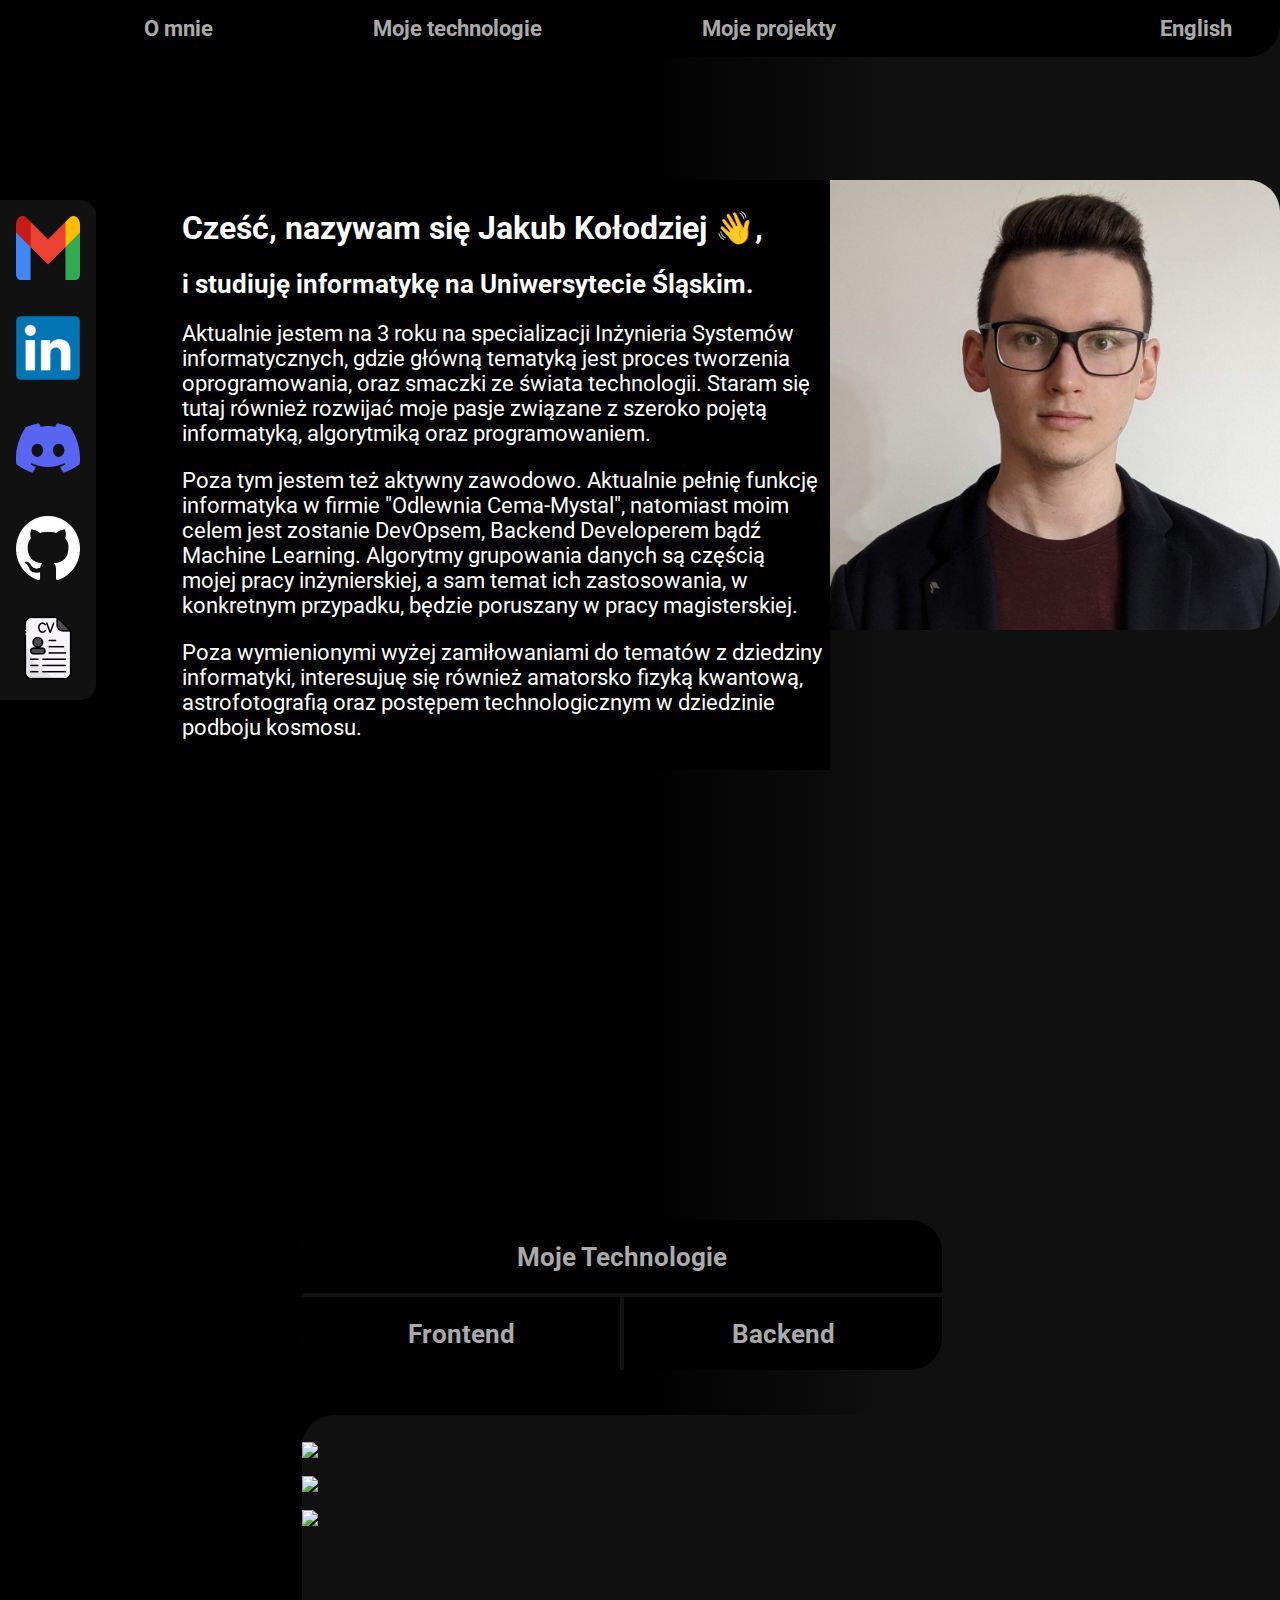
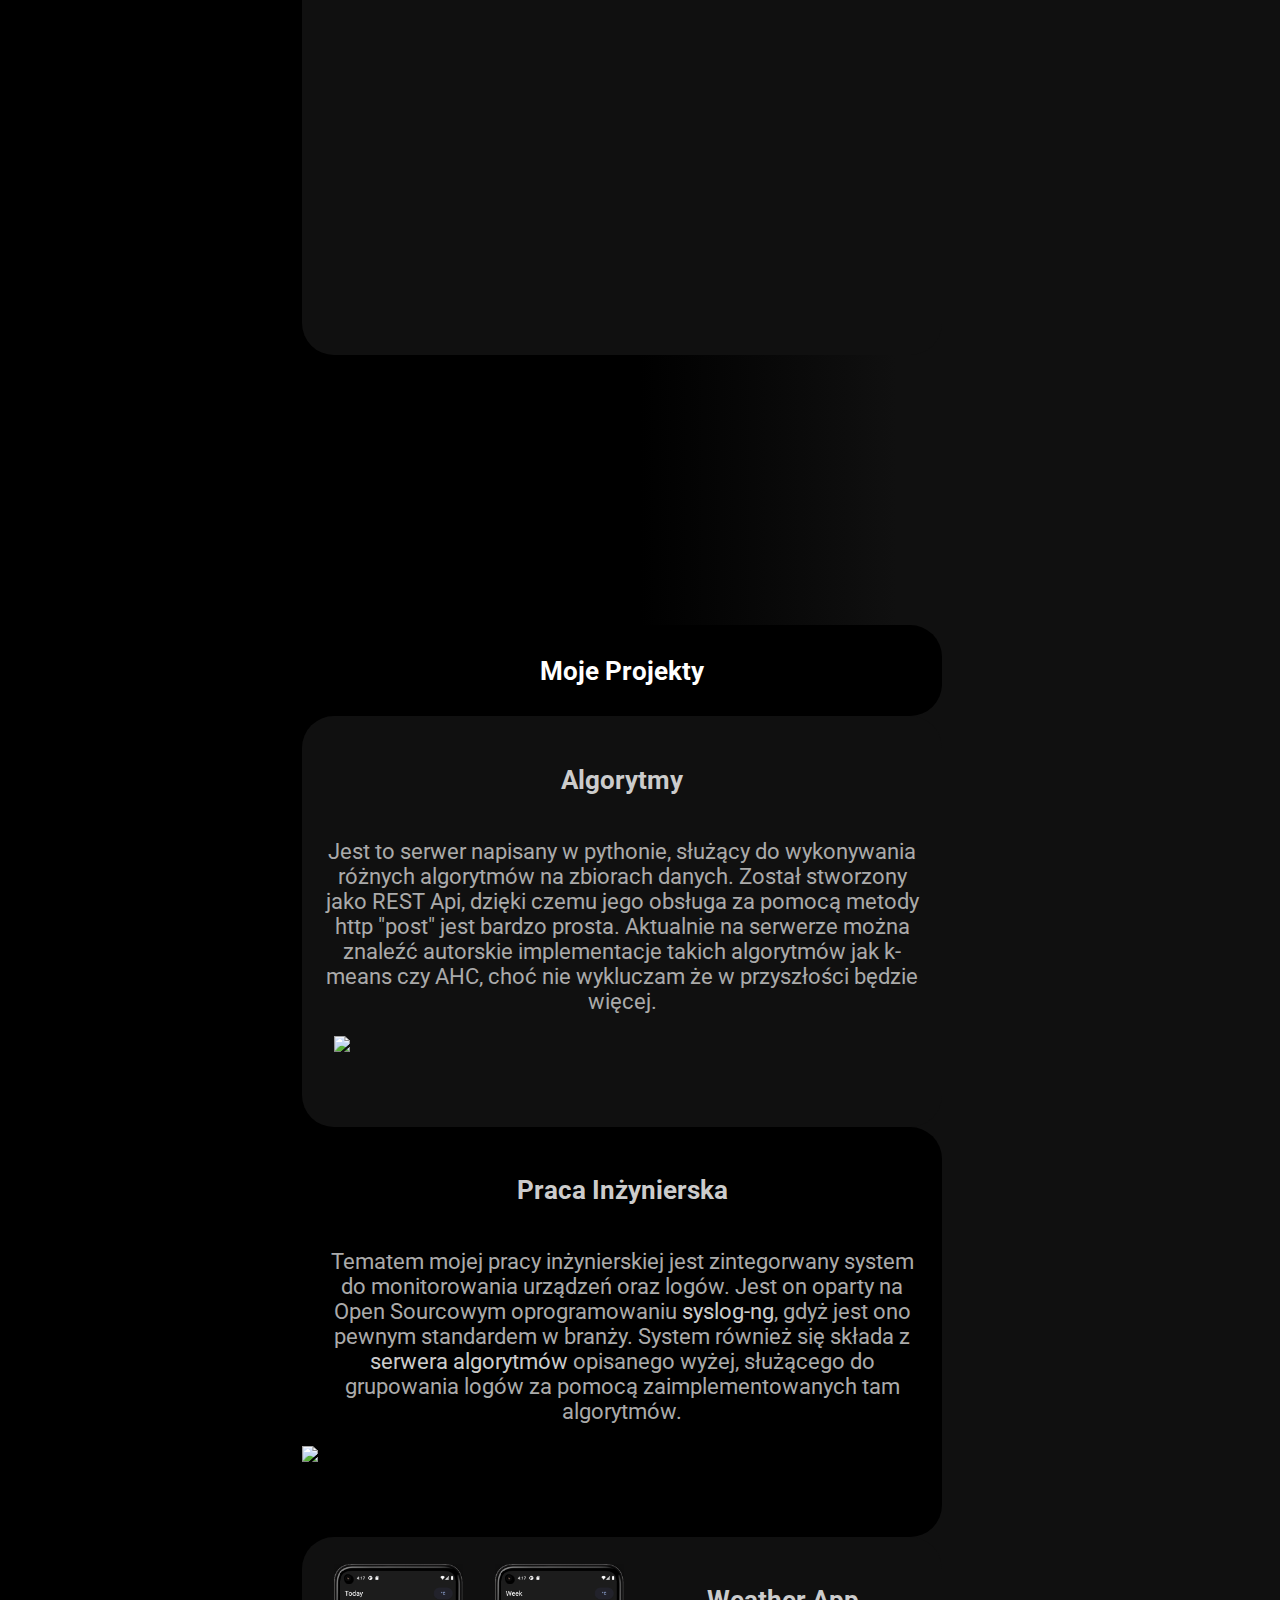
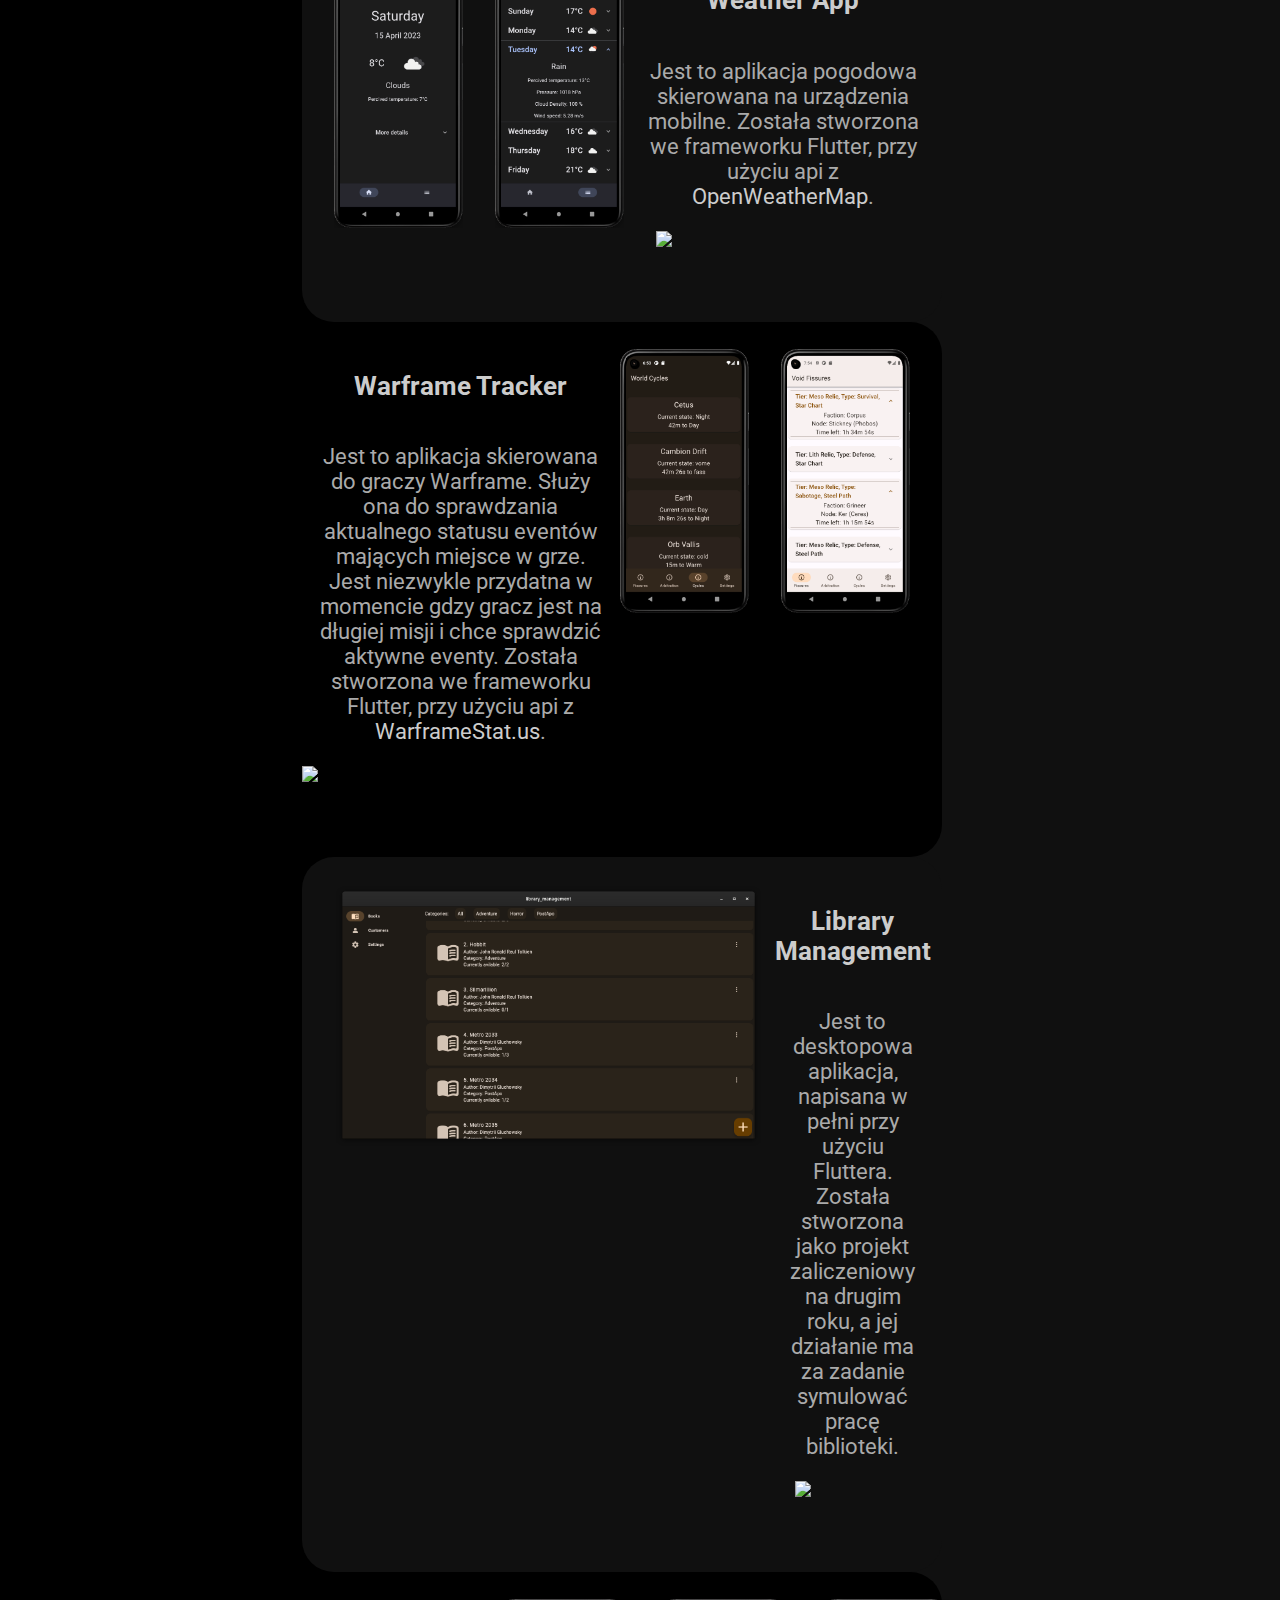
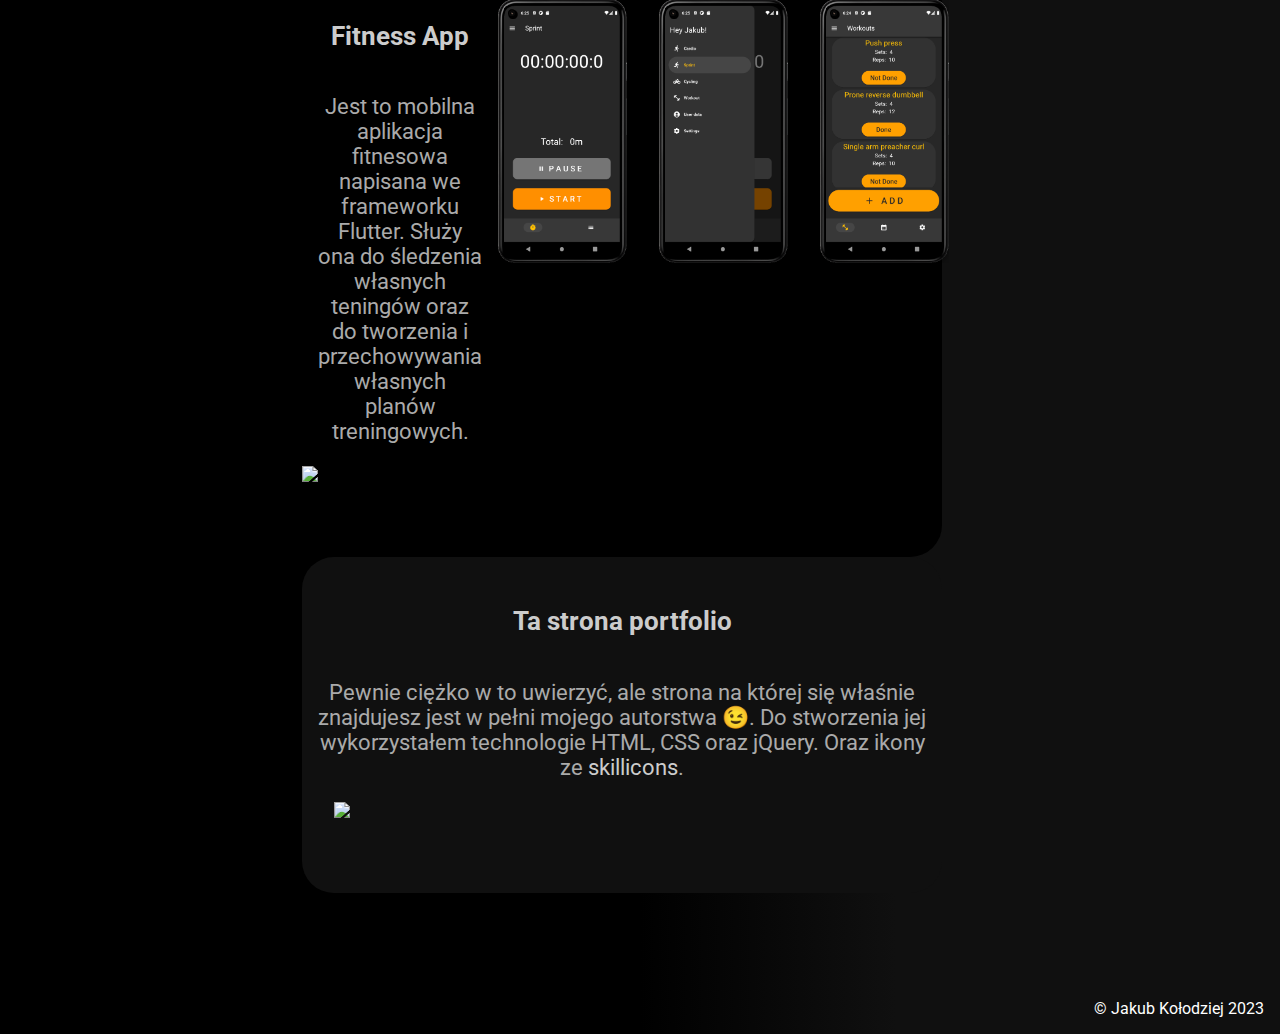
==== index.html @ 5fabee96 "Update index.html" ====
<!DOCTYPE html>
<html lang="pl">

<head>
    <meta charset="UTF-8">
    <meta name="viewport" content="width=device-width, initial-scale=1.0">
    <base href="https://koloiyolo.github.io/portfolio/">
    <link rel="preconnect" href="https://fonts.googleapis.com">
    <link rel="preconnect" href="https://fonts.gstatic.com" crossorigin>
    <link href="https://fonts.googleapis.com/css2?family=Roboto:wght@400&display=swap" rel="stylesheet">

    <link rel="stylesheet" href="index.css">
    <link rel="stylesheet" href="styles/me.css">
    <link rel="stylesheet" href="styles/technologies.css">
    <link rel="stylesheet" href="styles/projects.css">

    <meta name="viewport" content="width=device-width, initial-scale=1.0">
    <meta name="title" content="Jakub Kołodziej">
    <meta name="description" content="Moja strona portfolio">
    <meta name="keywords"
        content="portfolio, developer, programmer, looking for work, student, programista, backend, devops, ml, uś, szuka pracy, Rust, Python, PHP, Docker, Linux, Studia, Projekt">
    <meta name="robots" content="index, follow">
    <meta http-equiv="Content-Type" content="text/html; charset=utf-8">
    <meta name="language" content="polish">
    <meta name="revisit-after" content="30 days">
    <meta name="author" content="Jakub Kołodziej - Uniwersytet Śląskim">
    <script src="controllers/jquery.js"></script>

    <title>Jakub Kołodziej</title>
</head>

<body>
    <div class="column">
        <div class="navbar">
            <a href="#about">O mnie</a>
            <a href="#tech">Moje technologie</a>
            <a href="#projects">Moje projekty</a>
            <a href="en/" class="language-button">English</a>
        </div>
        <div class="row">
            <div class="sidebar">
                <div class="social-dock">
                    <a href="mailto:jakvb.kolodziej@gmail.com">
                        <img class="email" src="assets/social/gmail.png">
                    </a>
                    <a href="https://www.linkedin.com/in/jakub-ko%C5%82odziej/">
                        <img src="assets/social/linkedin.webp">
                    </a>
                    <a id="discord">
                        <img src="assets/social/discord-icon-svgrepo-com.svg">
                        <script>
                            $(document).ready(function () {
                                $("#discord").click(function () {
                                    alert("Discord: koloiyolo");
                                });
                            });
                        </script>
                    </a>
                    <a href="https://github.com/koloiyolo">
                        <img src="assets/social/gh.png">
                    </a>
                    <a href="assets/me/JKCV.pdf">
                        <img src="assets/social/cv.png">
                    </a>
                </div>
            </div>
            <main>
                <div id="about" style="height:20vh;"><!-- placeholder-box --></div>
                <div class="row">
                    <div class="about-card">
                        <h1>Cześć, nazywam się Jakub Kołodziej &#x1F44B,</h1>
                        <h2>i studiuję informatykę na Uniwersytecie Śląskim.</h2>
                        <p>Aktualnie jestem na 3 roku na specializacji Inżynieria Systemów informatycznych,
                            gdzie główną tematyką jest proces tworzenia oprogramowania, oraz smaczki ze świata
                            technologii.
                            Staram się tutaj również rozwijać moje pasje związane z szeroko pojętą informatyką,
                            algorytmiką
                            oraz programowaniem.
                        </p>
                        <p>
                            Poza tym jestem też aktywny zawodowo. Aktualnie pełnię funkcję informatyka w firmie
                            "Odlewnia
                            Cema-Mystal",
                            natomiast moim celem jest zostanie DevOpsem, Backend Developerem bądź Machine Learning.
                            Algorytmy grupowania danych są częścią mojej pracy inżynierskiej,
                            a sam temat ich zastosowania, w konkretnym przypadku, będzie poruszany w pracy
                            magisterskiej.
                        </p>
                        <p>
                            Poza wymienionymi wyżej zamiłowaniami do tematów z dziedziny informatyki,
                            interesujuę się również amatorsko fizyką kwantową, astrofotografią oraz postępem
                            technologicznym
                            w dziedzinie podboju kosmosu.
                        </p>
                    </div>
                    <img class="mejpg" src="assets/me/me.jpg">
                </div>
                <div style="height:40vh;"><!-- placeholder-box --></div>
                <div id="tech" style="height:10vh;"><!-- placeholder-box --></div>
                <div class="technologies-card">
                    <div class="column">
                        <div class="text-card technologies" id="tech-btn">
                            <h2>Moje Technologie</h2>
                        </div>
                        <div class="row">
                            <div class="text-card frontend" id="frontend-tech-btn">
                                <h2>Frontend</h2>
                            </div>
                            <div class="text-card backend" id="backend-tech-btn">
                                <h2>Backend</h2>
                            </div>
                        </div>
                    </div>
                </div>
                <div style="height:5vh;"><!-- placeholder-box --></div>
                <div class="technologies-card technologies-list" id="technologies">
                    <div class="column">
                        <div style="height:3vh;"><!-- placeholder-box --></div>
                        <img id="tech-row-1" src="https://skillicons.dev/icons?i=python,css,docker,js,rust&perline=6">
                        <div style="height:2vh;"><!-- placeholder-box --></div>
                        <img id="tech-row-2"
                            src="https://skillicons.dev/icons?i=html,mysql,mongodb,postgres,jquery&perline=5">
                        <div style="height:2vh;"><!-- placeholder-box --></div>
                        <img id="tech-row-3" src="https://skillicons.dev/icons?i=linux,flutter,php,qt,cpp&perline=5">
                        <div style="height:3vh;"><!-- placeholder-box --></div>
                    </div>
                    <script>
                        $(document).ready(function () {
                            $("#tech-btn").click(function () {
                                $("#tech-row-1").attr("src", "https://skillicons.dev/icons?i=python,css,docker,js,rust&perline=5");
                                $("#tech-row-2").attr("src", "https://skillicons.dev/icons?i=html,mysql,mongodb,postgres,jquery&perline=5");
                                $("#tech-row-3").attr("src", "https://skillicons.dev/icons?i=linux,flutter,php,qt,cpp&perline=5");
                            });
                            $("#frontend-tech-btn").click(function () {
                                $("#tech-row-1").attr("src", "https://skillicons.dev/icons?i=none,css,none,js,none&perline=5");
                                $("#tech-row-2").attr("src", "https://skillicons.dev/icons?i=html,mysql,mongodb,postgres,jquery&perline=5");
                                $("#tech-row-3").attr("src", "https://skillicons.dev/icons?i=none,flutter,none,qt,none&perline=5");
                            });
                            $("#backend-tech-btn").click(function () {
                                $("#tech-row-1").attr("src", "https://skillicons.dev/icons?i=python,none,docker,none,rust&perline=5");
                                $("#tech-row-2").attr("src", "https://skillicons.dev/icons?i=none,mysql,mongodb,postgres,none&perline=5");
                                $("#tech-row-3").attr("src", "https://skillicons.dev/icons?i=linux,none,php,none,cpp&perline=5");
                            });
                        });
                    </script>
                </div>
                <div style="height:20vh;"><!-- placeholder-box --></div>
                <div id="projects" style="height:10vh;"><!-- placeholder-box --></div>
                <div class="projects-text-card">
                    <h2>Moje Projekty</h2>
                </div>
                <!-- 

                    Project Tile with image/images on the left side
                <div class="project-tile left">
                    <div class="row">
                        <img height="264px" src="your.png">
                        <img height="264px" src="your.png">
                        <div class="column">
                            <a href="gh link">
                                <h2>App name</h2>
                            </a>
                            <p>
                                desc
                            </p>
                            <img height="64px" src="tech icons">
                        </div>
                    </div>
                </div>

                 -->

                <!-- 

                    Project Tile with image/images on the right side
                <div class="project-tile right">
                    <div class="row">
                        <div class="column">
                            <a href="gh link">
                                <h2>App name</h2>
                            </a>
                            <p>
                                desc
                            </p>
                            <img height="64px" src="tech icons">
                        </div>
                        <img height="264px" src="your.png">
                        <img height="264px" src="your.png">
                    </div>
                </div>

                 -->
                <div class="project-tile left">
                    <div class="row">
                        <div class="column">
                            <a href="https://github.com/koloiyolo/algorithms">
                                <h2>Algorytmy</h2>
                            </a>
                            <p>
                                Jest to serwer napisany w pythonie, służący do wykonywania różnych algorytmów na
                                zbiorach danych.
                                Został stworzony jako REST Api, dzięki czemu jego obsługa za pomocą metody http "post"
                                jest bardzo prosta.
                                Aktualnie na serwerze można znaleźć autorskie implementacje takich algorytmów jak
                                k-means czy AHC,
                                choć nie wykluczam że w przyszłości będzie więcej.
                            </p>
                            <img height="64px" src="https://skillicons.dev/icons?i=python,flask,docker,linux&perline=5">
                        </div>
                    </div>
                </div>
                <div class="project-tile right">
                    <div class="row">
                        <div class="column">
                            <a href="https://github.com/koloiyolo/engineering_thesis">
                                <h2>Praca Inżynierska</h2>
                            </a>
                            <p>
                                Tematem mojej pracy inżynierskiej jest zintegorwany system do monitorowania urządzeń
                                oraz logów.
                                Jest on oparty na Open Sourcowym oprogramowaniu <a
                                    href="https://www.syslog-ng.com/products/open-source-log-management/#">syslog-ng</a>,
                                gdyż jest ono pewnym standardem w branży. System również się składa z <a>serwera
                                    algorytmów</a> opisanego wyżej,
                                służącego do grupowania logów za pomocą zaimplementowanych tam algorytmów.
                            </p>
                            <img height="64px"
                                src="https://skillicons.dev/icons?i=html,css,js,jquery,mysql,php,python,flask,docker,linux&perline=10">
                        </div>
                    </div>
                </div>
                <div class="project-tile left">
                    <div class="row">
                        <img height="264px" src="assets/projects/weatherday.png">
                        <img height="264px" src="assets/projects/weatherweek.png">
                        <div class="column">
                            <a href="https://github.com/koloiyolo/weather_app">
                                <h2>Weather App</h2>
                            </a>
                            <p>
                                Jest to aplikacja pogodowa skierowana na urządzenia mobilne.
                                Została stworzona we frameworku Flutter, przy użyciu api z <a
                                    href="https://openweathermap.org/">OpenWeatherMap</a>.
                            </p>
                            <img height="64px" src="https://skillicons.dev/icons?i=flutter&perline=5">
                        </div>
                    </div>
                </div>
                <div class="project-tile right">
                    <div class="row">
                        <div class="column">
                            <a href="https://github.com/koloiyolo/weather_app">
                                <h2>Warframe Tracker</h2>
                            </a>
                            <p>
                                Jest to aplikacja skierowana do graczy Warframe.
                                Służy ona do sprawdzania aktualnego statusu eventów mających miejsce w grze.
                                Jest niezwykle przydatna w momencie gdzy gracz jest na długiej misji i chce sprawdzić
                                aktywne eventy.
                                Została stworzona we frameworku Flutter, przy użyciu api z <a
                                    href="https://docs.warframestat.us/">WarframeStat.us</a>.
                            </p>
                            <img height="64px" src="https://skillicons.dev/icons?i=flutter&perline=5">
                        </div>
                        <img height="264px" src="assets/projects/wftrackerdark.png">
                        <img height="264px" src="assets/projects/wftrackerlight.png">
                    </div>
                </div>
                <div class="project-tile left">
                    <div class="row">
                        <img height="264px" src="assets/projects/library.png">
                        <div class="column">
                            <a href="https://github.com/koloiyolo/library_management">
                                <h2>Library Management</h2>
                            </a>
                            <p>
                                Jest to desktopowa aplikacja, napisana w pełni przy użyciu Fluttera.
                                Została stworzona jako projekt zaliczeniowy na drugim roku,
                                a jej działanie ma za zadanie symulować pracę biblioteki.
                            </p>
                            <img height="64px" src="https://skillicons.dev/icons?i=flutter&perline=5">
                        </div>
                    </div>
                </div>
                <div class="project-tile right">
                    <div class="row">
                        <div class="column">
                            <a href="https://github.com/koloiyolo/fitness_app">
                                <h2>Fitness App</h2>
                            </a>
                            <p>
                                Jest to mobilna aplikacja fitnesowa napisana we frameworku Flutter.
                                Służy ona do śledzenia własnych teningów oraz do tworzenia i przechowywania własnych
                                planów treningowych.
                            </p>
                            <img height="64px" src="https://skillicons.dev/icons?i=flutter&perline=5">
                        </div>
                        <img height="264px" src="assets/projects/fitness1.png">
                        <img height="264px" src="assets/projects/fitness2.png">
                        <img height="264px" src="assets/projects/fitness3.png">
                    </div>
                </div>
                <div class="project-tile left">
                    <div class="row">
                        <div class="column">
                            <a href="https://github.com/koloiyolo/portfolio">
                                <h2>Ta strona portfolio</h2>
                            </a>
                            <p>
                                Pewnie ciężko w to uwierzyć, ale strona na której się właśnie znajdujesz jest w pełni mojego autorstwa &#x1F609.
                                Do stworzenia jej wykorzystałem technologie HTML, CSS oraz jQuery. Oraz ikony ze <a href="https://skillicons.dev">skillicons</a>.
                            </p>
                            <img height="64px" src="https://skillicons.dev/icons?i=html,css,js,jquery&perline=5">
                        </div>
                    </div>
                </div>
                <div style="height:10vh;"><!-- placeholder-box --></div>
            </main>
        </div>
        <footer>
            <span>&copy Jakub Kołodziej 2023</span>
        </footer>
    </div>

</body>

</html>
---- index.css ----
body {
    padding: 0;
    margin: 0;
    background: #000;
    background: linear-gradient(90deg, #000 50%, #101010 70%);
    font-family: Roboto;
    color: white;
}

main {
    margin: 0;
    height: 100%;
}

p {
    font-size: 22px;
}

footer{
    padding: 16px;
    text-align: right;
}

h1 {
    font-size: 32px;
}

h2 {
    font-size: 26px;
}

.row {
    display: flex;
    flex-direction: row;
}

.column {
    display: flex;
    flex-direction: column;
}

.navbar {
    flex-direction: row;
    display: flex;
    position: fixed;
    top: 0;
    width: 100%;
    z-index: 1000; 
    background: #000;
    border-bottom-right-radius: 32px;
}

.navbar a{
    padding: 16px;
    margin-left: 128px;
    text-decoration:none;
    font-size: 22px;
    font-weight: bold;
    color: #aaa;

}

.navbar .language-button {
    margin-left: auto;
    margin-right: 32px; /* Adjust the margin as needed */
    text-align: center; /* Center-align the text within the button */
}


.navbar a:hover {
    color: white;
}

.language-button {
    margin-left: auto;
    margin-right: 16px; /* Adjust the margin as needed */
    text-align: center; /* Center-align the text within the button */
}


.sidebar {
    height: 100%;
    width: 192px;
}

.social-dock {
    position: fixed;
    top: 50%;
    transform: translateY(-50%);
    background: #111;
    border-top-right-radius: 16px;
    border-bottom-right-radius: 16px;

    display: flex;
    flex-direction: column;
}

.social-dock img {
    height: 64px;
    width: 64px;
    padding: 16px;
}

.email {
    width: 96px;
}
---- styles/me.css ----
.about-card {
    padding: 8px;
    width: 50vw;
    margin-left: 5vw;
    background: #000;
    border-top-left-radius: 32px;
    border-bottom-left-radius: 32px;
}

.mejpg {
    border-top-right-radius: 32px;
    border-bottom-right-radius: 32px;
    height: 50vh;
    width: 50vh;
}
---- styles/technologies.css ----
.technologies-card {
    margin-left: 15vw;
    width: 50vw;
    background: #111;
    padding: 0px;
    justify-content: center;
    text-align: center;
    border-radius: 32px;
}

.text-card {
    background: #000;
    color:#aaa;
}

.text-card:hover {
    background: #101010;
    color: #fff;
}


.technologies {
    width: 50vw;
    border-top-right-radius: 32px;
    border-top-left-radius: 32px;
}

.frontend {
    width: 25vw;
    margin-right: 2px;
    margin-top: 4px;
    border-bottom-left-radius: 32px;
}

.backend {
    width: 25vw;
    margin-left: 2px;
    margin-top: 4px;
    border-bottom-right-radius: 32px;
}

.technologies-list {
    border-radius: 32px;
    height: 60vh;
    background: #101010;
}
---- styles/projects.css ----
.projects-text-card {
    margin-left: 15vw;
    width: 50vw;
    background: #000;
    padding-top: 1vh;
    padding-bottom: 1vh;
    justify-content: center;
    text-align: center;
    border-radius: 32px;
}

.project-tile {
    margin-left: 15vw;
    width: 50vw;
    padding-top: 3vh;
    padding-bottom: 3vh;
    justify-content: center;
    text-align: center;
    border-radius: 32px;
}

.left {
    background: #101010;
}

.right {
    background: #000;
}

.right img {
    margin-left: 0;
    margin-right: 32px;
}

.left img {
    margin-right: 0;
    margin-left: 32px;
}

.project-tile p {
    color: #aaa;
    margin-left: 16px;
    margin-right: 16px;
}
.project-tile a {
    text-decoration: none;
    color: #ccc;
}

.project-tile a:hover {
    text-decoration: none;
    color: #fff;
}
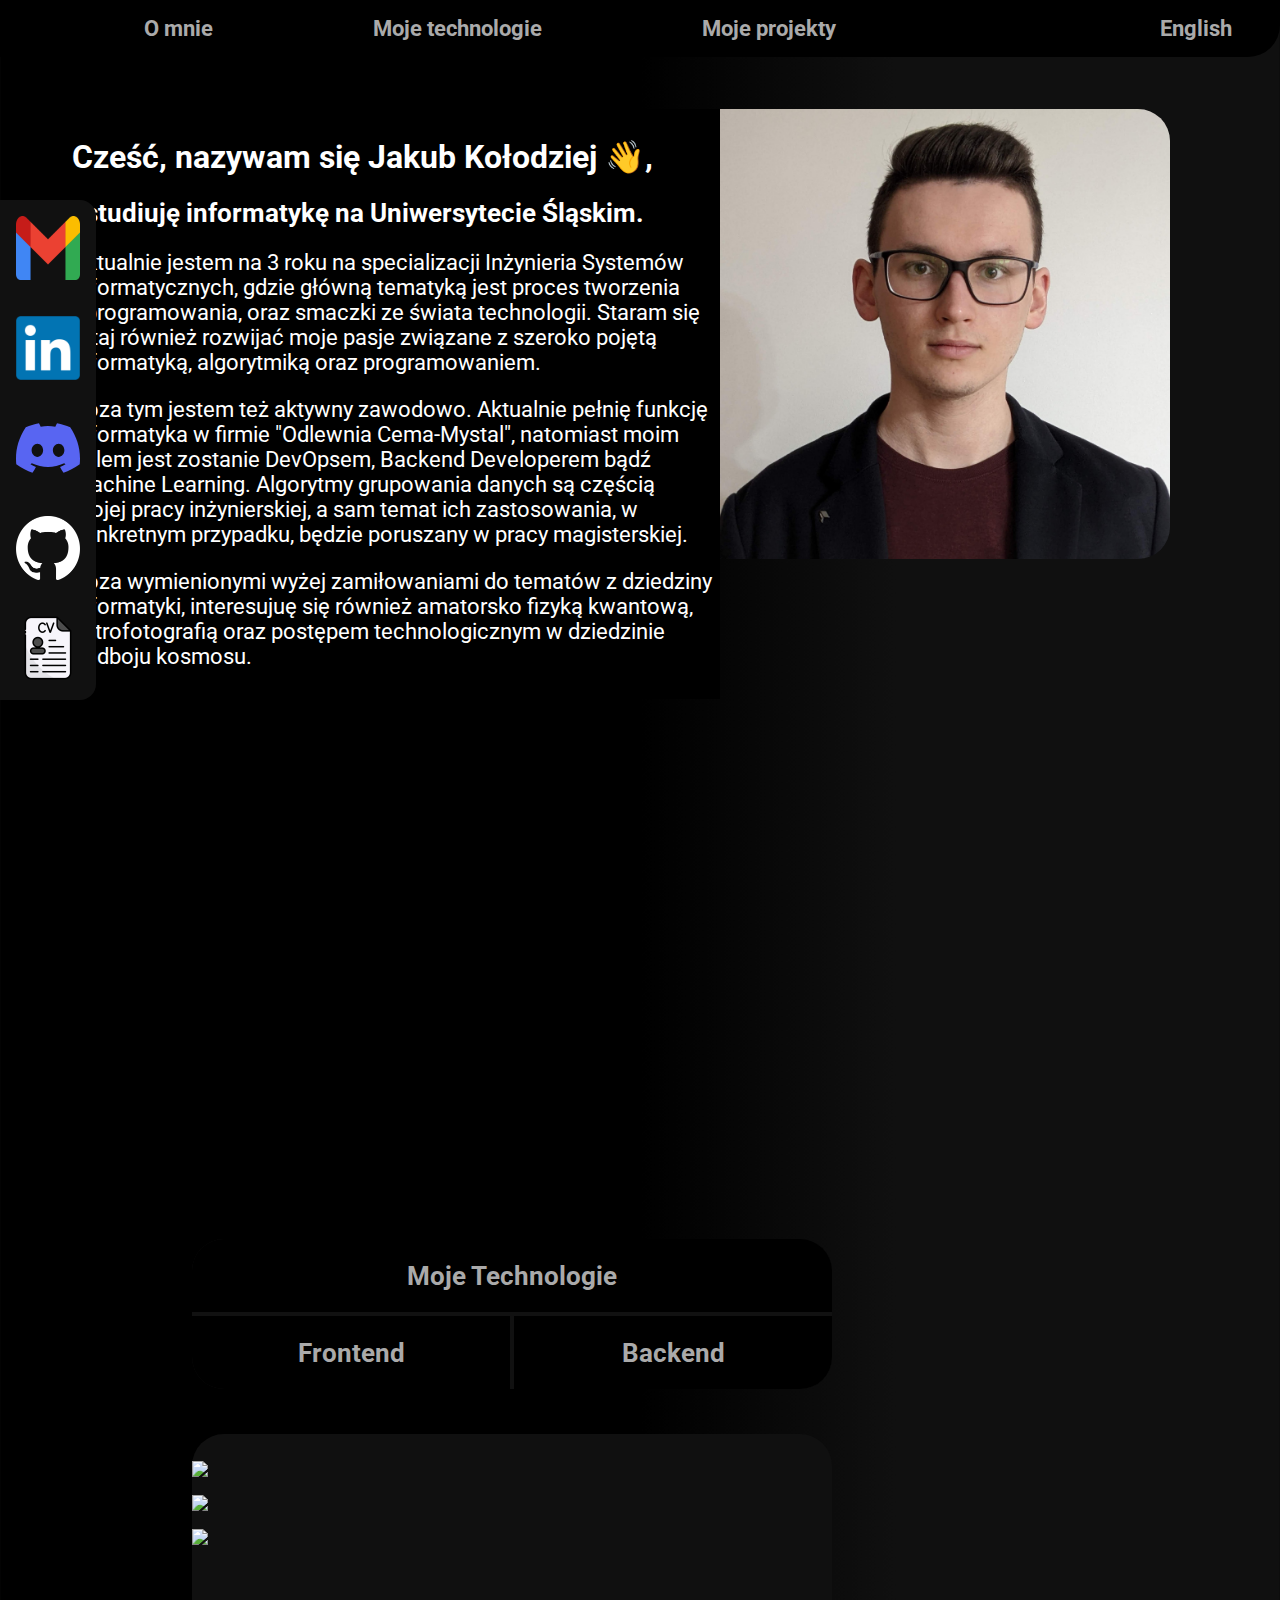
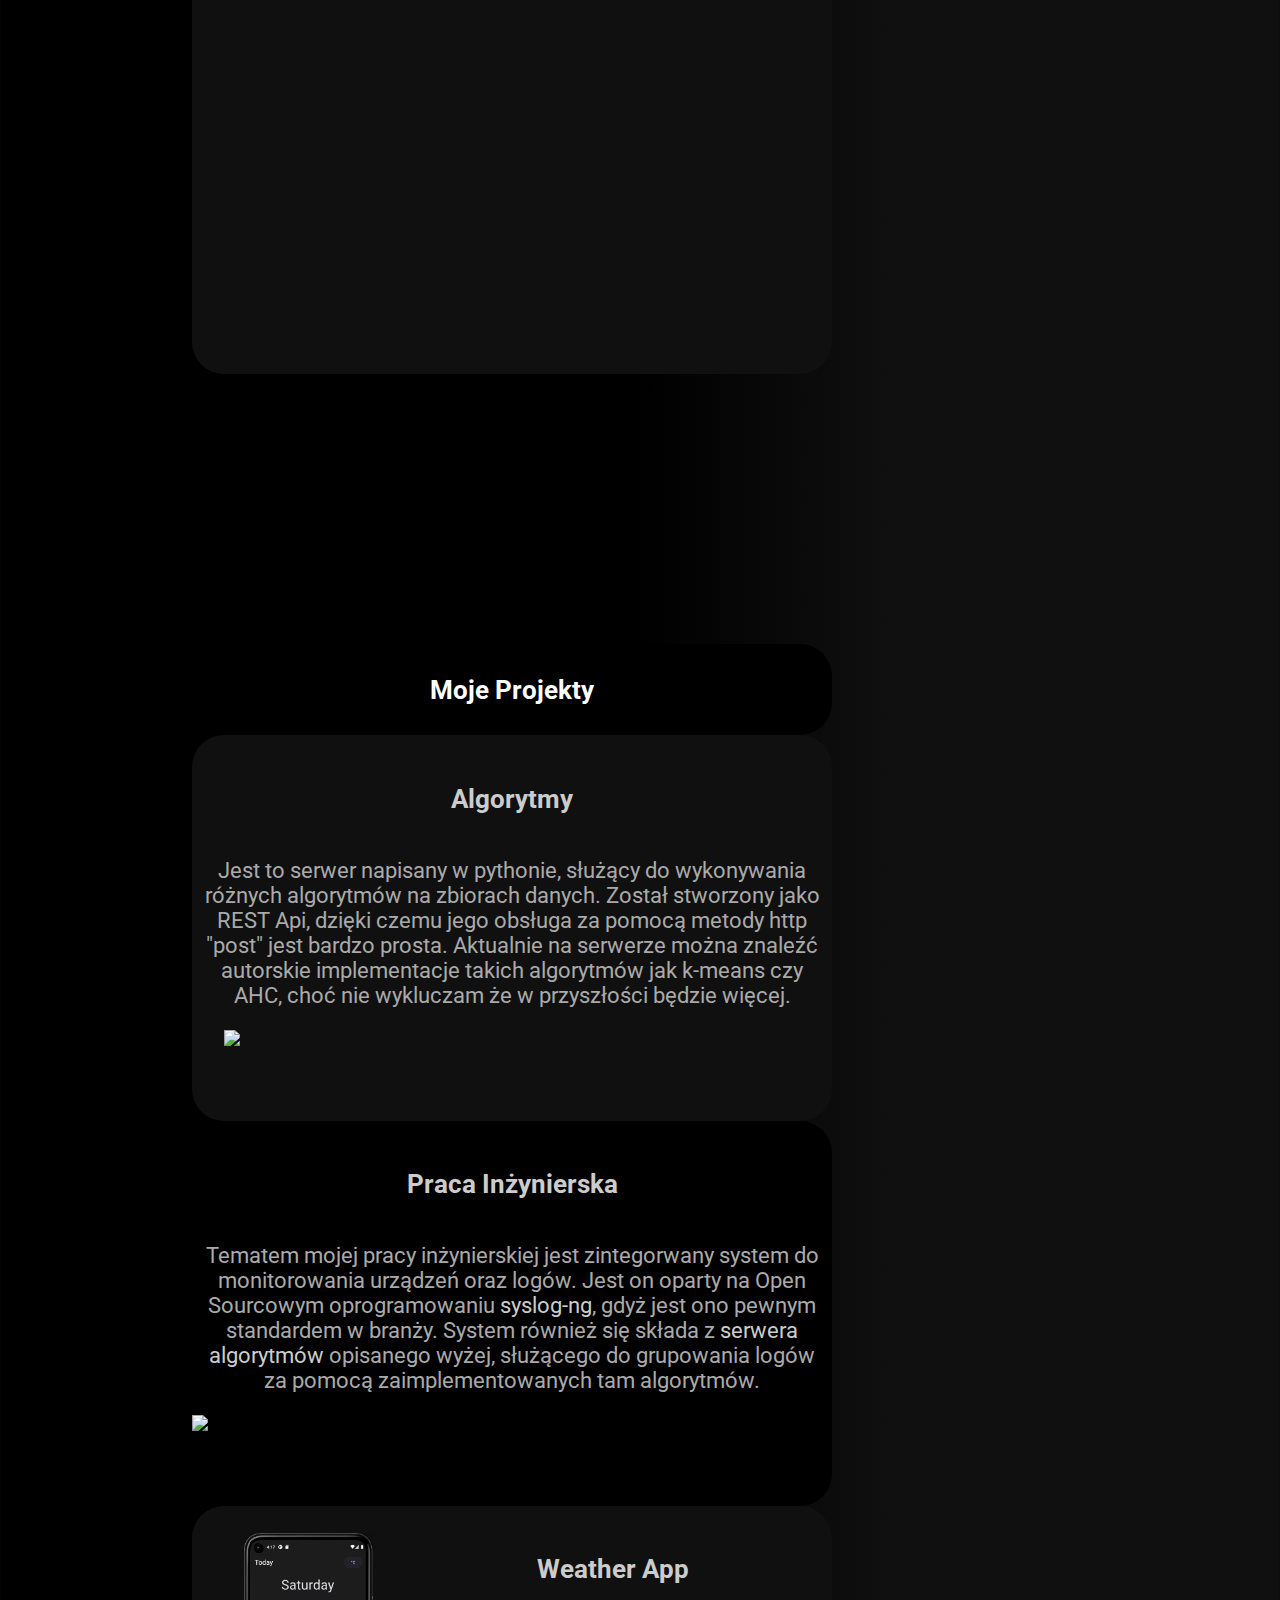
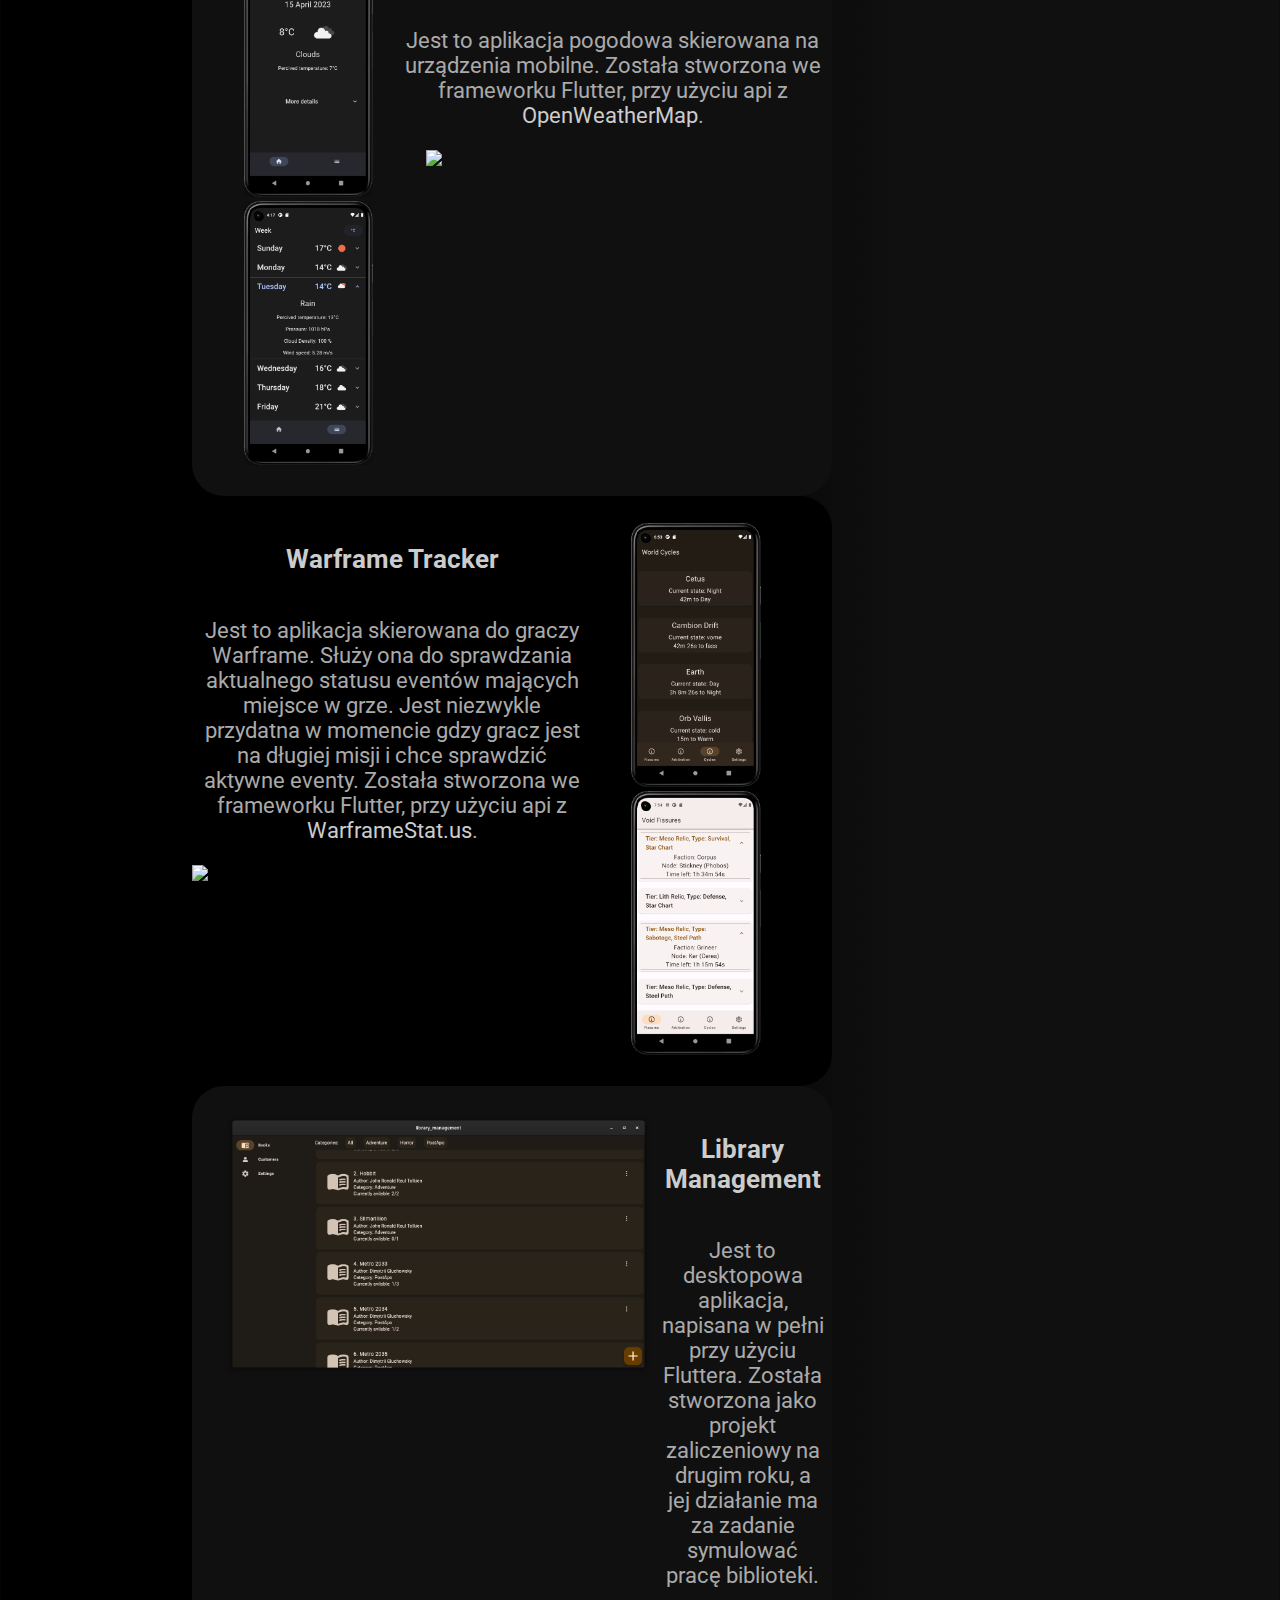
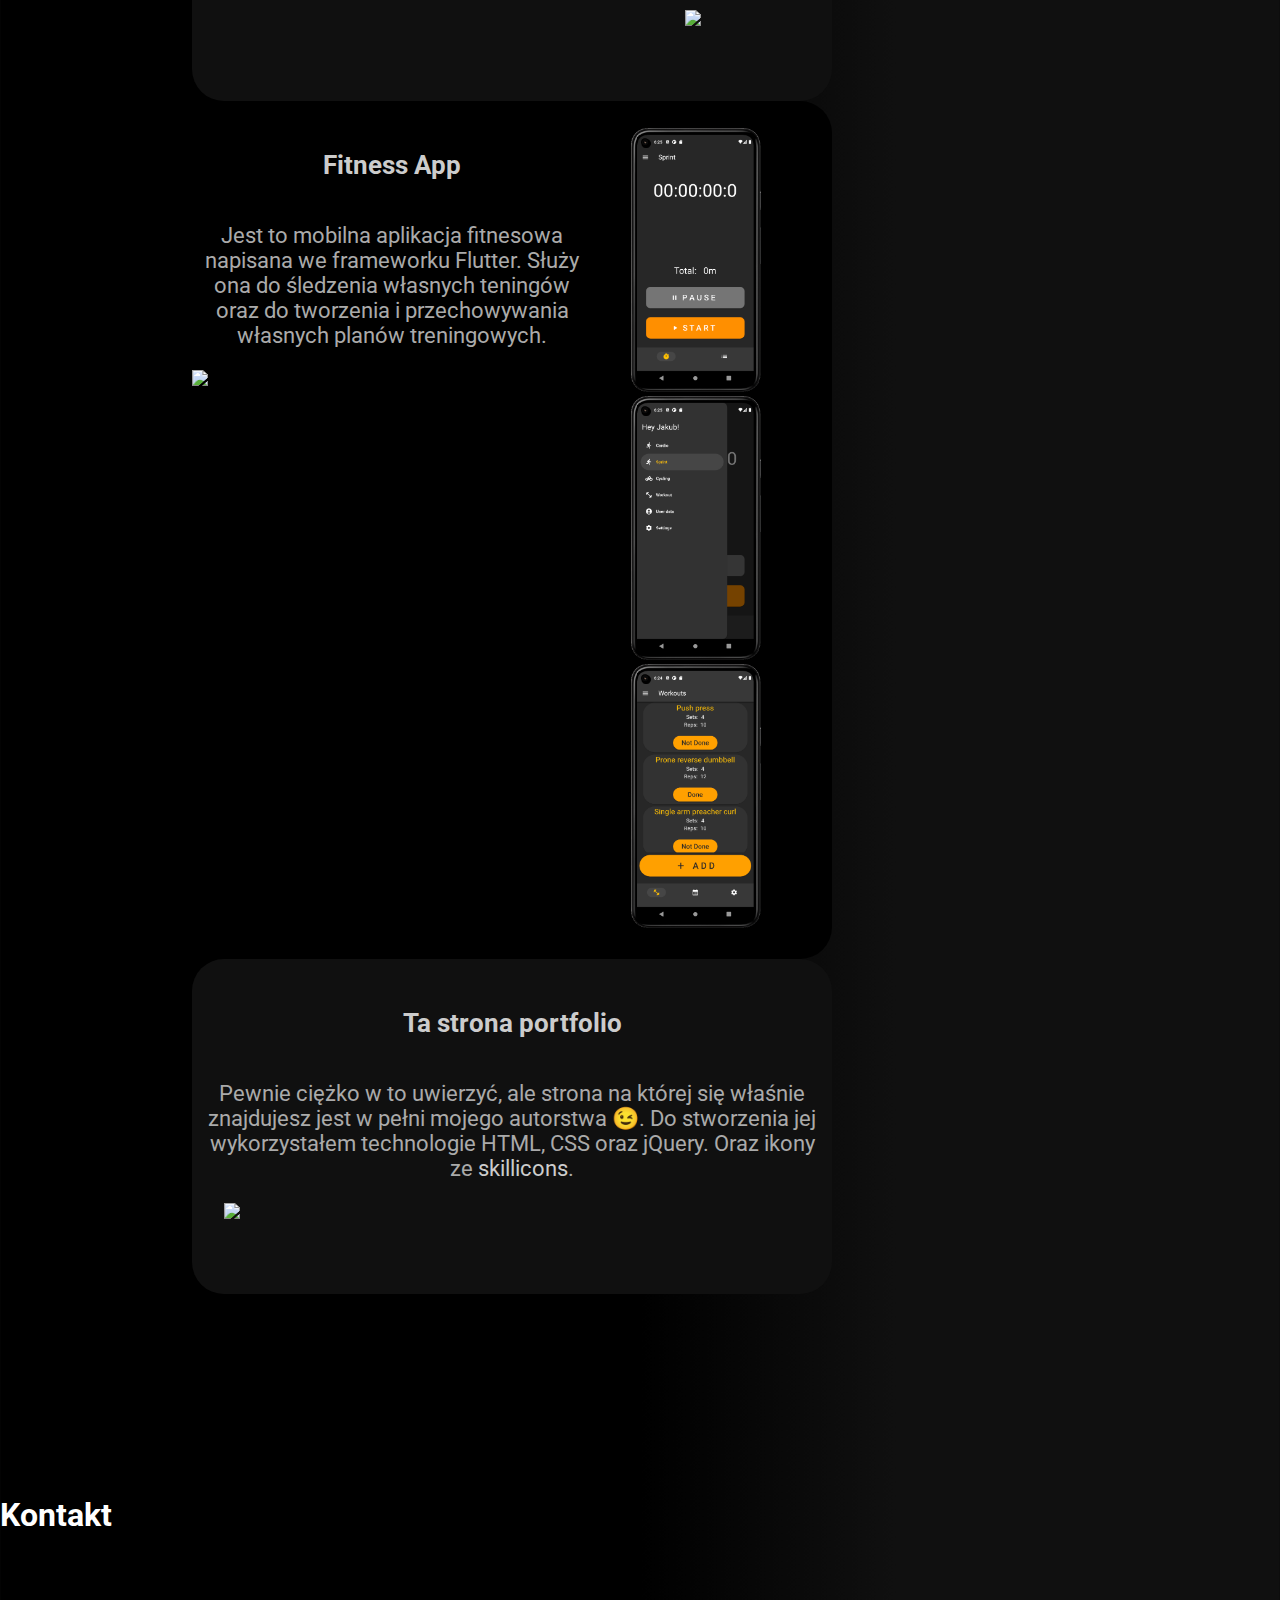
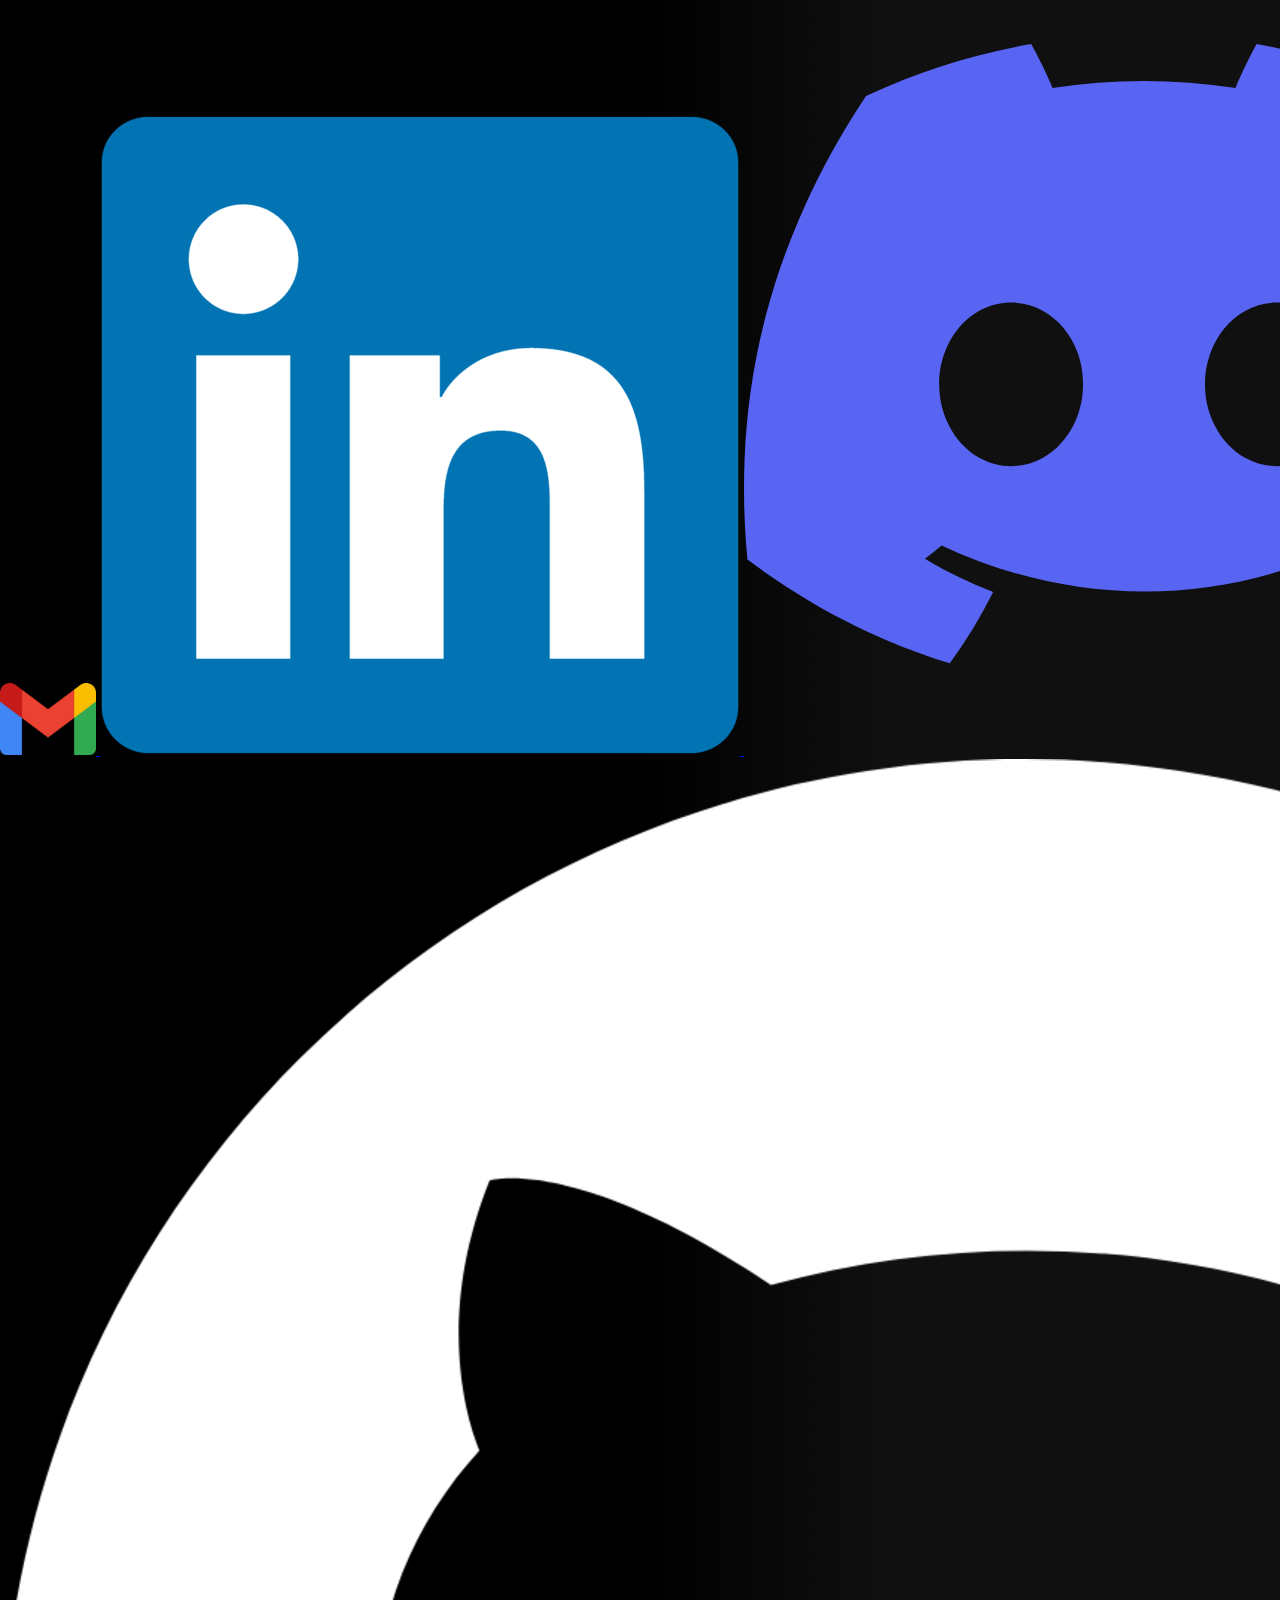
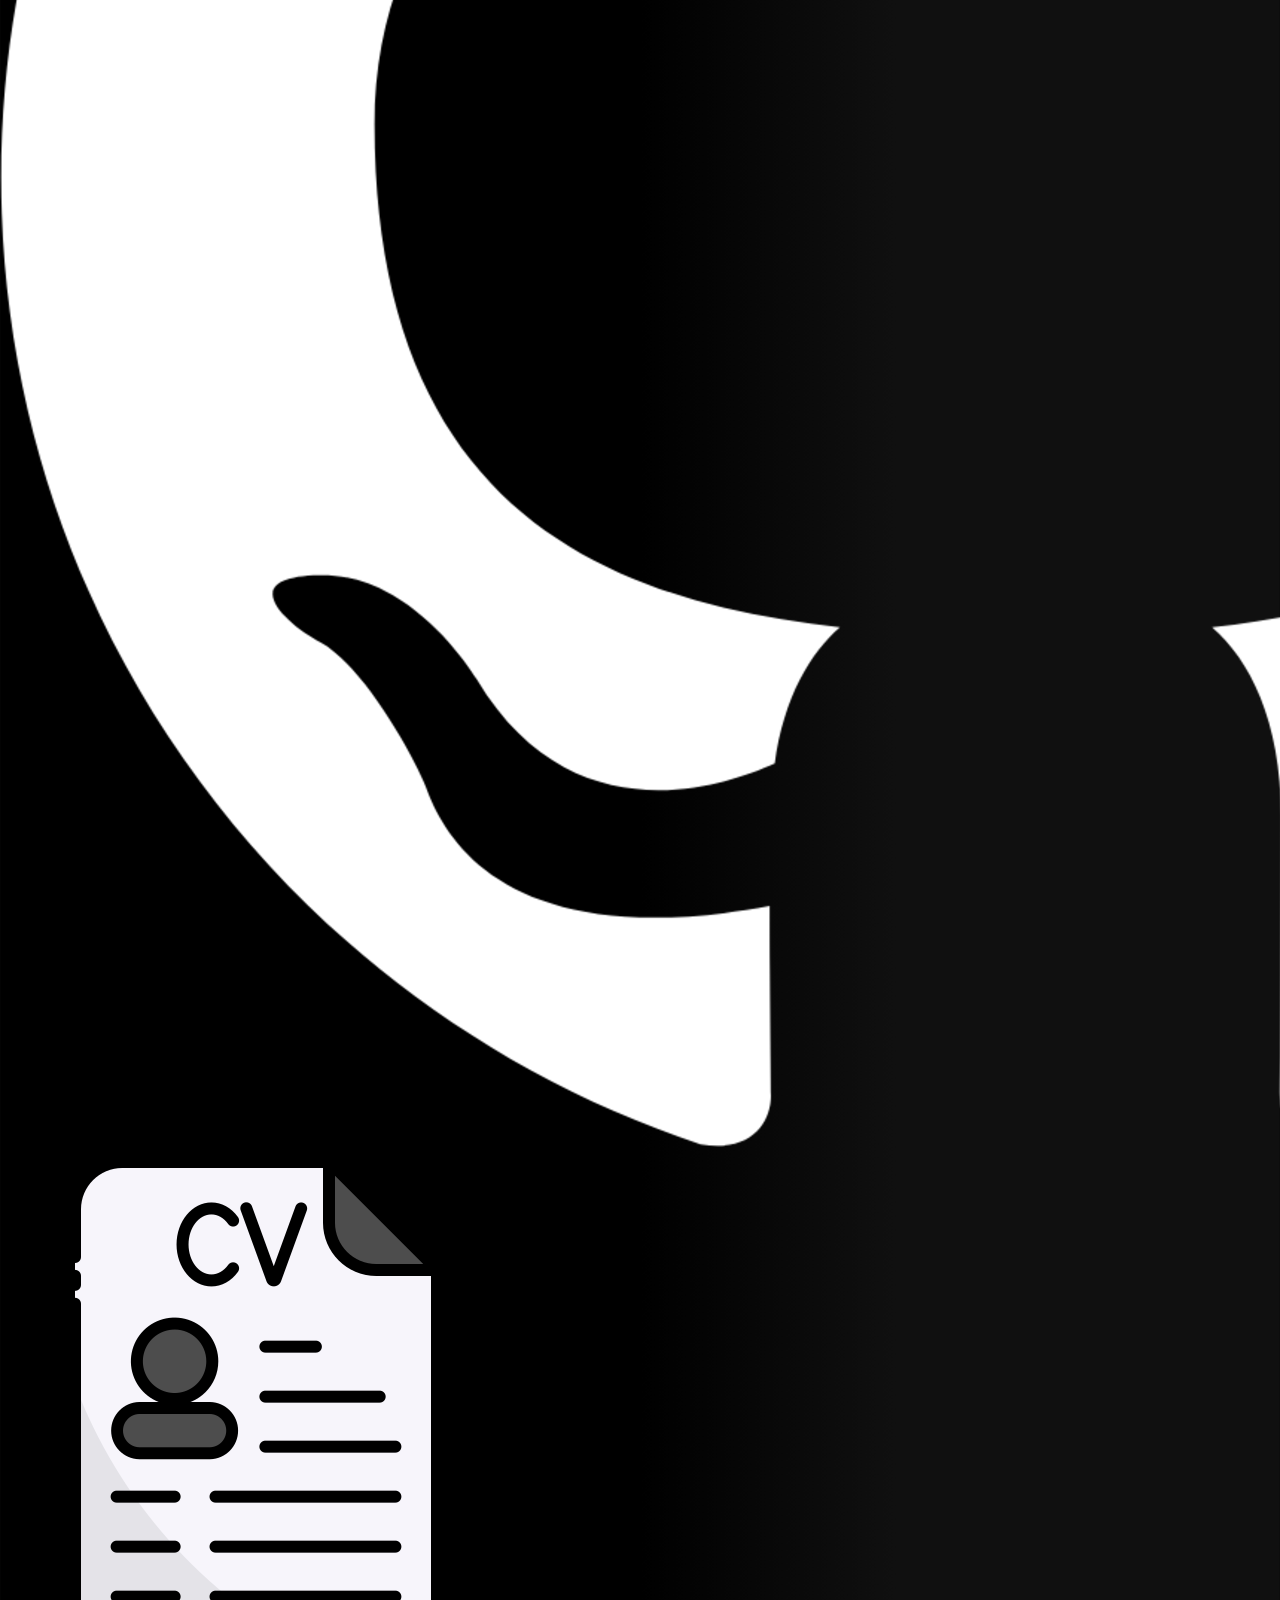
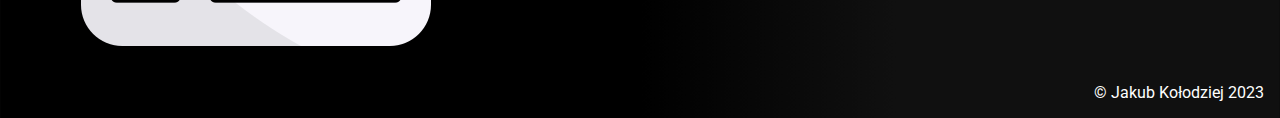
==== commit da44aae0: "responsive design fixes" ====
--- a/index.html
+++ b/index.html
@@ -65,8 +65,15 @@
                 </div>
             </div>
             <main>
-                <div id="about" style="height:20vh;"><!-- placeholder-box --></div>
-                <div class="row">
+                <div class="mobile-navbar">
+                    <a href="#about">O mnie</a>
+                    <a href="#tech">Moje technologie</a>
+                    <a href="#projects">Moje projekty</a>
+                    <a href="#contact">Kontakt</a>
+                    <a href="en/" class="language-button">English</a>
+                </div>
+                <div id="about" style="height:10vh;"><!-- placeholder-box --></div>
+                <div class="row about-row">
                     <div class="about-card">
                         <h1>Cześć, nazywam się Jakub Kołodziej &#x1F44B,</h1>
                         <h2>i studiuję informatykę na Uniwersytecie Śląskim.</h2>
@@ -95,7 +102,7 @@
                     </div>
                     <img class="mejpg" src="assets/me/me.jpg">
                 </div>
-                <div style="height:40vh;"><!-- placeholder-box --></div>
+                <div class="placeholder-box" style="height:50vh;"><!-- placeholder-box --></div>
                 <div id="tech" style="height:10vh;"><!-- placeholder-box --></div>
                 <div class="technologies-card">
                     <div class="column">
@@ -112,7 +119,7 @@
                         </div>
                     </div>
                 </div>
-                <div style="height:5vh;"><!-- placeholder-box --></div>
+                <div class="placeholder-box" style="height:5vh;"><!-- placeholder-box --></div>
                 <div class="technologies-card technologies-list" id="technologies">
                     <div class="column">
                         <div style="height:3vh;"><!-- placeholder-box --></div>
@@ -144,7 +151,7 @@
                         });
                     </script>
                 </div>
-                <div style="height:20vh;"><!-- placeholder-box --></div>
+                <div class="placeholder-box" style="height:20vh;"><!-- placeholder-box --></div>
                 <div id="projects" style="height:10vh;"><!-- placeholder-box --></div>
                 <div class="projects-text-card">
                     <h2>Moje Projekty</h2>
@@ -225,14 +232,16 @@
                                 służącego do grupowania logów za pomocą zaimplementowanych tam algorytmów.
                             </p>
                             <img height="64px"
-                                src="https://skillicons.dev/icons?i=html,css,js,jquery,mysql,php,python,flask,docker,linux&perline=10">
-                        </div>
-                    </div>
-                </div>
-                <div class="project-tile left">
-                    <div class="row">
-                        <img height="264px" src="assets/projects/weatherday.png">
-                        <img height="264px" src="assets/projects/weatherweek.png">
+                                src="https://skillicons.dev/icons?i=html,css,js,jquery,mysql,php,python,flask,docker,linux&perline=5">
+                        </div>
+                    </div>
+                </div>
+                <div class="project-tile left">
+                    <div class="row">
+                        <div class="project-tile-img-row">
+                            <img height="264px" src="assets/projects/weatherday.png">
+                            <img height="264px" src="assets/projects/weatherweek.png">
+                        </div>
                         <div class="column">
                             <a href="https://github.com/koloiyolo/weather_app">
                                 <h2>Weather App</h2>
@@ -252,7 +261,7 @@
                             <a href="https://github.com/koloiyolo/weather_app">
                                 <h2>Warframe Tracker</h2>
                             </a>
-                            <p>
+                            <p class="with-img">
                                 Jest to aplikacja skierowana do graczy Warframe.
                                 Służy ona do sprawdzania aktualnego statusu eventów mających miejsce w grze.
                                 Jest niezwykle przydatna w momencie gdzy gracz jest na długiej misji i chce sprawdzić
@@ -262,8 +271,11 @@
                             </p>
                             <img height="64px" src="https://skillicons.dev/icons?i=flutter&perline=5">
                         </div>
-                        <img height="264px" src="assets/projects/wftrackerdark.png">
-                        <img height="264px" src="assets/projects/wftrackerlight.png">
+                        <div class="mobile-placeholder"><!-- placeholder-box --></div>
+                        <div class="project-tile-img-row">
+                            <img height="264px" src="assets/projects/wftrackerdark.png">
+                            <img height="264px" src="assets/projects/wftrackerlight.png">
+                        </div>
                     </div>
                 </div>
                 <div class="project-tile left">
@@ -288,16 +300,19 @@
                             <a href="https://github.com/koloiyolo/fitness_app">
                                 <h2>Fitness App</h2>
                             </a>
-                            <p>
+                            <p class="with-img">
                                 Jest to mobilna aplikacja fitnesowa napisana we frameworku Flutter.
                                 Służy ona do śledzenia własnych teningów oraz do tworzenia i przechowywania własnych
                                 planów treningowych.
                             </p>
                             <img height="64px" src="https://skillicons.dev/icons?i=flutter&perline=5">
                         </div>
-                        <img height="264px" src="assets/projects/fitness1.png">
-                        <img height="264px" src="assets/projects/fitness2.png">
-                        <img height="264px" src="assets/projects/fitness3.png">
+                        <div class="mobile-placeholder"><!-- placeholder-box --></div>
+                        <div class="project-tile-img-row">
+                            <img height="264px" src="assets/projects/fitness1.png">
+                            <img height="264px" src="assets/projects/fitness2.png">
+                            <img height="264px" src="assets/projects/fitness3.png">
+                        </div>
                     </div>
                 </div>
                 <div class="project-tile left">
@@ -307,14 +322,42 @@
                                 <h2>Ta strona portfolio</h2>
                             </a>
                             <p>
-                                Pewnie ciężko w to uwierzyć, ale strona na której się właśnie znajdujesz jest w pełni mojego autorstwa &#x1F609.
-                                Do stworzenia jej wykorzystałem technologie HTML, CSS oraz jQuery. Oraz ikony ze <a href="https://skillicons.dev">skillicons</a>.
+                                Pewnie ciężko w to uwierzyć, ale strona na której się właśnie znajdujesz jest w pełni
+                                mojego autorstwa &#x1F609.
+                                Do stworzenia jej wykorzystałem technologie HTML, CSS oraz jQuery. Oraz ikony ze <a
+                                    href="https://skillicons.dev">skillicons</a>.
                             </p>
                             <img height="64px" src="https://skillicons.dev/icons?i=html,css,js,jquery&perline=5">
                         </div>
                     </div>
                 </div>
                 <div style="height:10vh;"><!-- placeholder-box --></div>
+                <div id="contact" style="height:10vh;"><!-- placeholder-box --></div>
+                <div class="social-mobile">
+                        <h1>Kontakt</h1>
+                        <a href="mailto:jakvb.kolodziej@gmail.com">
+                            <img class="email" src="assets/social/gmail.png">
+                        </a>
+                        <a href="https://www.linkedin.com/in/jakub-ko%C5%82odziej/">
+                            <img src="assets/social/linkedin.webp">
+                        </a>
+                        <a id="discord">
+                            <img src="assets/social/discord-icon-svgrepo-com.svg">
+                            <script>
+                                $(document).ready(function () {
+                                    $("#discord").click(function () {
+                                        alert("Discord: koloiyolo");
+                                    });
+                                });
+                            </script>
+                        </a>
+                        <a href="https://github.com/koloiyolo">
+                            <img src="assets/social/gh.png">
+                        </a>
+                        <a href="assets/me/JKCV.pdf">
+                            <img src="assets/social/cv.png">
+                        </a>
+                    </div>
             </main>
         </div>
         <footer>
@@ -324,4 +367,4 @@
 
 </body>
 
-</html>
+</html>--- a/index.css
+++ b/index.css
@@ -8,7 +8,7 @@
 }
 
 main {
-    margin: 0;
+    margin: 0px;
     height: 100%;
 }
 
@@ -71,12 +71,9 @@
     color: white;
 }
 
-.language-button {
-    margin-left: auto;
-    margin-right: 16px; /* Adjust the margin as needed */
-    text-align: center; /* Center-align the text within the button */
+.mobile-navbar {
+    visibility: hidden;
 }
-
 
 .sidebar {
     height: 100%;
@@ -105,6 +102,93 @@
     width: 96px;
 }
 
+.mobile-contact {
+    visibility: collapse;
+
+}
+
+@media (max-width: 768px) {
+    h1 {
+        font-size: 24px;
+    }
+    
+    h2 {
+        font-size: 22px;
+    }
+    
+    p {
+        font-size: 16px;
+    }
+    .navbar {
+        visibility: hidden;
+
+    }
+
+    .mobile-navbar {
+        flex-direction: column;
+        display: flex;
+        color: white;
+        visibility: visible;
+        background-color: black;
+        border-bottom-left-radius: 32px;
+        border-bottom-right-radius: 32px;
+        text-align: center;
+    }
+
+    .mobile-navbar a {
+        padding: 4px;
+        color: #aaa;
+        text-decoration: none;
+        font-size: 20px;
+
+    }
+
+    .mobile-navbar a:hover {
+        background-color: #101010;
+        color: white;
+        border-top-left-radius: 8px;
+        border-bottom-left-radius: 8px;
+    }
+
+    .sidebar {
+        height: 25vh;
+        width: 100vw;
+    }
+    .contact {
+        flex-direction: column-reverse;
+    }
+    .social-dock {
+        visibility: hidden;
+        position: fixed;
+        top: 50%;
+        transform: translateY(-50%);
+        background: #111;
+        border-top-right-radius: 16px;
+        border-bottom-right-radius: 16px;
+    
+        display: flex;
+        flex-direction: column;
+    }
+    .placeholder-box {
+        display: none;
+    }
+
+    .social-mobile {
+        visibility: visible;
+        display: flex;
+        flex-direction: column;
+        text-align: center;
+    }
+
+    .social-mobile img {
+        height: 64px;
+        width: 64px;
+        padding: 16px;
+    }
+    
+    
+}
 
 
 
+
--- a/styles/me.css
+++ b/styles/me.css
@@ -12,4 +12,28 @@
     border-bottom-right-radius: 32px;
     height: 50vh;
     width: 50vh;
+}
+
+@media (max-width: 768px) {
+    .about-row {
+        flex-direction: column-reverse;
+    }
+
+    .mejpg {
+        border-radius: 32px;
+        height: 100vw;
+        width: 100vw;
+    }
+
+    .about-card {
+        padding: 2vw;
+        width: 96vw;
+        margin-left: 0px;
+        background: #000;
+        border-top-left-radius: 32px;
+        border-bottom-left-radius: 32px;
+    }
+    .about {
+        height: 10vh;
+    }
 }--- a/styles/technologies.css
+++ b/styles/technologies.css
@@ -43,4 +43,33 @@
     border-radius: 32px;
     height: 60vh;
     background: #101010;
+}
+
+@media (max-width: 768px) {
+    .technologies-card {
+        margin-left: 0px;
+        width: 100vw;
+    }
+    .technologies {
+        width: 100vw;
+        border-top-right-radius: 32px;
+        border-top-left-radius: 32px;
+    }
+    
+    .frontend {
+        width: 49vw;
+        margin-right: 2px;
+        margin-top: 4px;
+        border-bottom-left-radius: 32px;
+    }
+    
+    .backend {
+        width: 49vw;
+        margin-left: 2px;
+        margin-top: 4px;
+        border-bottom-right-radius: 32px;
+    }
+    .technologies-list {
+        height: 40vh;
+    }
 }--- a/styles/projects.css
+++ b/styles/projects.css
@@ -1,5 +1,6 @@
 .projects-text-card {
     margin-left: 15vw;
+    margin-right: 15vw;
     width: 50vw;
     background: #000;
     padding-top: 1vh;
@@ -11,12 +12,26 @@
 
 .project-tile {
     margin-left: 15vw;
+    margin-right: 15vw;
     width: 50vw;
     padding-top: 3vh;
     padding-bottom: 3vh;
     justify-content: center;
     text-align: center;
     border-radius: 32px;
+}
+
+@media (max-width: 768px) {
+    .project-tile {
+        margin-left: 0px;
+        margin-right: 0px;
+        width: 100vw;
+        /* padding-top: 3vh;
+        padding-bottom: 3vh;
+        justify-content: center;
+        text-align: center;
+        border-radius: 32px; */
+    }
 }
 
 .left {
@@ -39,8 +54,12 @@
 
 .project-tile p {
     color: #aaa;
-    margin-left: 16px;
-    margin-right: 16px;
+    margin-left: 8px;
+    margin-right: 8px;
+}
+
+.project-tile .with-img {
+    width: 30vw;
 }
 .project-tile a {
     text-decoration: none;
@@ -50,4 +69,49 @@
 .project-tile a:hover {
     text-decoration: none;
     color: #fff;
-}+}
+
+.project-tile-img-row {
+    width: 50vw;
+    flex-direction: row;
+}
+
+
+@media (max-width: 768px) {
+    .project-tile {
+        margin-left: 0px;
+        margin-right: 0px;
+        width: 100vw;
+        /* padding-top: 3vh;
+        padding-bottom: 3vh;
+        justify-content: center;
+        text-align: center;
+        border-radius: 32px; */
+    }
+
+    .projects-text-card {
+        margin-left: 0px;
+        margin-right: 0px;
+        width: 100vw;
+        /* background: #000;
+        padding-top: 1vh;
+        padding-bottom: 1vh;
+        justify-content: center;
+        text-align: center;
+        border-radius: 32px; */
+    }
+    .project-tile .row {
+        flex-direction: column;
+    }
+    .mobile-placeholder {
+        visibility: visible;
+        height: 3vh;
+    }
+    .project-tile-img-row {
+        width: auto;
+        flex-direction: row;
+    }
+    .project-tile .with-img {
+        width: auto;
+    }
+}
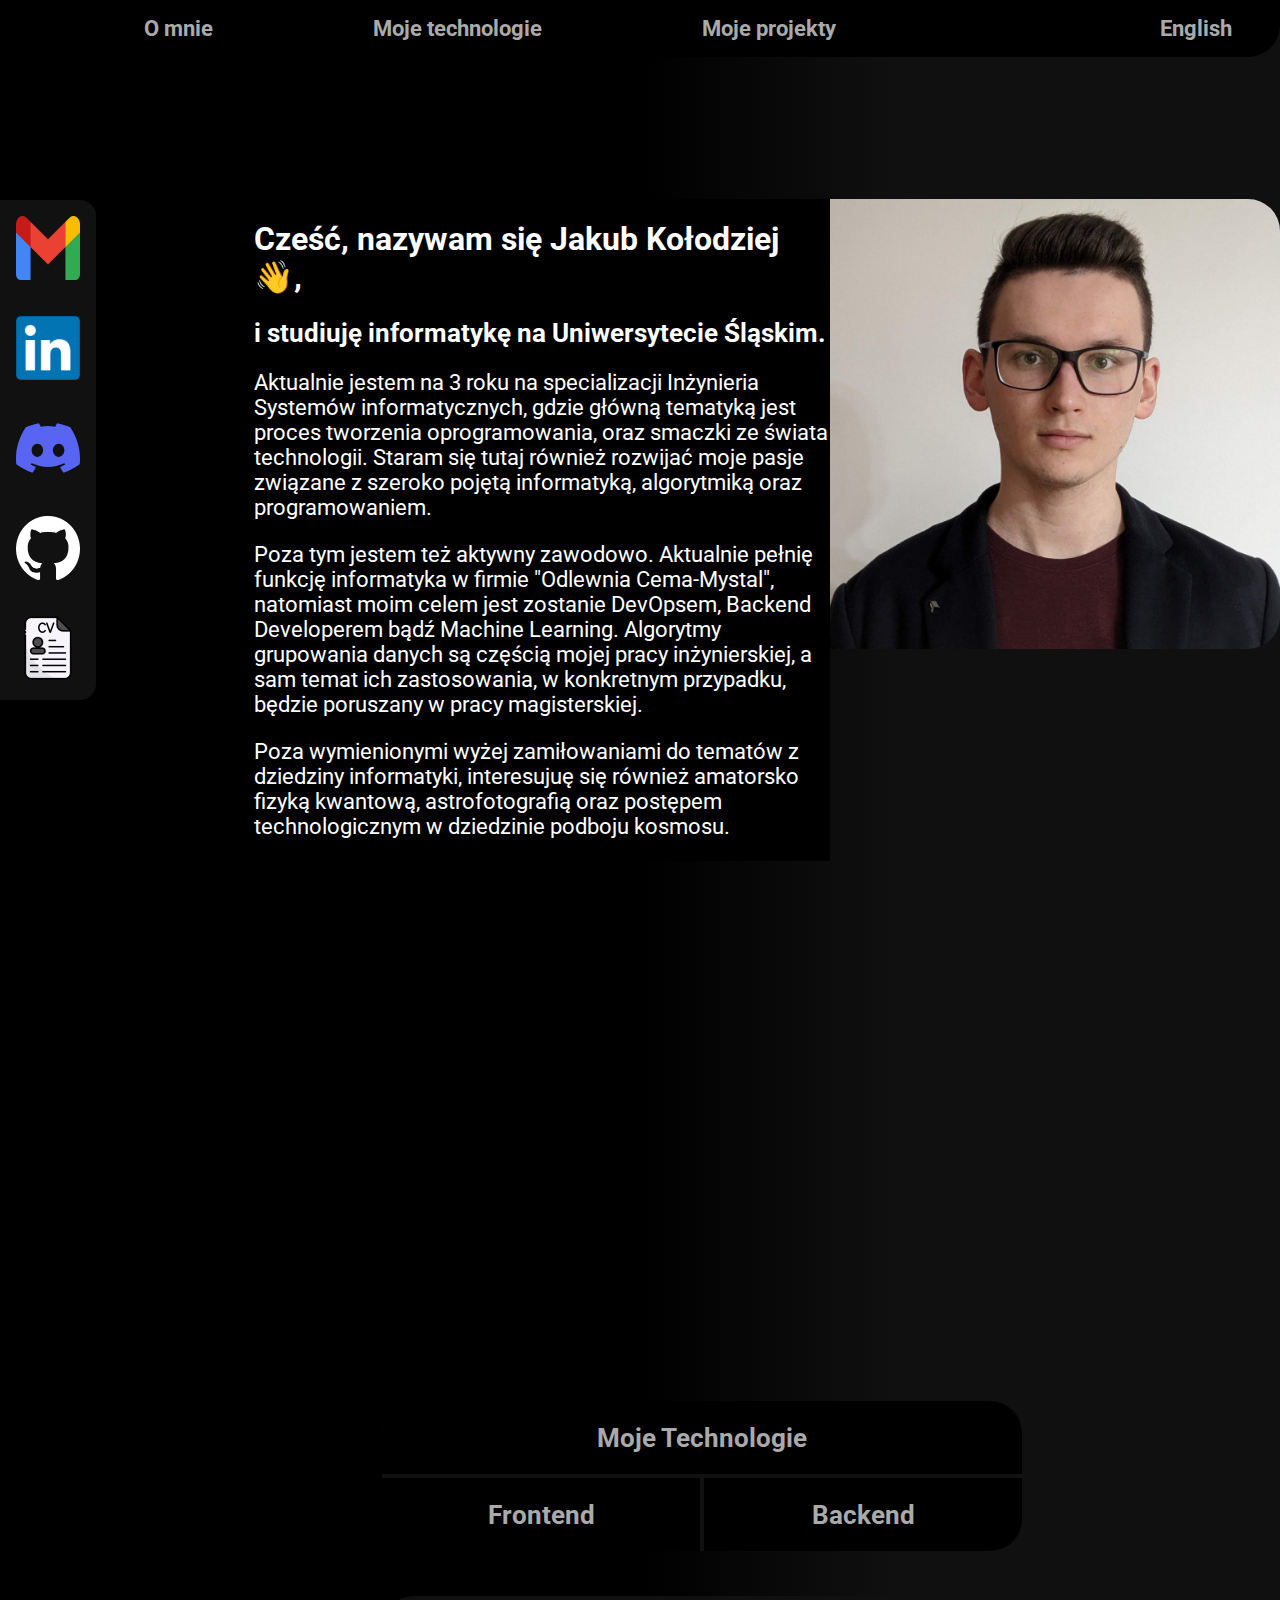
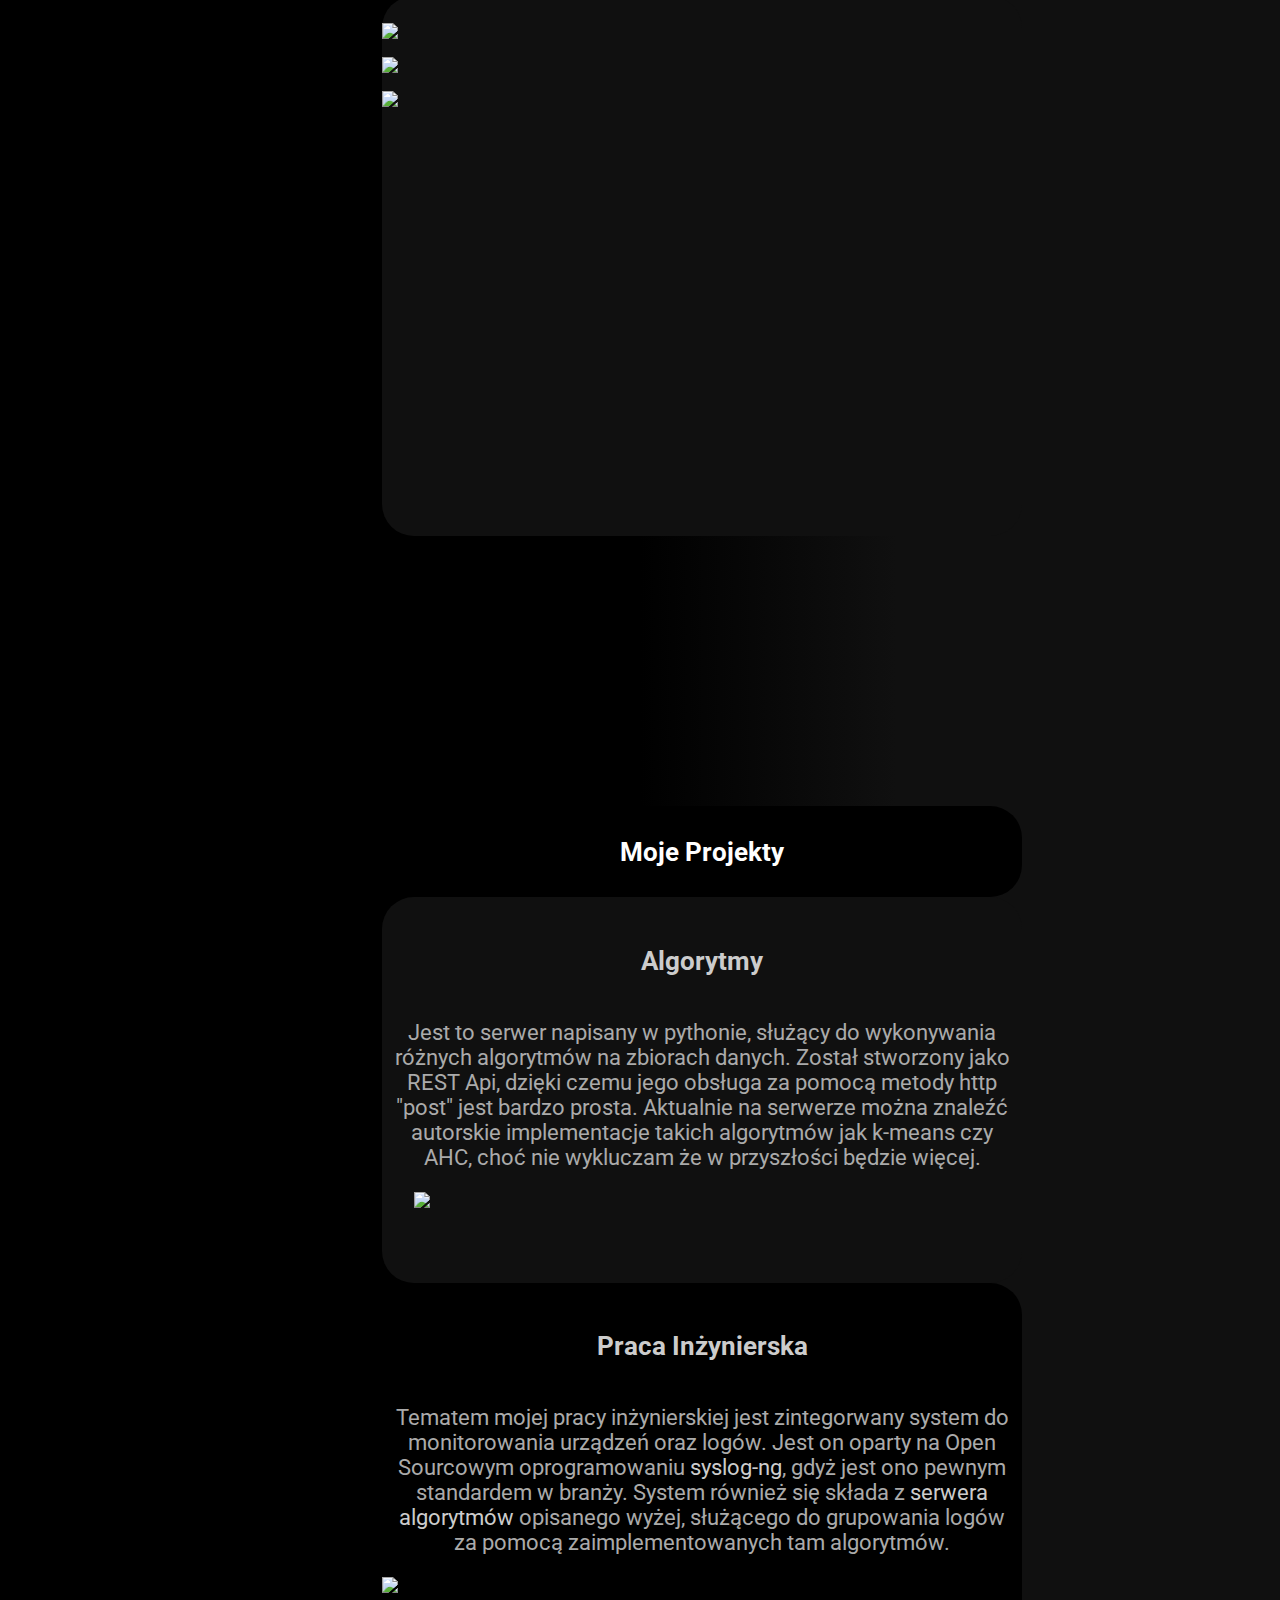
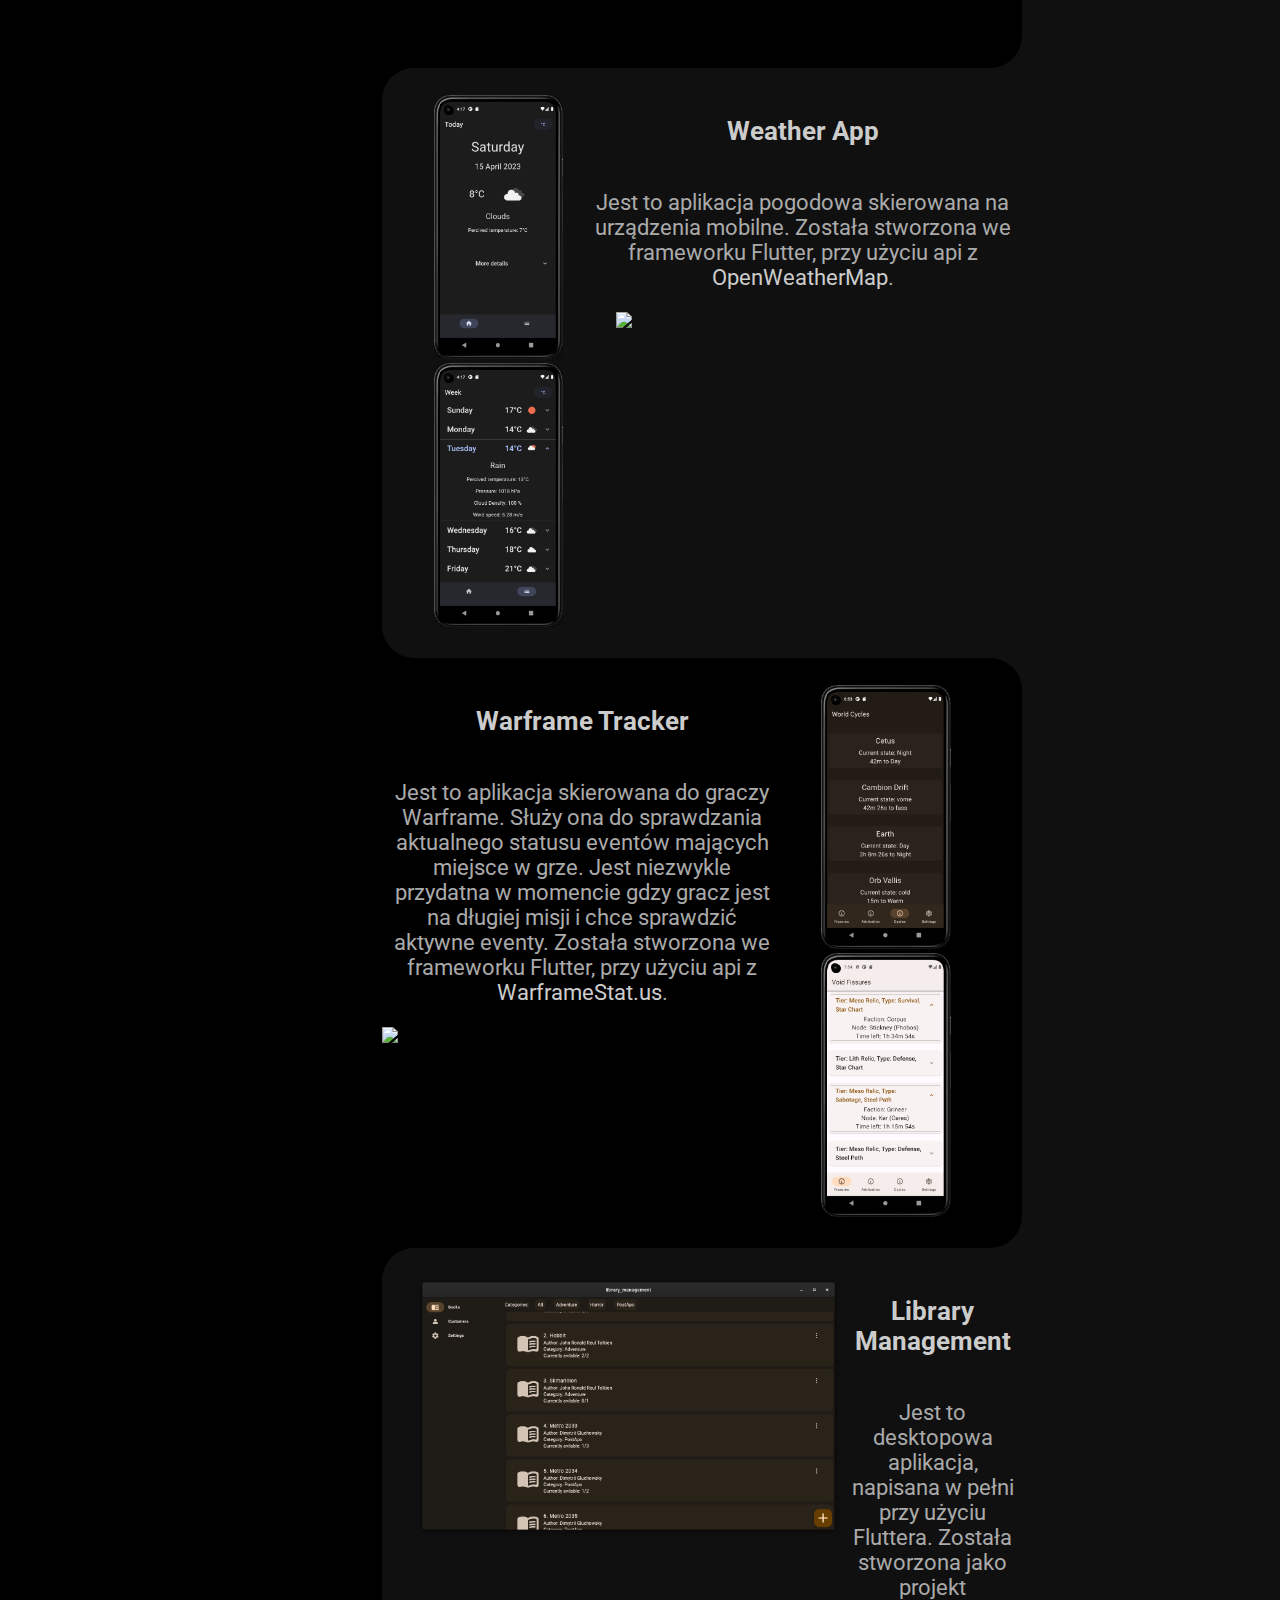
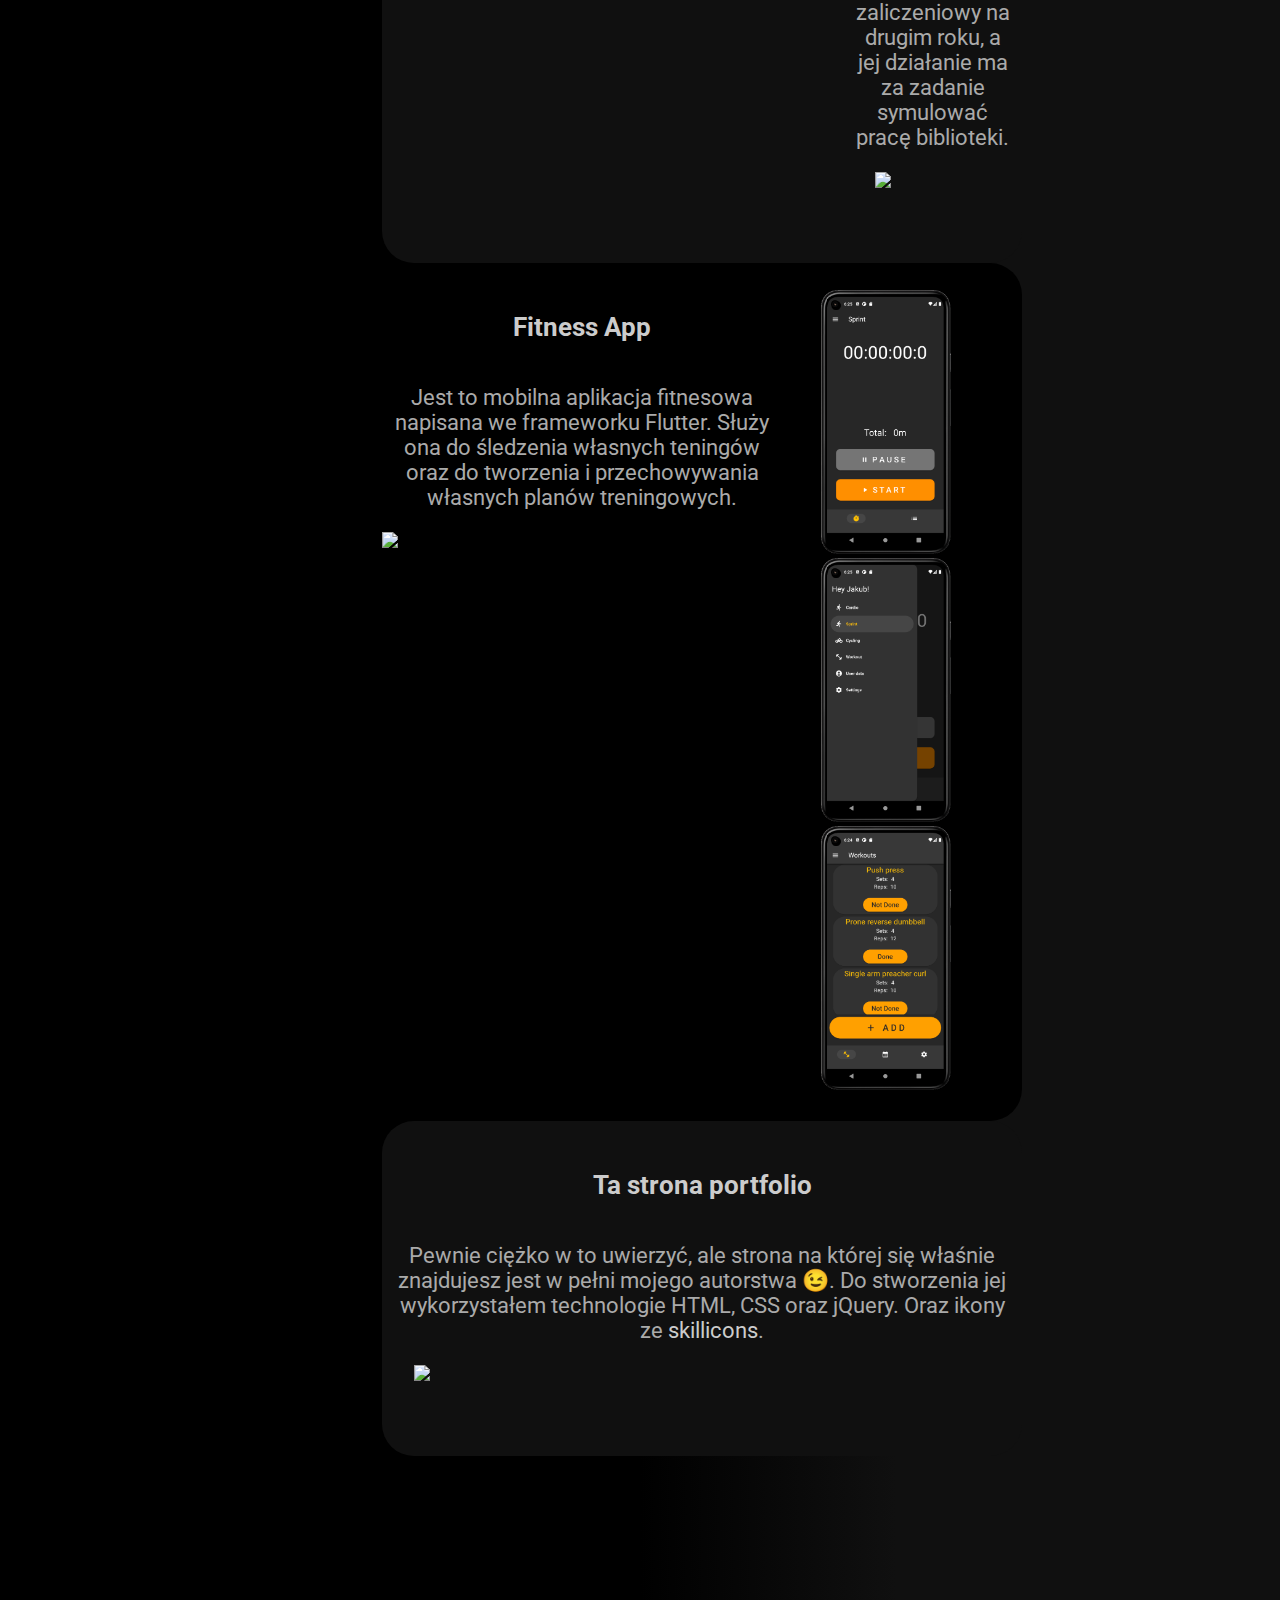
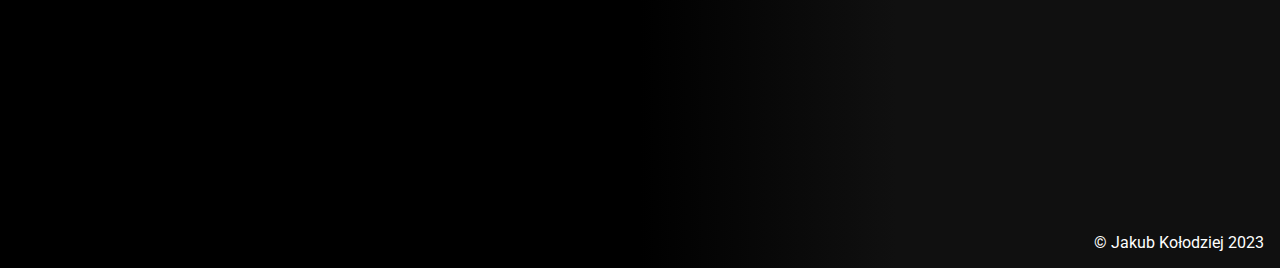
==== commit da9090a2: "fix en not redirecting to pl" ====
--- a/index.html
+++ b/index.html
@@ -65,6 +65,7 @@
                 </div>
             </div>
             <main>
+                <div class="mobile-placeholder-box"><!-- placeholder-box --></div>
                 <div class="mobile-navbar">
                     <a href="#about">O mnie</a>
                     <a href="#tech">Moje technologie</a>
@@ -72,7 +73,8 @@
                     <a href="#contact">Kontakt</a>
                     <a href="en/" class="language-button">English</a>
                 </div>
-                <div id="about" style="height:10vh;"><!-- placeholder-box --></div>
+                <div class="mobile-placeholder-box"><!-- placeholder-box --></div>
+                <div class="placeholder-box" id="about" style="height:20vh;"><!-- placeholder-box --></div>
                 <div class="row about-row">
                     <div class="about-card">
                         <h1>Cześć, nazywam się Jakub Kołodziej &#x1F44B,</h1>
--- a/index.css
+++ b/index.css
@@ -102,9 +102,19 @@
     width: 96px;
 }
 
-.mobile-contact {
-    visibility: collapse;
-
+.social-mobile {
+    visibility: hidden;
+
+}
+
+.social-mobile img {
+    height: 64px;
+    width: 64px;
+    padding: 16px;
+}
+
+.mobile-placeholder-box {
+    visibility: hidden;
 }
 
 @media (max-width: 768px) {
@@ -139,7 +149,7 @@
         padding: 4px;
         color: #aaa;
         text-decoration: none;
-        font-size: 20px;
+        font-size: 24px;
 
     }
 
@@ -169,6 +179,12 @@
         display: flex;
         flex-direction: column;
     }
+
+    .mobile-placeholder-box {
+        visibility: visible;
+        height: 3vh;
+    }
+
     .placeholder-box {
         display: none;
     }
@@ -179,16 +195,8 @@
         flex-direction: column;
         text-align: center;
     }
-
-    .social-mobile img {
-        height: 64px;
-        width: 64px;
-        padding: 16px;
-    }
-    
-    
-}
-
-
-
-
+}
+
+
+
+
--- a/styles/me.css
+++ b/styles/me.css
@@ -1,6 +1,5 @@
 .about-card {
-    padding: 8px;
-    width: 50vw;
+    width: 45vw;
     margin-left: 5vw;
     background: #000;
     border-top-left-radius: 32px;
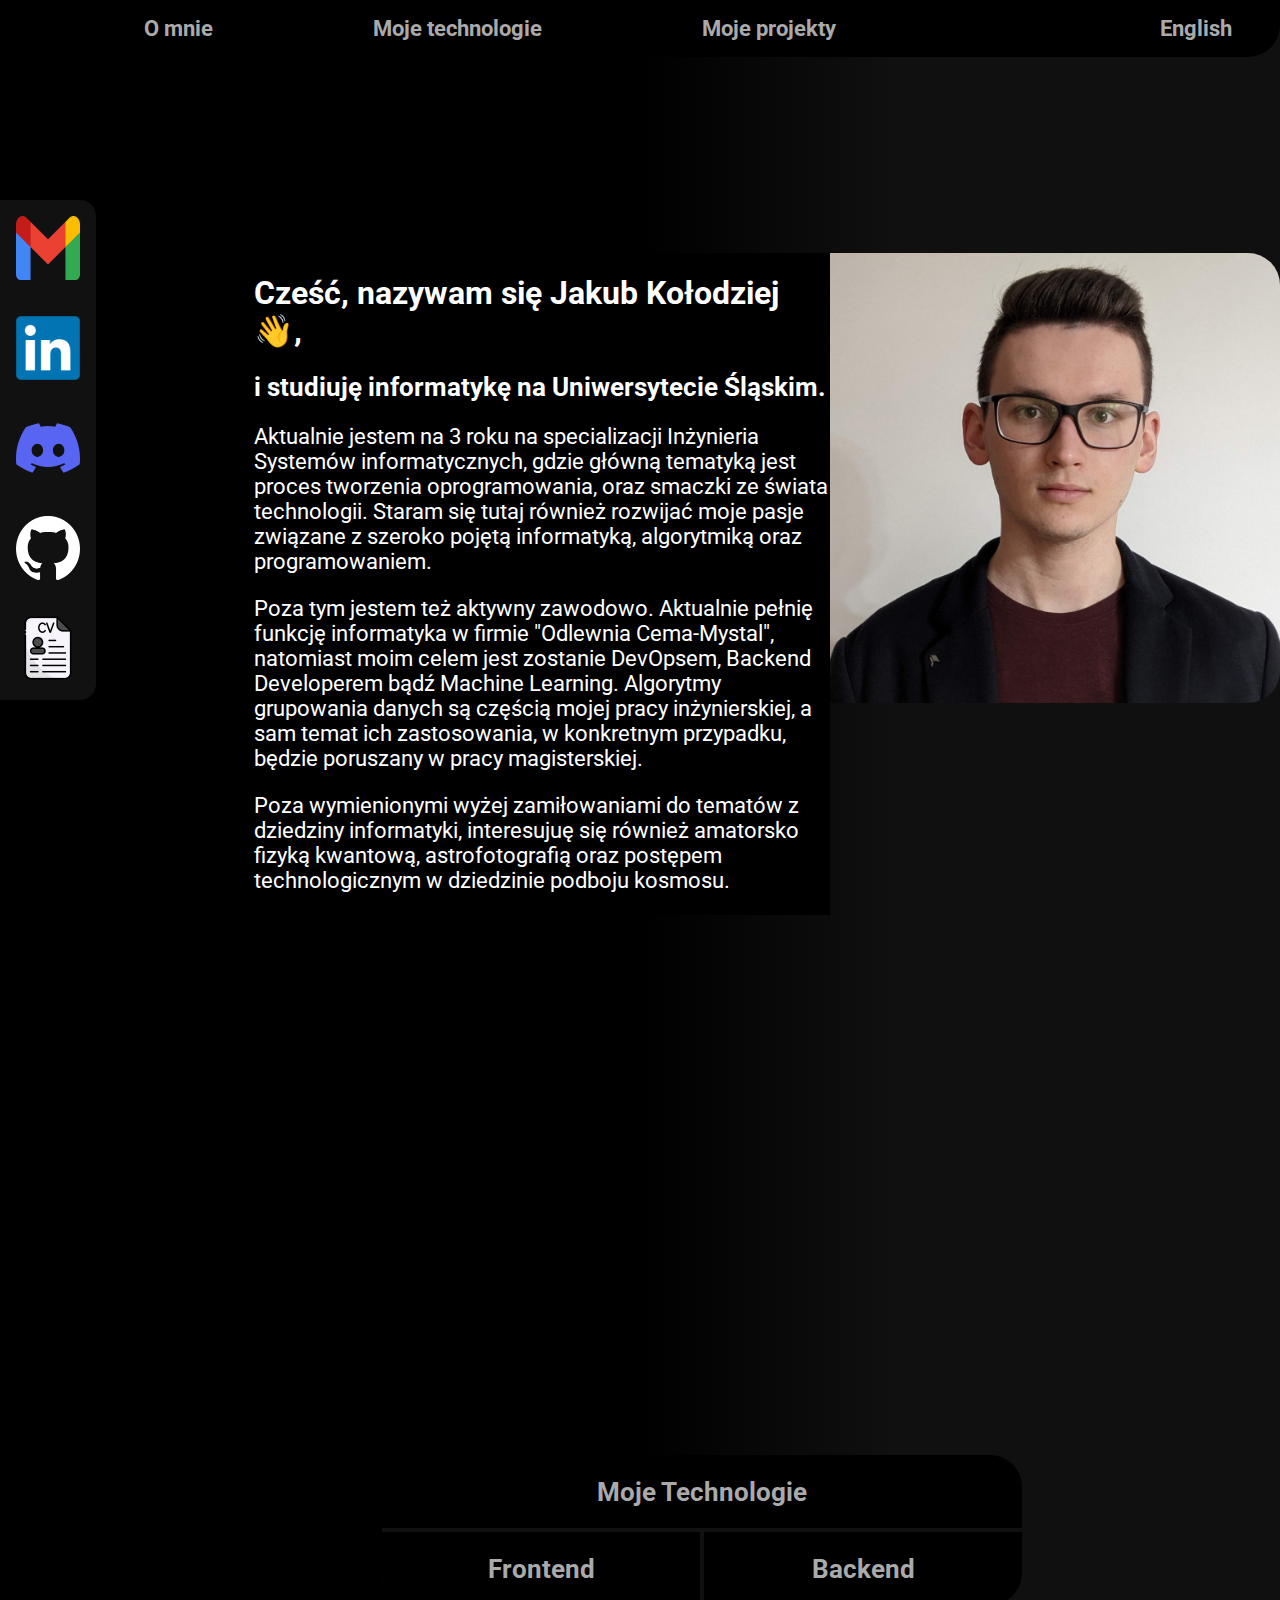
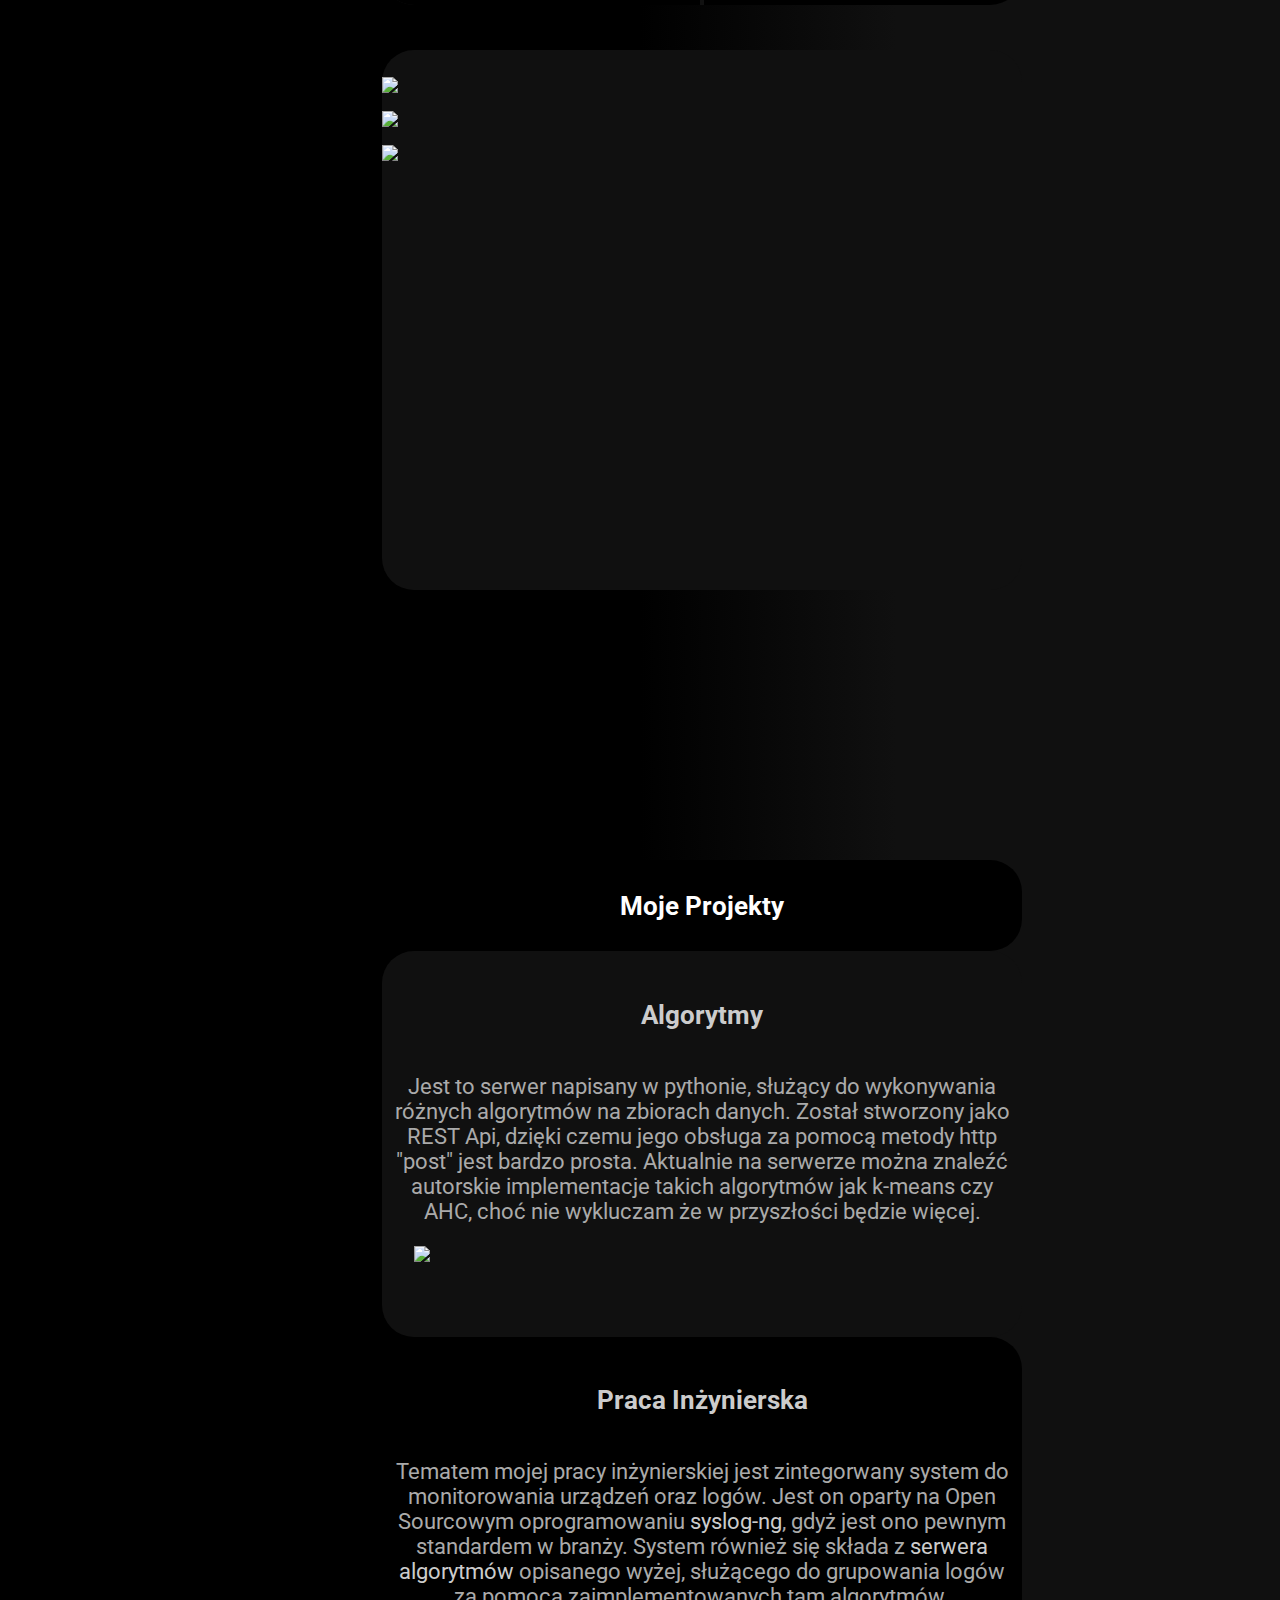
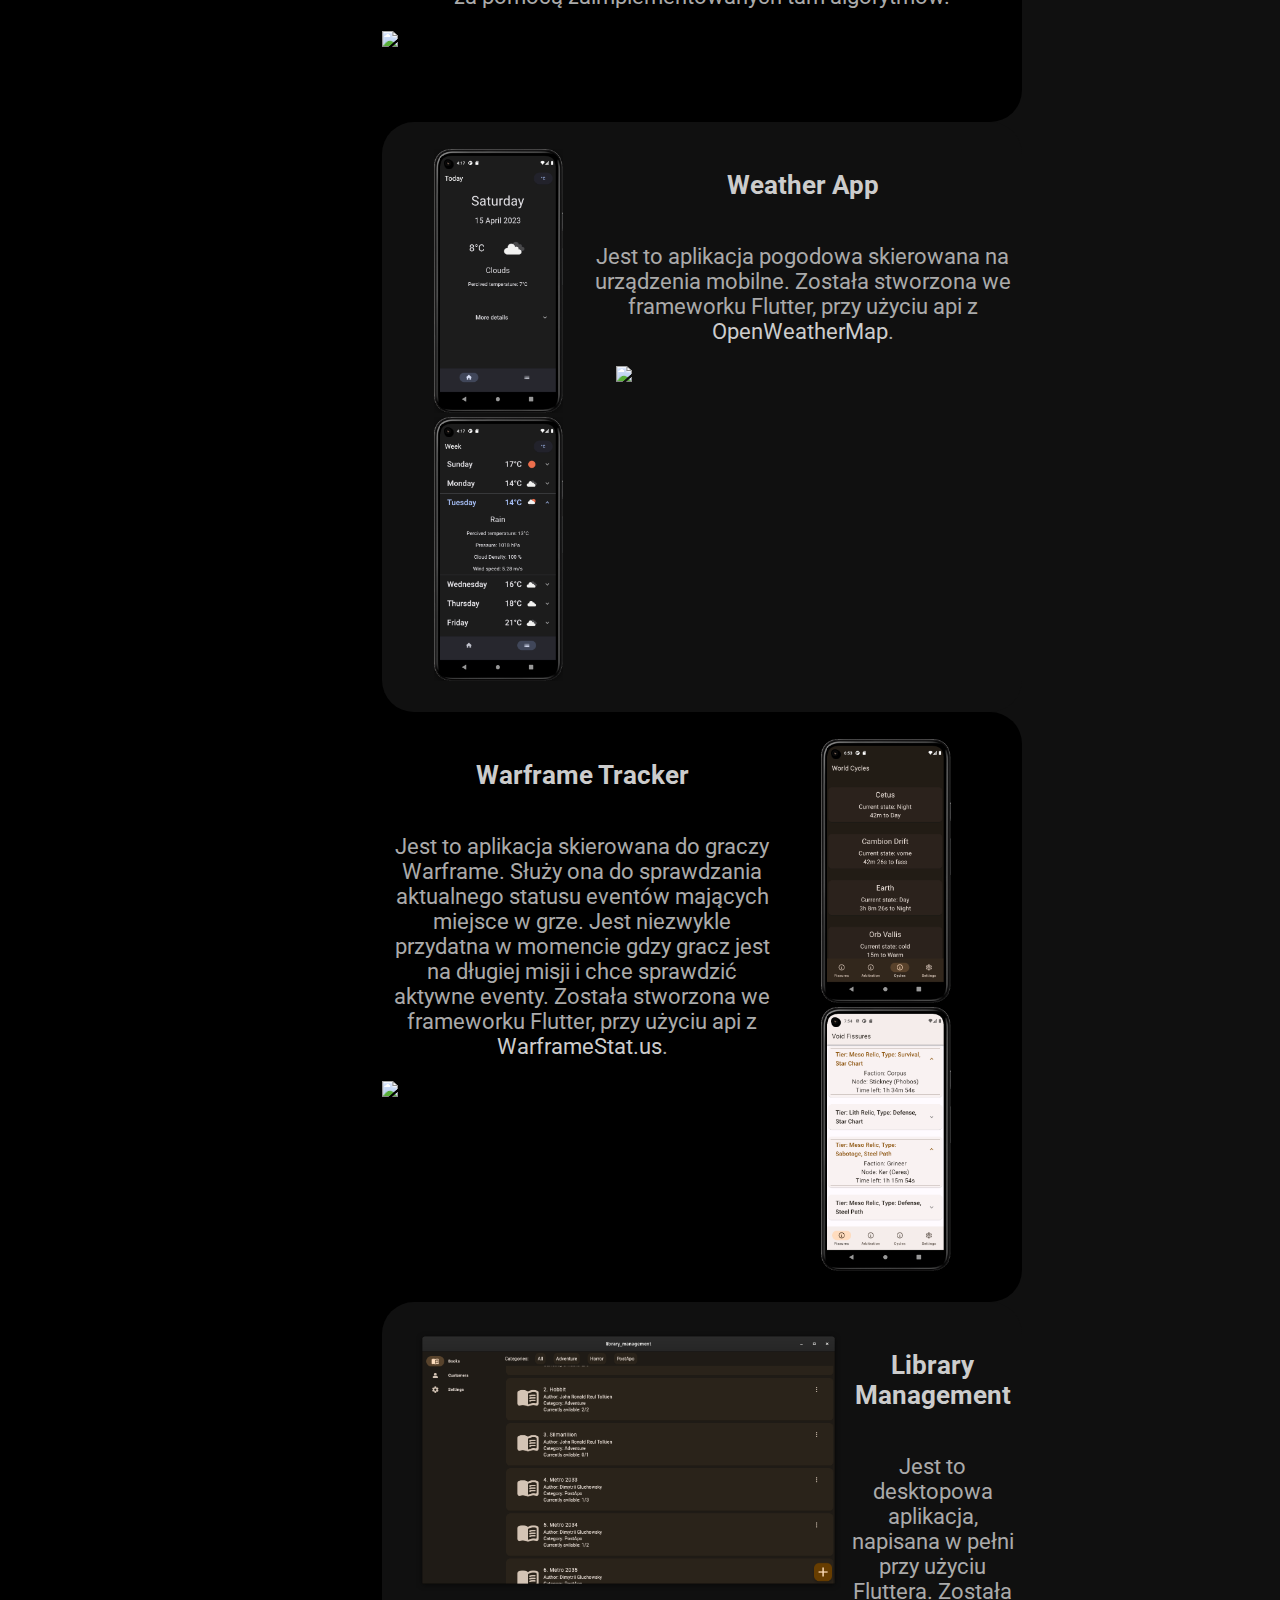
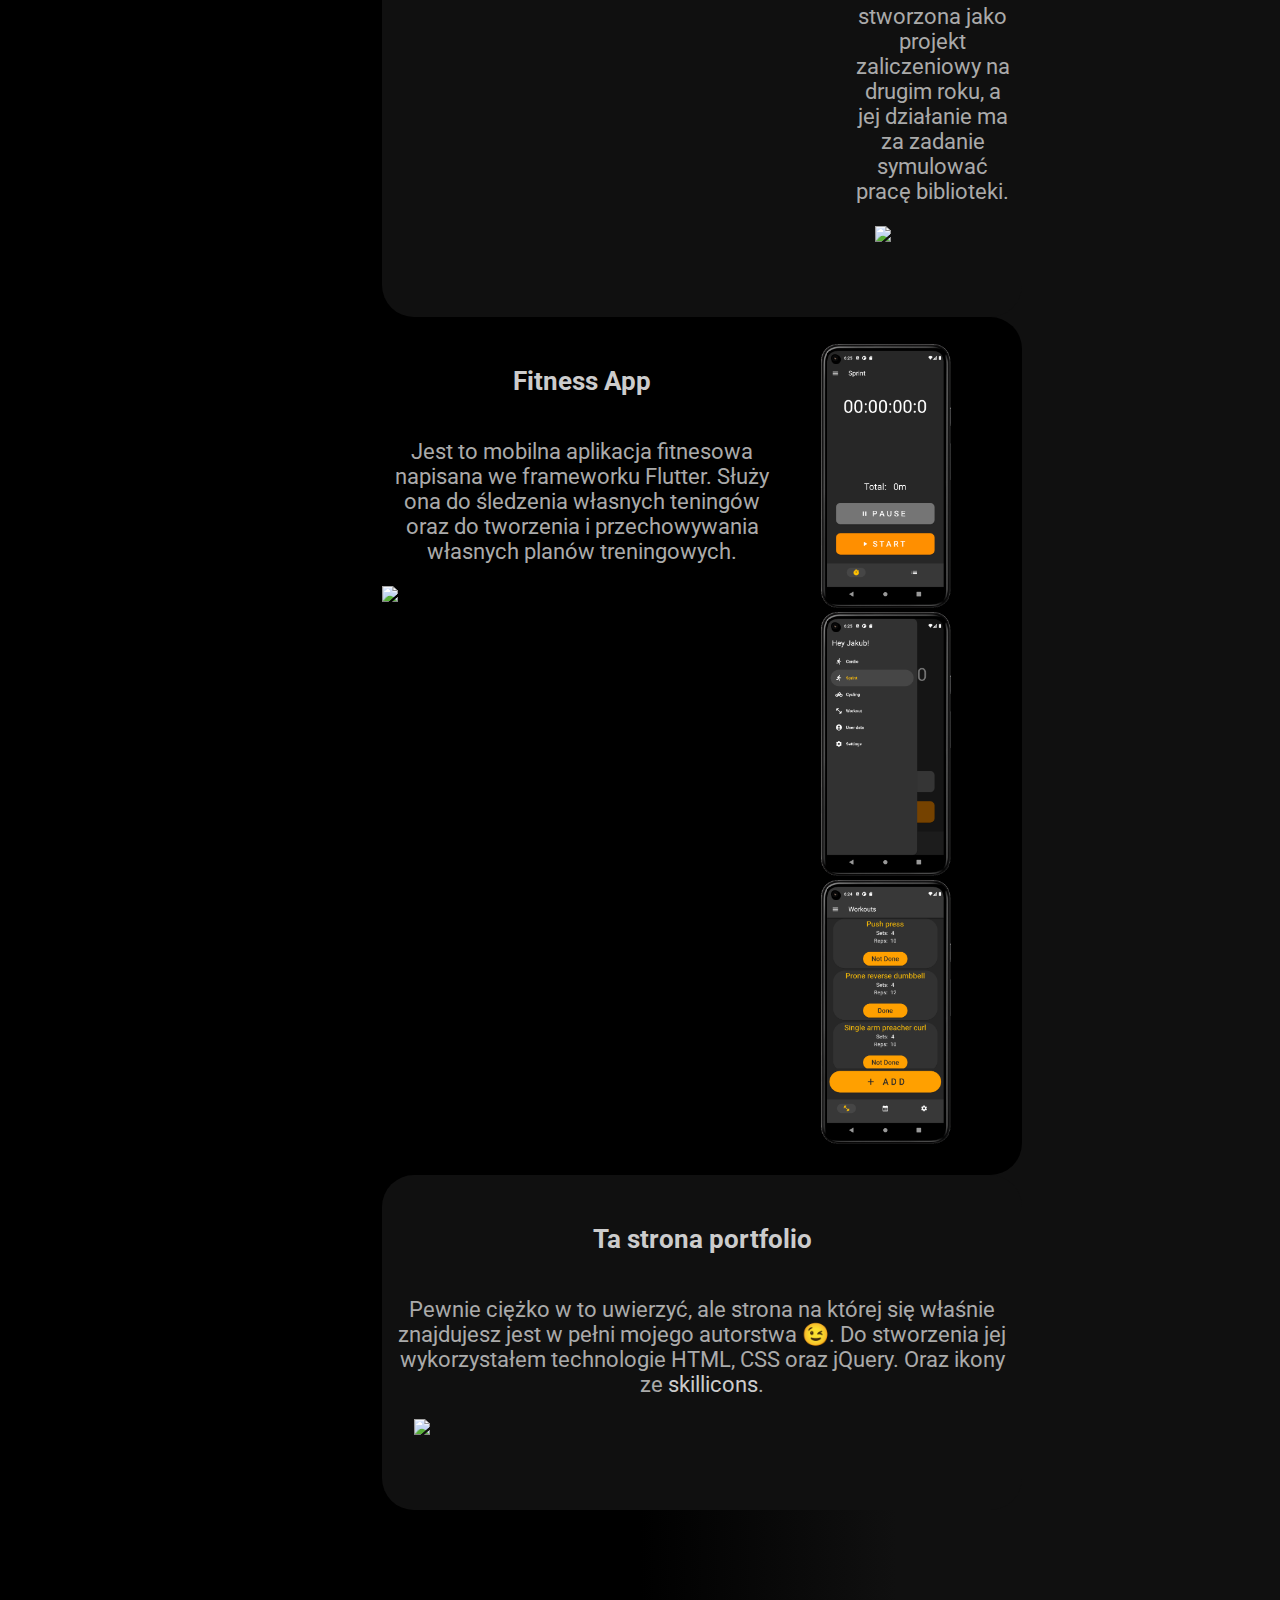
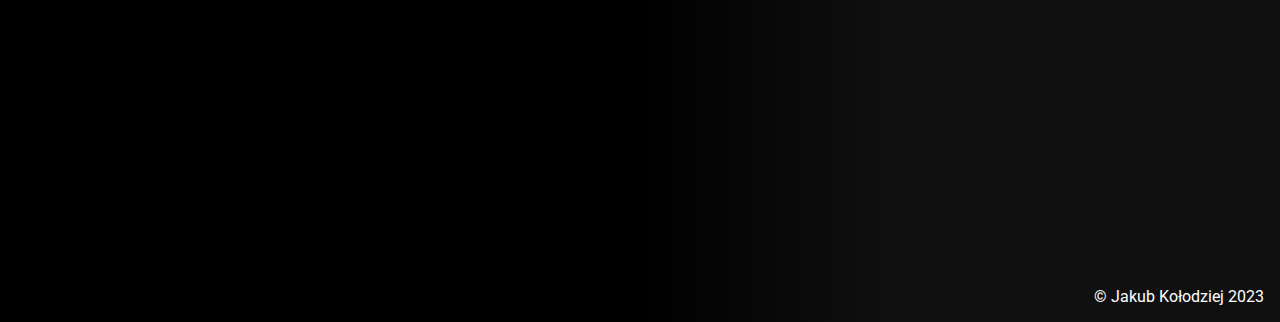
==== commit f9d4cc13: "minor bug fixed" ====
--- a/index.html
+++ b/index.html
@@ -65,15 +65,15 @@
                 </div>
             </div>
             <main>
-                <div class="mobile-placeholder-box"><!-- placeholder-box --></div>
                 <div class="mobile-navbar">
+                    <div style="height: 3vh;"><!-- placeholder-box --></div>
                     <a href="#about">O mnie</a>
                     <a href="#tech">Moje technologie</a>
                     <a href="#projects">Moje projekty</a>
                     <a href="#contact">Kontakt</a>
                     <a href="en/" class="language-button">English</a>
-                </div>
-                <div class="mobile-placeholder-box"><!-- placeholder-box --></div>
+                    <div style="height: 3vh;"><!-- placeholder-box --></div>
+                </div>
                 <div class="placeholder-box" id="about" style="height:20vh;"><!-- placeholder-box --></div>
                 <div class="row about-row">
                     <div class="about-card">
--- a/index.css
+++ b/index.css
@@ -113,10 +113,6 @@
     padding: 16px;
 }
 
-.mobile-placeholder-box {
-    visibility: hidden;
-}
-
 @media (max-width: 768px) {
     h1 {
         font-size: 24px;
@@ -180,10 +176,6 @@
         flex-direction: column;
     }
 
-    .mobile-placeholder-box {
-        visibility: visible;
-        height: 3vh;
-    }
 
     .placeholder-box {
         display: none;
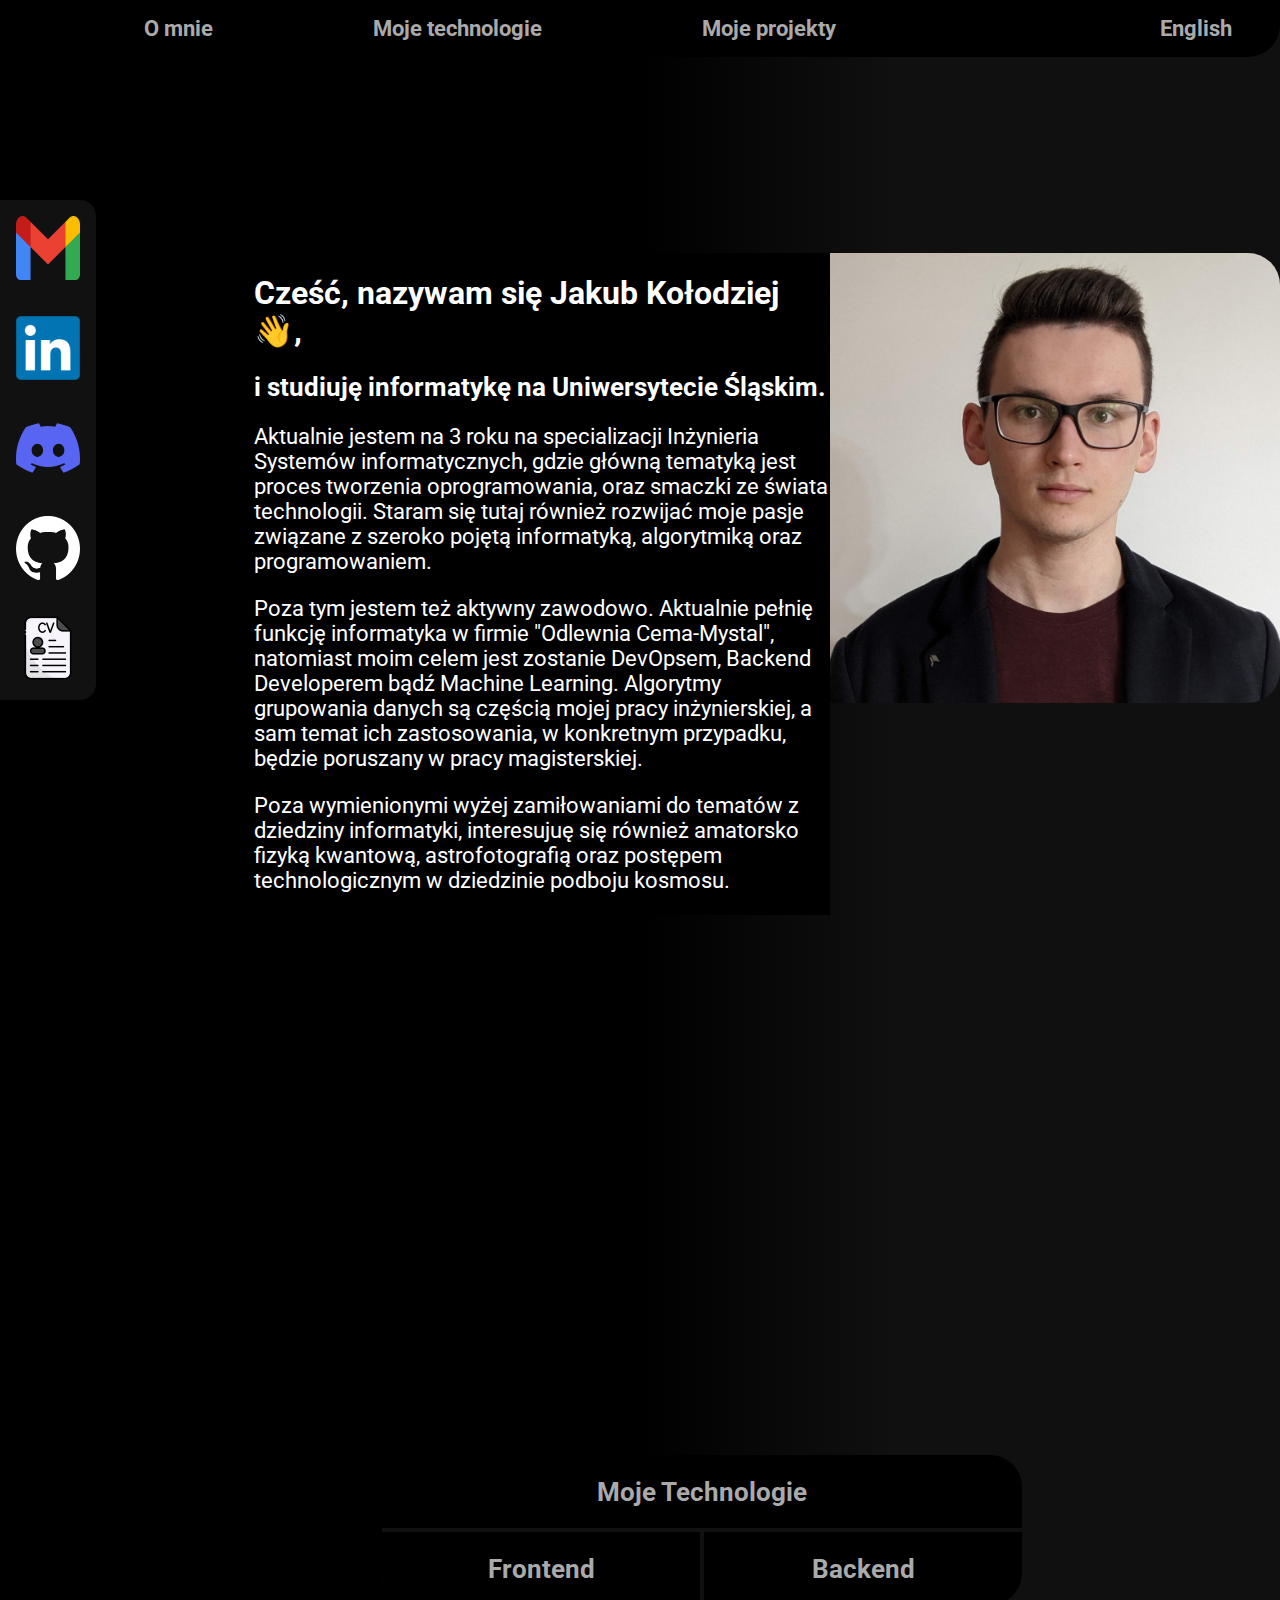
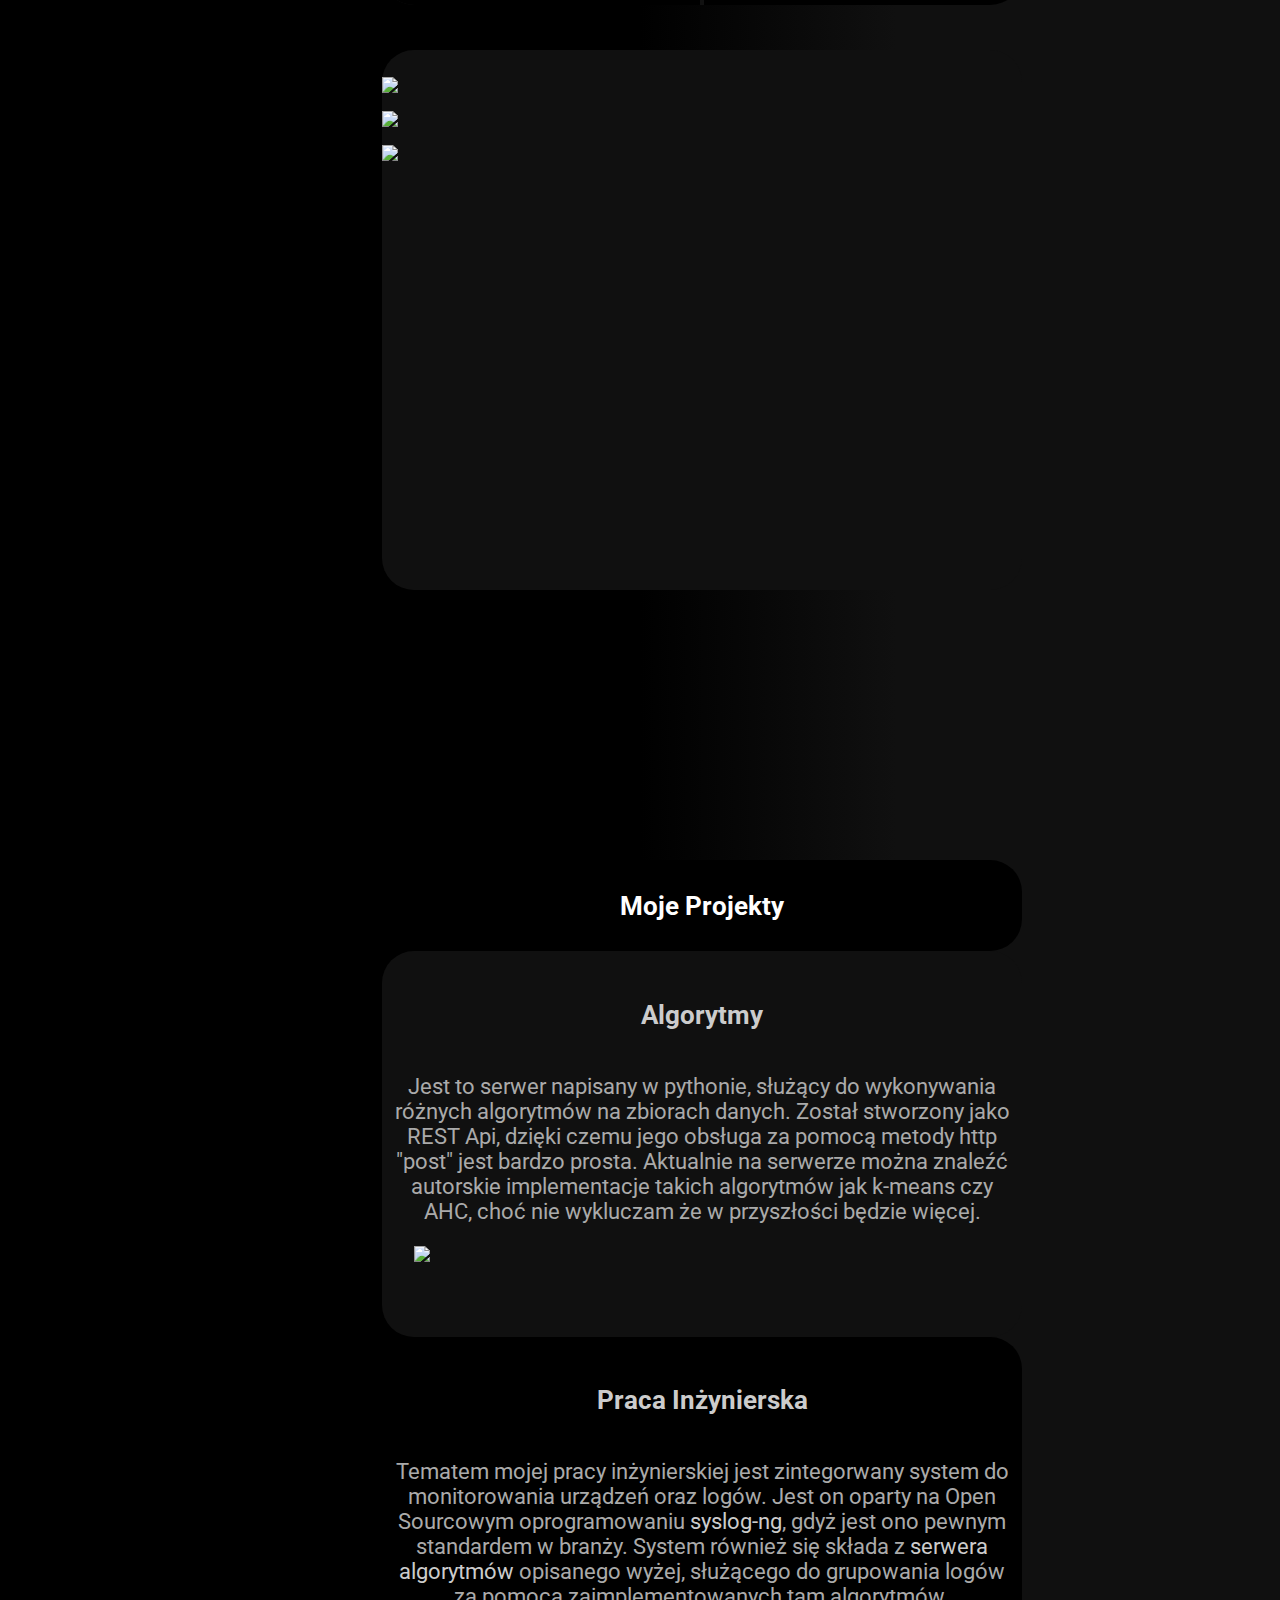
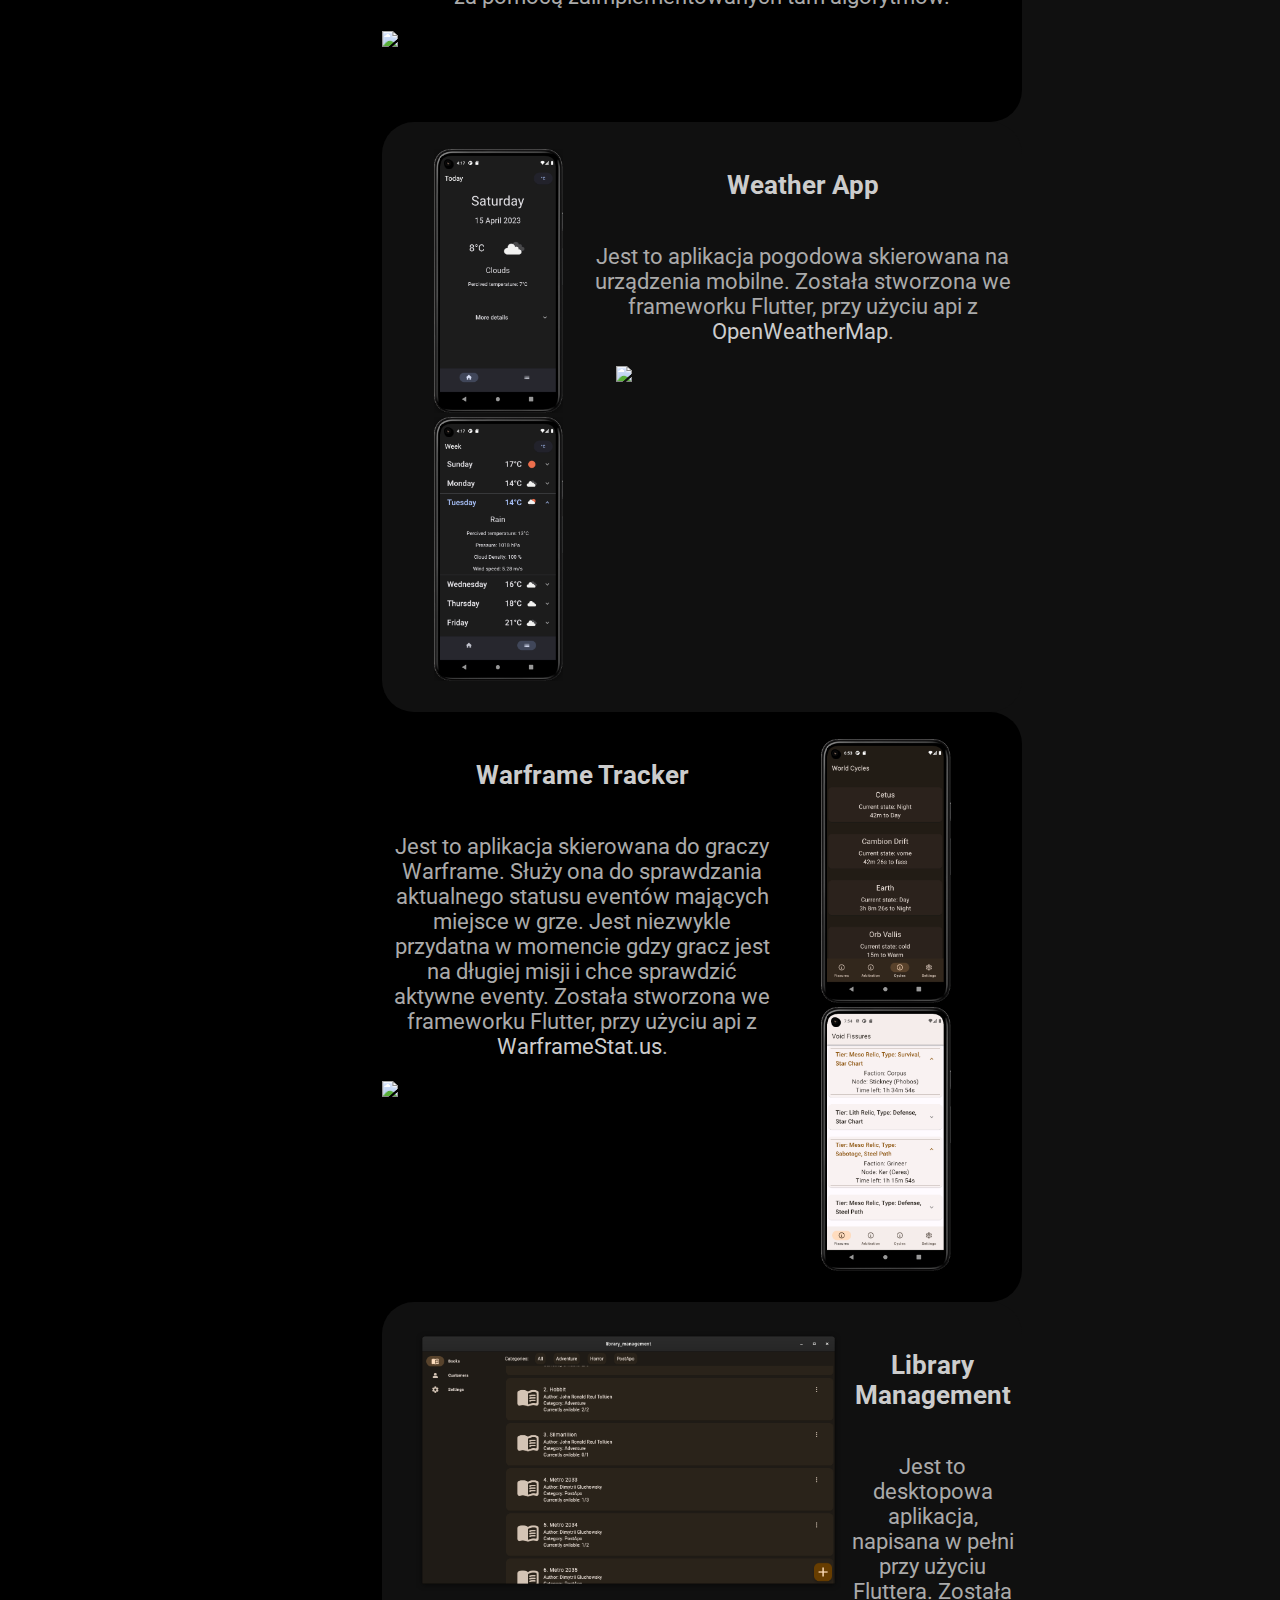
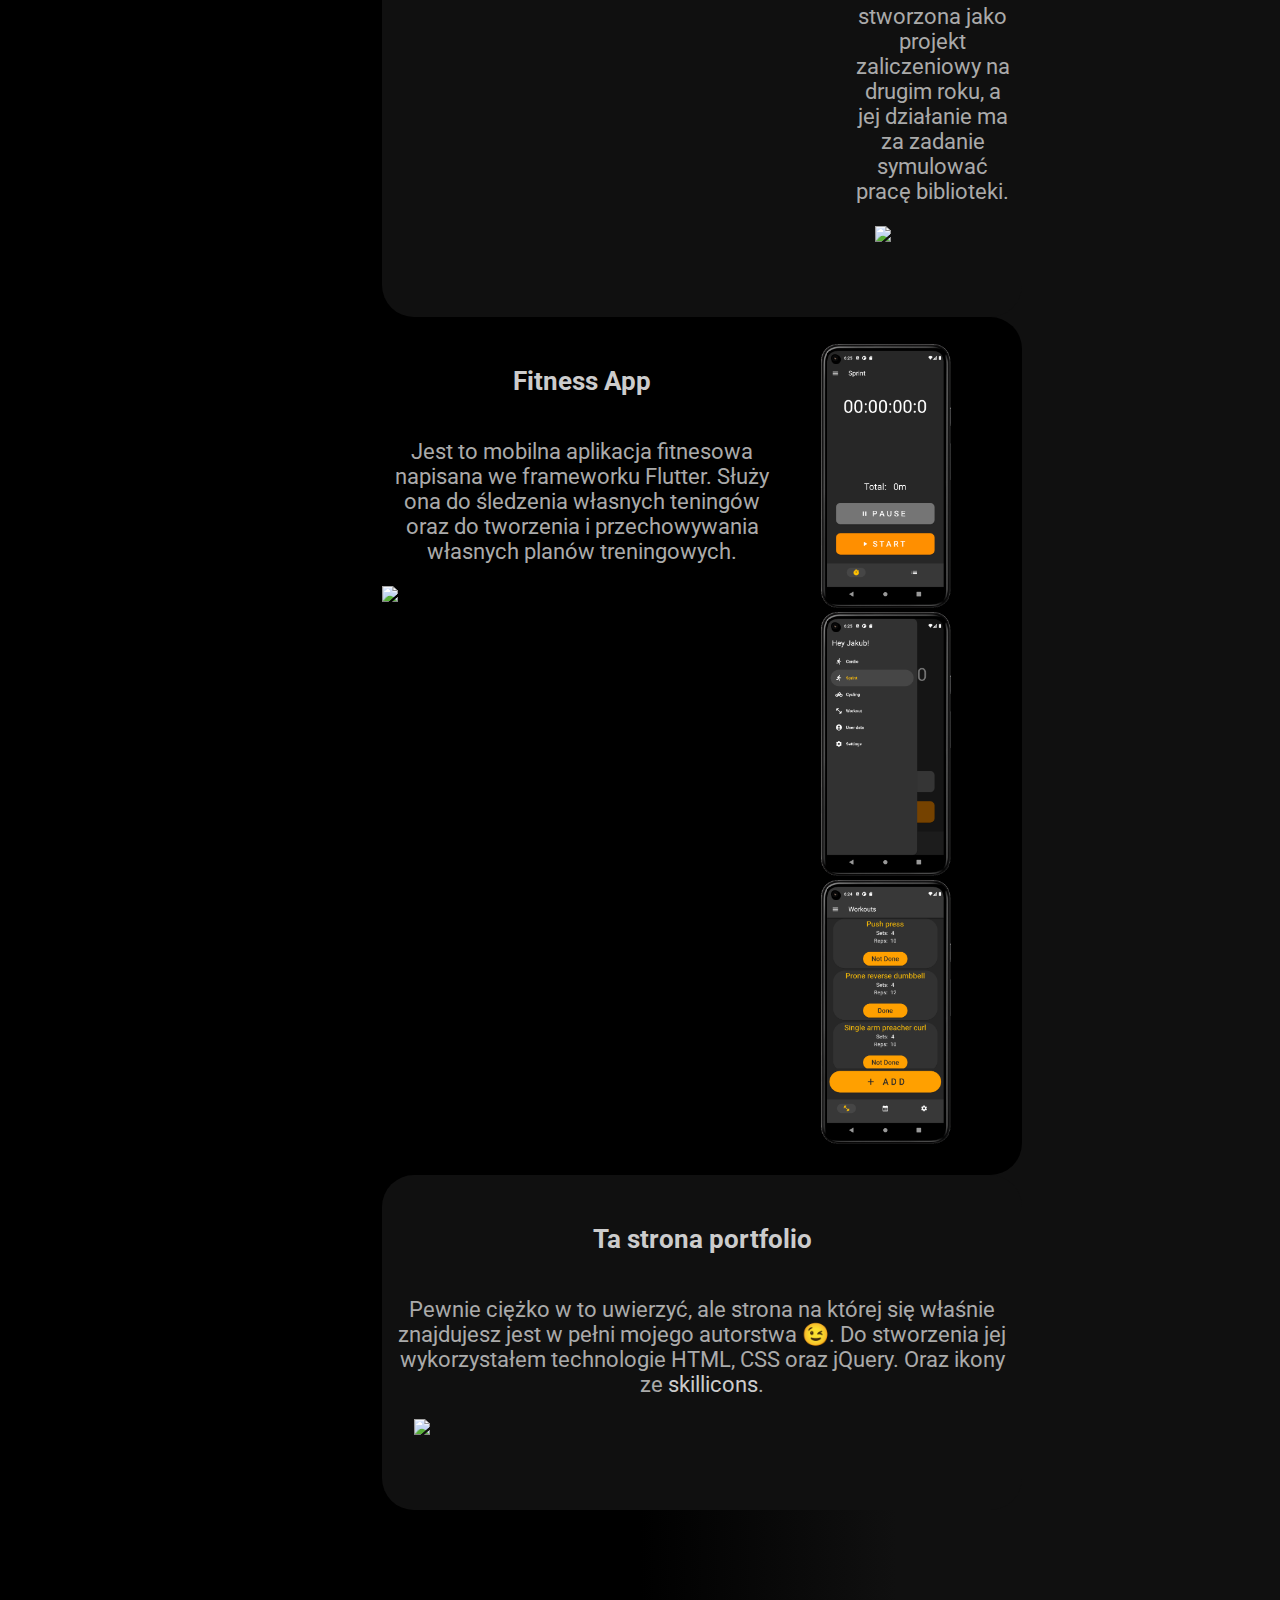
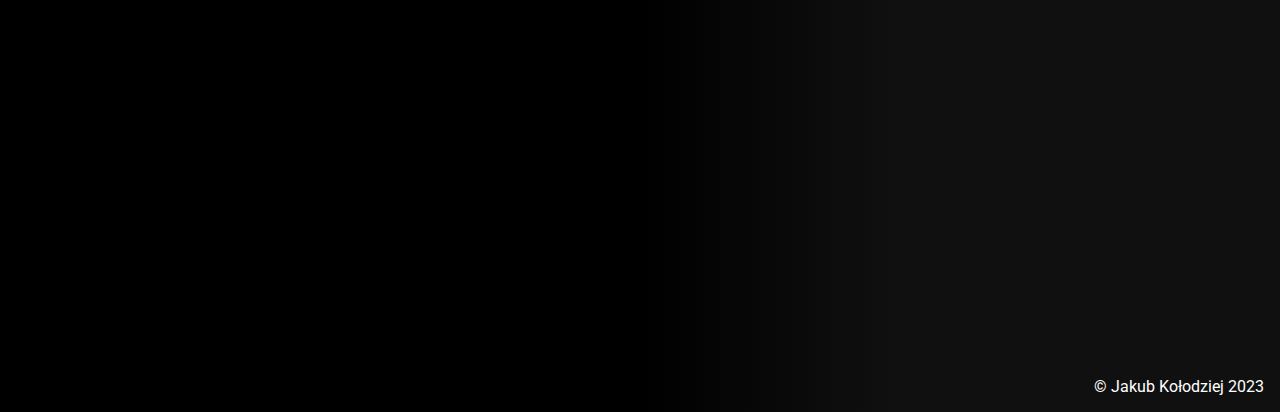
==== commit babd4016: "add break at the bottom" ====
--- a/index.html
+++ b/index.html
@@ -359,6 +359,7 @@
                         <a href="assets/me/JKCV.pdf">
                             <img src="assets/social/cv.png">
                         </a>
+                        <div style="height: 10vh;"><!-- placeholder-box --></div>
                     </div>
             </main>
         </div>
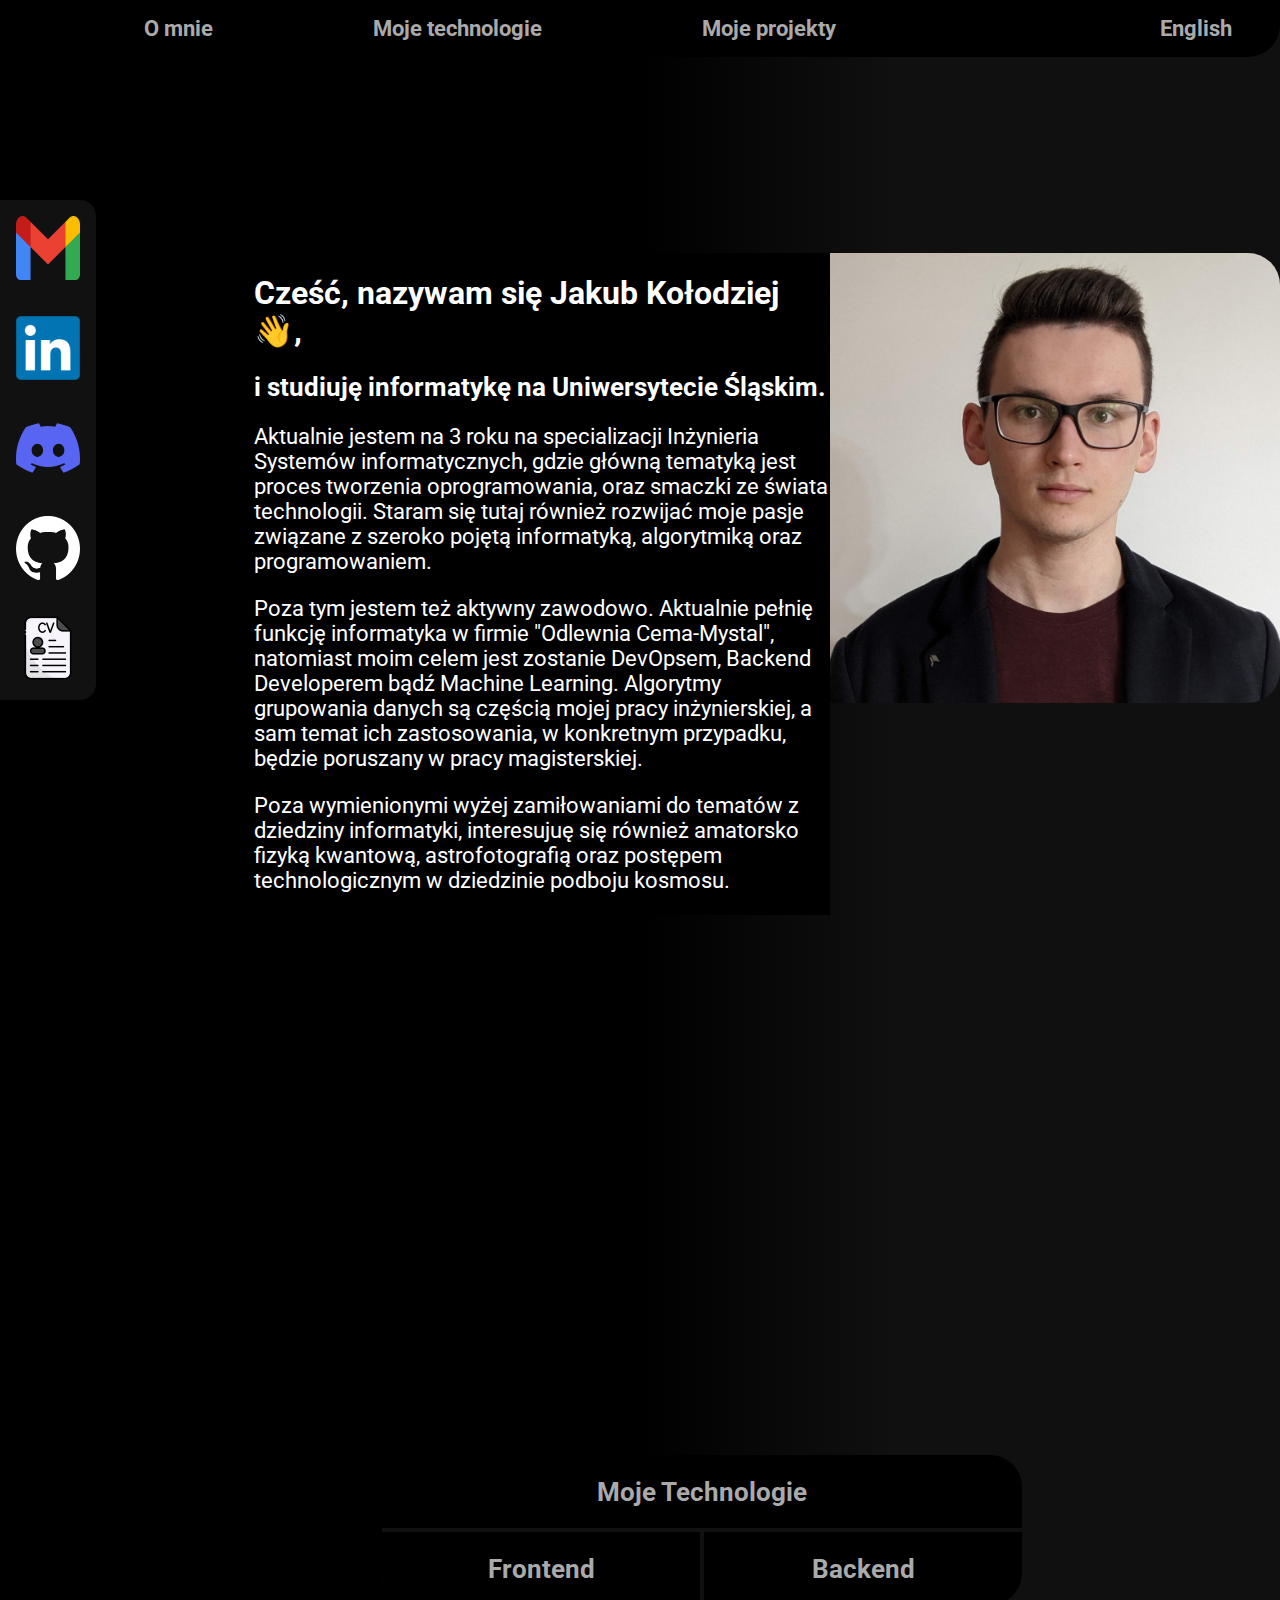
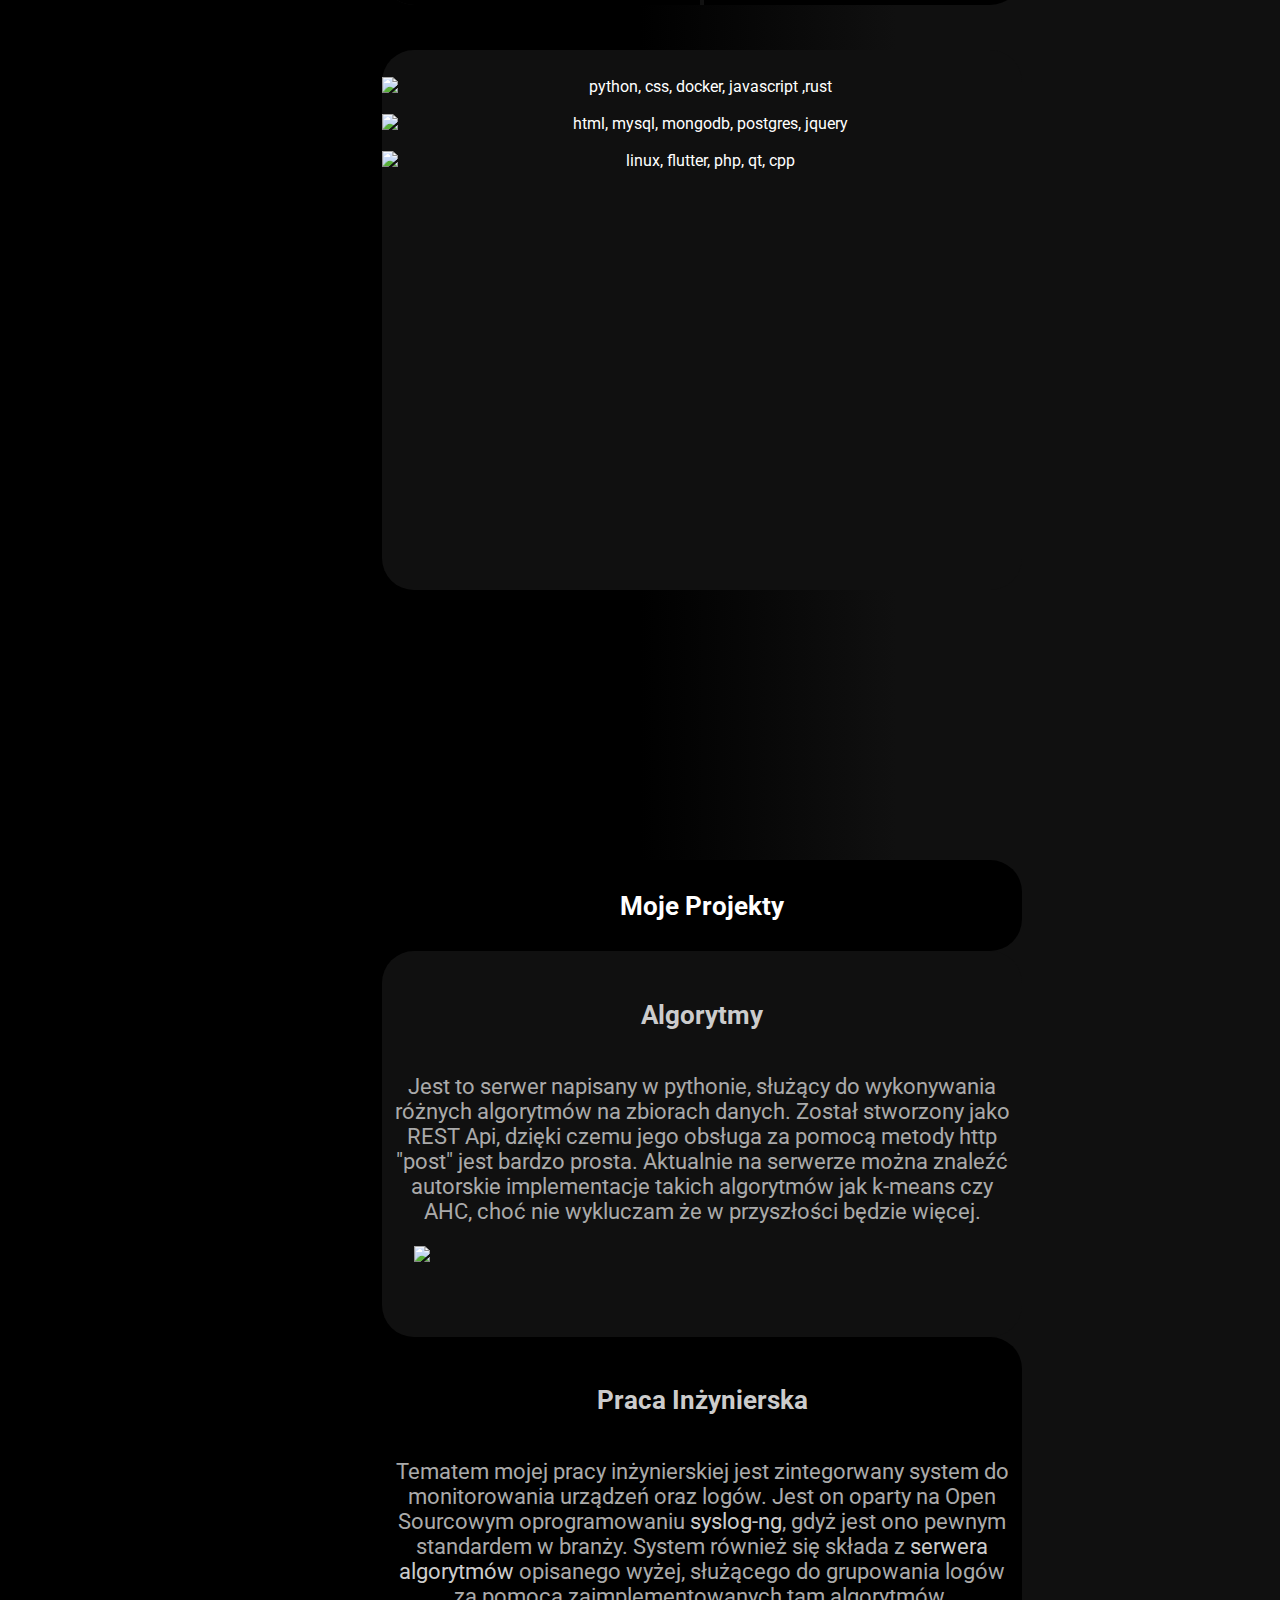
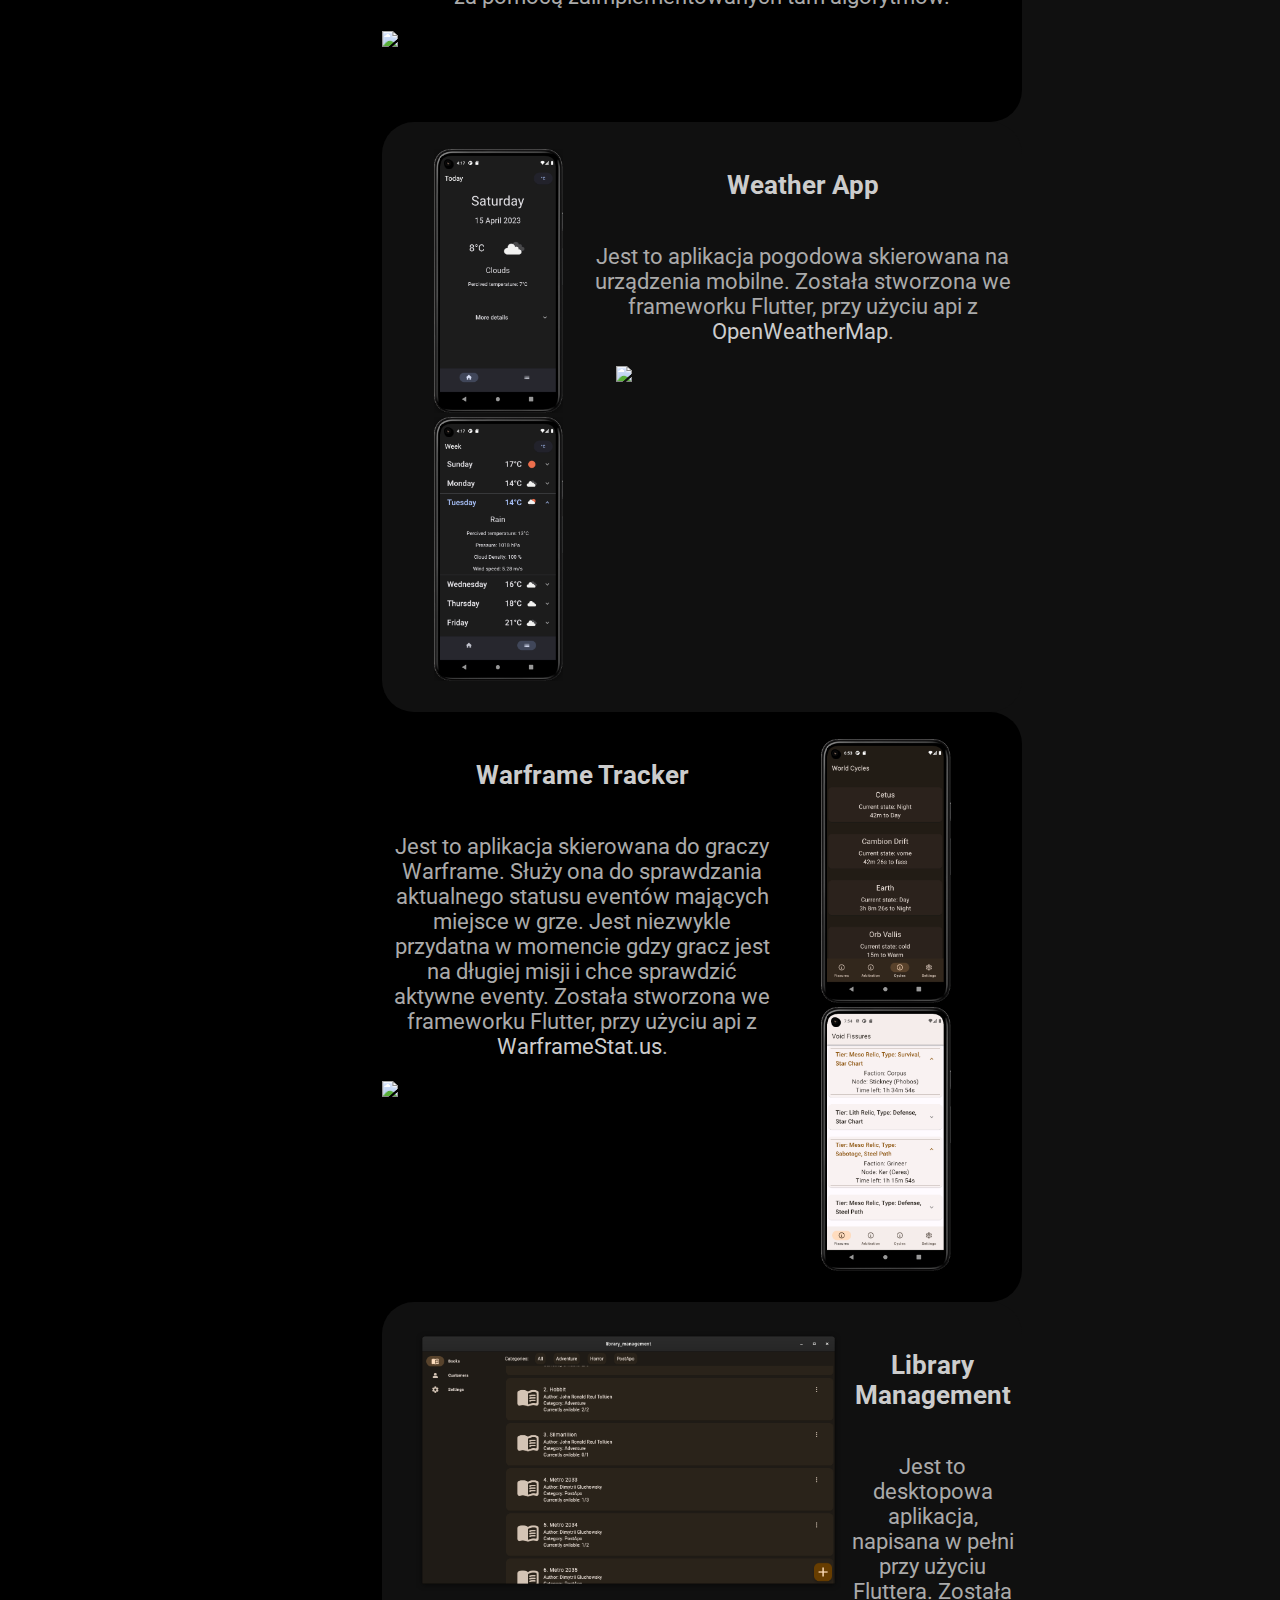
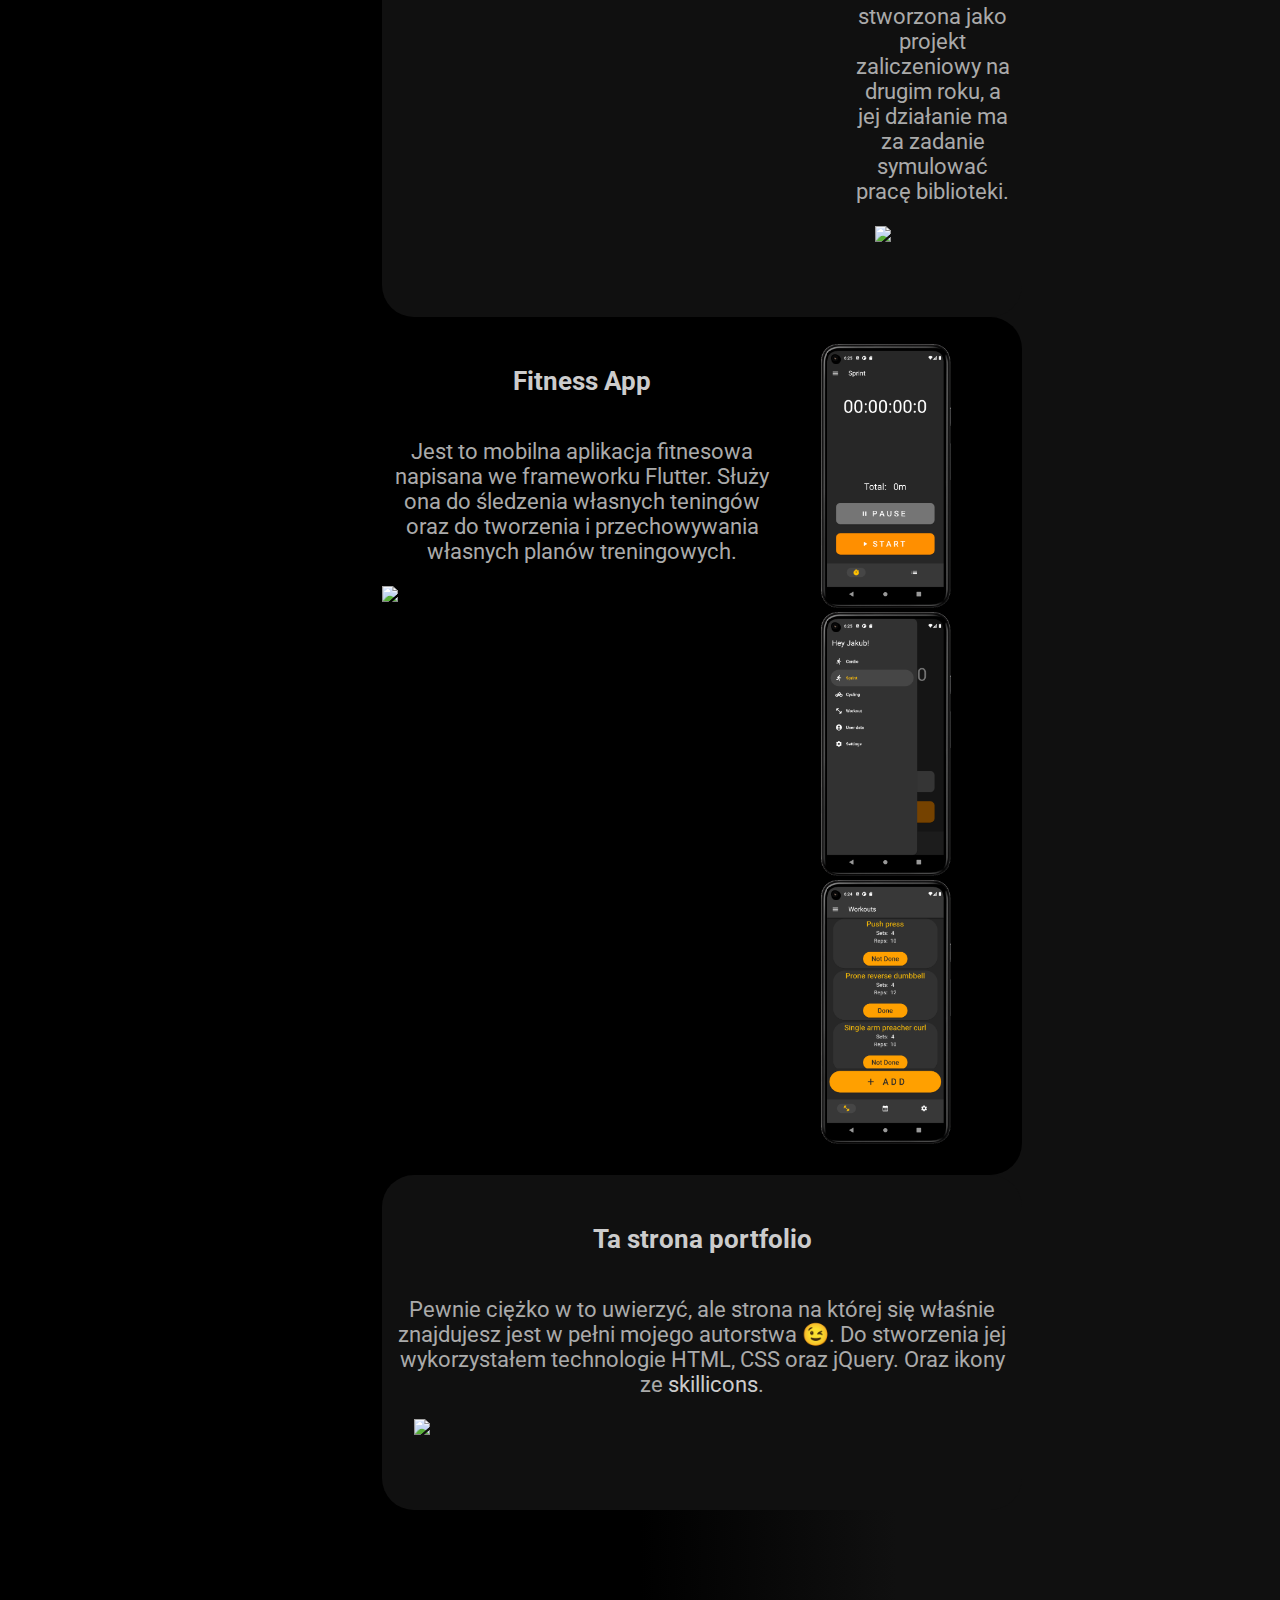
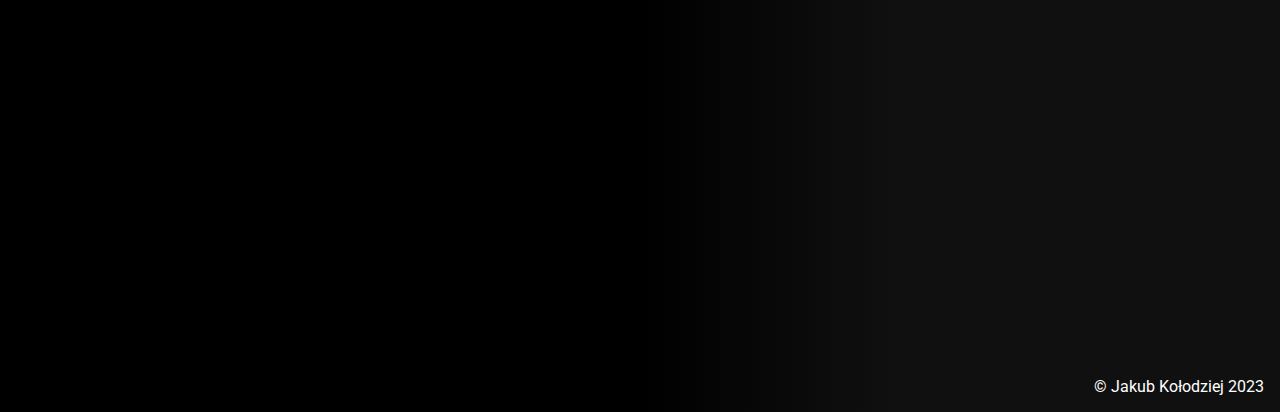
==== commit 62a8eee6: "add alt attribute to images" ====
--- a/index.html
+++ b/index.html
@@ -41,13 +41,13 @@
             <div class="sidebar">
                 <div class="social-dock">
                     <a href="mailto:jakvb.kolodziej@gmail.com">
-                        <img class="email" src="assets/social/gmail.png">
+                        <img alt="email icon" class="email" src="assets/social/gmail.png">
                     </a>
                     <a href="https://www.linkedin.com/in/jakub-ko%C5%82odziej/">
-                        <img src="assets/social/linkedin.webp">
+                        <img alt="linkedin icon" src="assets/social/linkedin.webp">
                     </a>
                     <a id="discord">
-                        <img src="assets/social/discord-icon-svgrepo-com.svg">
+                        <img alt="discord icon" src="assets/social/discord-icon-svgrepo-com.svg">
                         <script>
                             $(document).ready(function () {
                                 $("#discord").click(function () {
@@ -57,10 +57,10 @@
                         </script>
                     </a>
                     <a href="https://github.com/koloiyolo">
-                        <img src="assets/social/gh.png">
+                        <img alt="github icon" src="assets/social/gh.png">
                     </a>
                     <a href="assets/me/JKCV.pdf">
-                        <img src="assets/social/cv.png">
+                        <img alt="CV icon" src="assets/social/cv.png">
                     </a>
                 </div>
             </div>
@@ -102,7 +102,7 @@
                             w dziedzinie podboju kosmosu.
                         </p>
                     </div>
-                    <img class="mejpg" src="assets/me/me.jpg">
+                    <img class="mejpg" alt="Zdjęcie przedstawiające autora" src="assets/me/me.jpg">
                 </div>
                 <div class="placeholder-box" style="height:50vh;"><!-- placeholder-box --></div>
                 <div id="tech" style="height:10vh;"><!-- placeholder-box --></div>
@@ -125,30 +125,44 @@
                 <div class="technologies-card technologies-list" id="technologies">
                     <div class="column">
                         <div style="height:3vh;"><!-- placeholder-box --></div>
-                        <img id="tech-row-1" src="https://skillicons.dev/icons?i=python,css,docker,js,rust&perline=6">
+                        <img id="tech-row-1" 
+                            alt="python, css, docker, javascript ,rust" 
+                            src="https://skillicons.dev/icons?i=python,css,docker,js,rust&perline=6">
                         <div style="height:2vh;"><!-- placeholder-box --></div>
                         <img id="tech-row-2"
+                            alt="html, mysql, mongodb, postgres, jquery"
                             src="https://skillicons.dev/icons?i=html,mysql,mongodb,postgres,jquery&perline=5">
                         <div style="height:2vh;"><!-- placeholder-box --></div>
-                        <img id="tech-row-3" src="https://skillicons.dev/icons?i=linux,flutter,php,qt,cpp&perline=5">
+                        <img id="tech-row-3" 
+                            alt="linux, flutter, php, qt, cpp"
+                            src="https://skillicons.dev/icons?i=linux,flutter,php,qt,cpp&perline=5">
                         <div style="height:3vh;"><!-- placeholder-box --></div>
                     </div>
                     <script>
                         $(document).ready(function () {
                             $("#tech-btn").click(function () {
                                 $("#tech-row-1").attr("src", "https://skillicons.dev/icons?i=python,css,docker,js,rust&perline=5");
+                                $("#tech-row-1").attr("alt", "python, css, docker, javascript ,rust");
                                 $("#tech-row-2").attr("src", "https://skillicons.dev/icons?i=html,mysql,mongodb,postgres,jquery&perline=5");
+                                $("#tech-row-2").attr("alt", "html, mysql, mongodb, postgres, jquery");
                                 $("#tech-row-3").attr("src", "https://skillicons.dev/icons?i=linux,flutter,php,qt,cpp&perline=5");
+                                $("#tech-row-3").attr("alt", "linux, flutter, php, qt, cpp");
                             });
                             $("#frontend-tech-btn").click(function () {
                                 $("#tech-row-1").attr("src", "https://skillicons.dev/icons?i=none,css,none,js,none&perline=5");
+                                $("#tech-row-1").attr("alt", " css, javascript");
                                 $("#tech-row-2").attr("src", "https://skillicons.dev/icons?i=html,mysql,mongodb,postgres,jquery&perline=5");
+                                $("#tech-row-2").attr("alt", "html, mysql, mongodb, postgres, jquery");
                                 $("#tech-row-3").attr("src", "https://skillicons.dev/icons?i=none,flutter,none,qt,none&perline=5");
+                                $("#tech-row-3").attr("alt", "flutter, qt");
                             });
                             $("#backend-tech-btn").click(function () {
                                 $("#tech-row-1").attr("src", "https://skillicons.dev/icons?i=python,none,docker,none,rust&perline=5");
+                                $("#tech-row-1").attr("alt", "python, docker, rust");
                                 $("#tech-row-2").attr("src", "https://skillicons.dev/icons?i=none,mysql,mongodb,postgres,none&perline=5");
+                                $("#tech-row-2").attr("alt", "mysql, mongodb, postgres");
                                 $("#tech-row-3").attr("src", "https://skillicons.dev/icons?i=linux,none,php,none,cpp&perline=5");
+                                $("#tech-row-3").attr("alt", "linux, php, cpp");
                             });
                         });
                     </script>
@@ -241,8 +255,8 @@
                 <div class="project-tile left">
                     <div class="row">
                         <div class="project-tile-img-row">
-                            <img height="264px" src="assets/projects/weatherday.png">
-                            <img height="264px" src="assets/projects/weatherweek.png">
+                            <img height="264px" alt="Widok dnia w aplikacji pogodowej" src="assets/projects/weatherday.png">
+                            <img height="264px" alt="Widok tygodnia w aplikacji pogodowej" src="assets/projects/weatherweek.png">
                         </div>
                         <div class="column">
                             <a href="https://github.com/koloiyolo/weather_app">
@@ -275,14 +289,14 @@
                         </div>
                         <div class="mobile-placeholder"><!-- placeholder-box --></div>
                         <div class="project-tile-img-row">
-                            <img height="264px" src="assets/projects/wftrackerdark.png">
-                            <img height="264px" src="assets/projects/wftrackerlight.png">
-                        </div>
-                    </div>
-                </div>
-                <div class="project-tile left">
-                    <div class="row">
-                        <img height="264px" src="assets/projects/library.png">
+                            <img height="264px" alt="Widok zdarzeń na otwartych światach w trybie ciemnym w aplikacji Warframe Tracker" src="assets/projects/wftrackerdark.png">
+                            <img height="264px" alt="Widok szczelin pustki w trybie jasnym w aplikacji Warframe Tracker" src="assets/projects/wftrackerlight.png">
+                        </div>
+                    </div>
+                </div>
+                <div class="project-tile left">
+                    <div class="row">
+                        <img height="264px" alt="Widok aplikacji do zarządzania biblioteką" src="assets/projects/library.png">
                         <div class="column">
                             <a href="https://github.com/koloiyolo/library_management">
                                 <h2>Library Management</h2>
@@ -311,9 +325,9 @@
                         </div>
                         <div class="mobile-placeholder"><!-- placeholder-box --></div>
                         <div class="project-tile-img-row">
-                            <img height="264px" src="assets/projects/fitness1.png">
-                            <img height="264px" src="assets/projects/fitness2.png">
-                            <img height="264px" src="assets/projects/fitness3.png">
+                            <img height="264px" alt="Widok miernika czasu w aplikacji fitnesowej" src="assets/projects/fitness1.png">
+                            <img height="264px" alt="Widok menu wysuwanego w aplikacji fitnesowej" src="assets/projects/fitness2.png">
+                            <img height="264px" alt="Widok planu treningowego w aplikacji fitnesowej" src="assets/projects/fitness3.png">
                         </div>
                     </div>
                 </div>
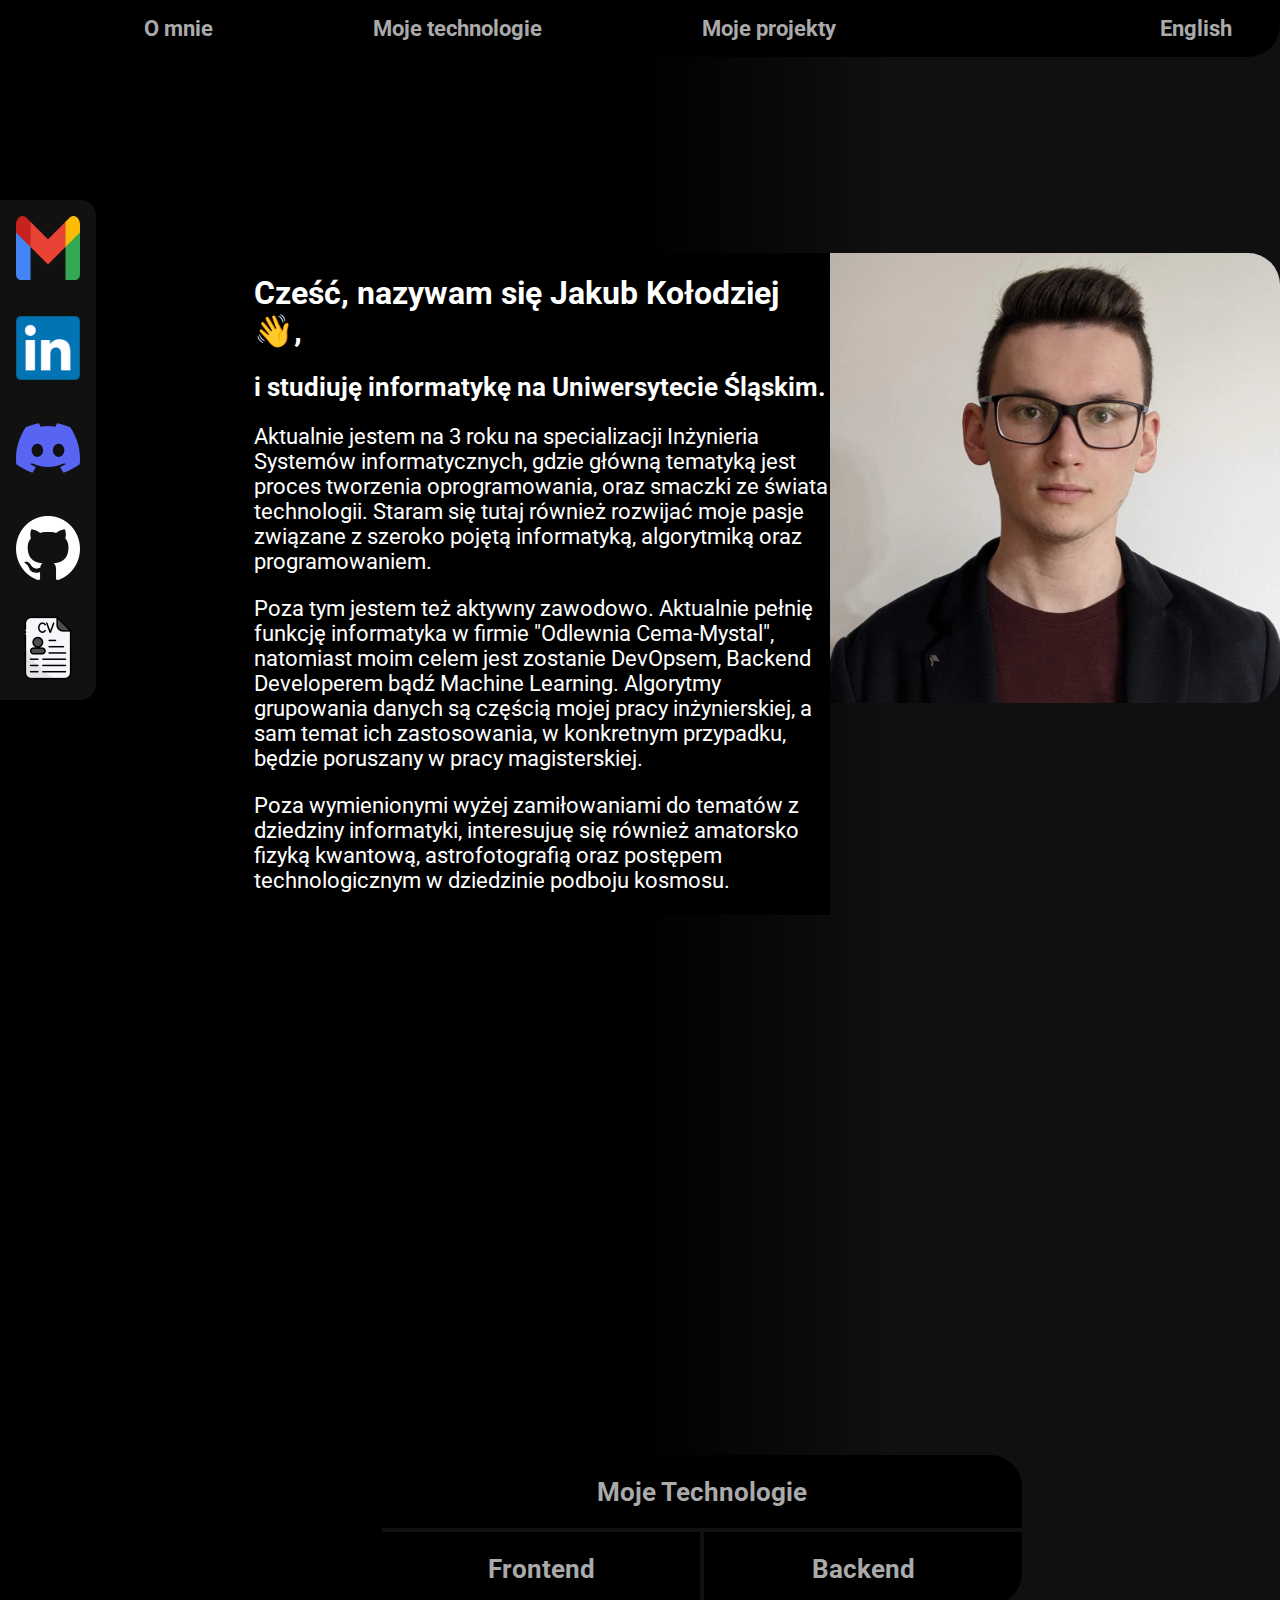
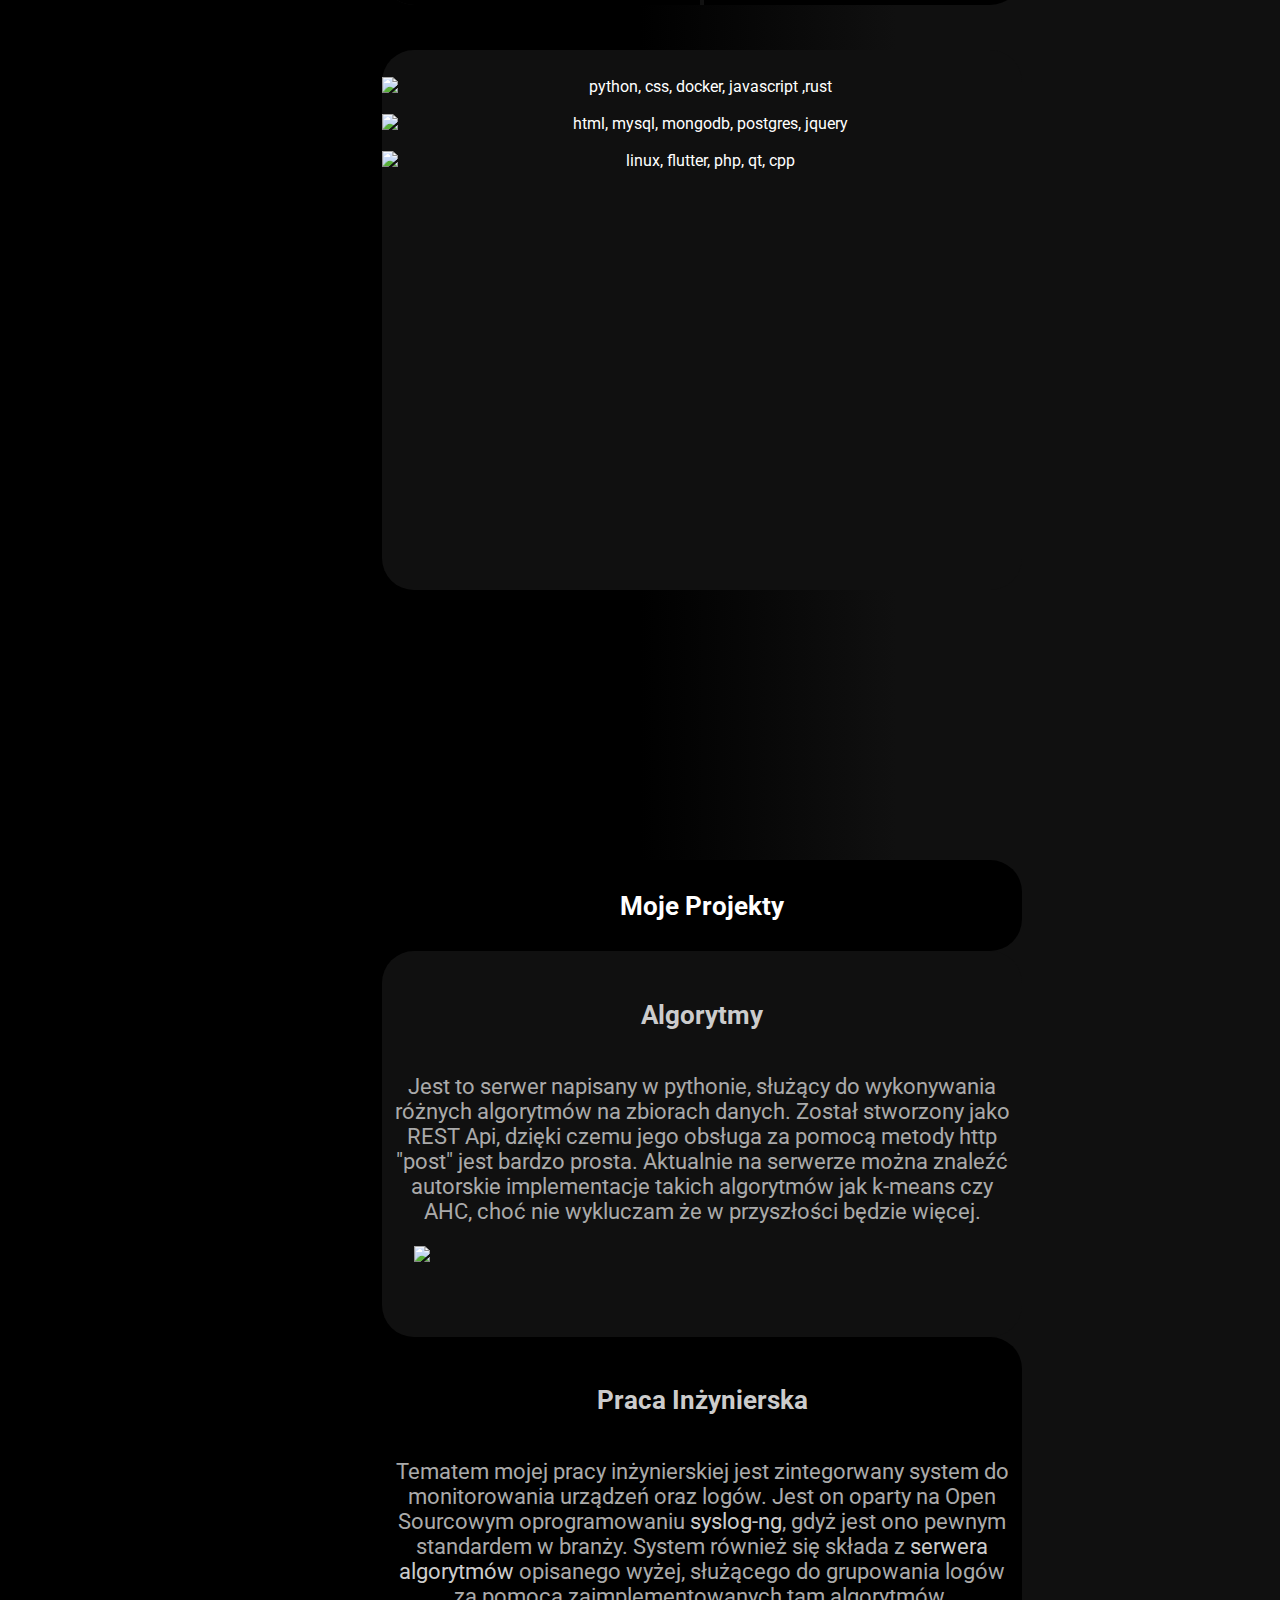
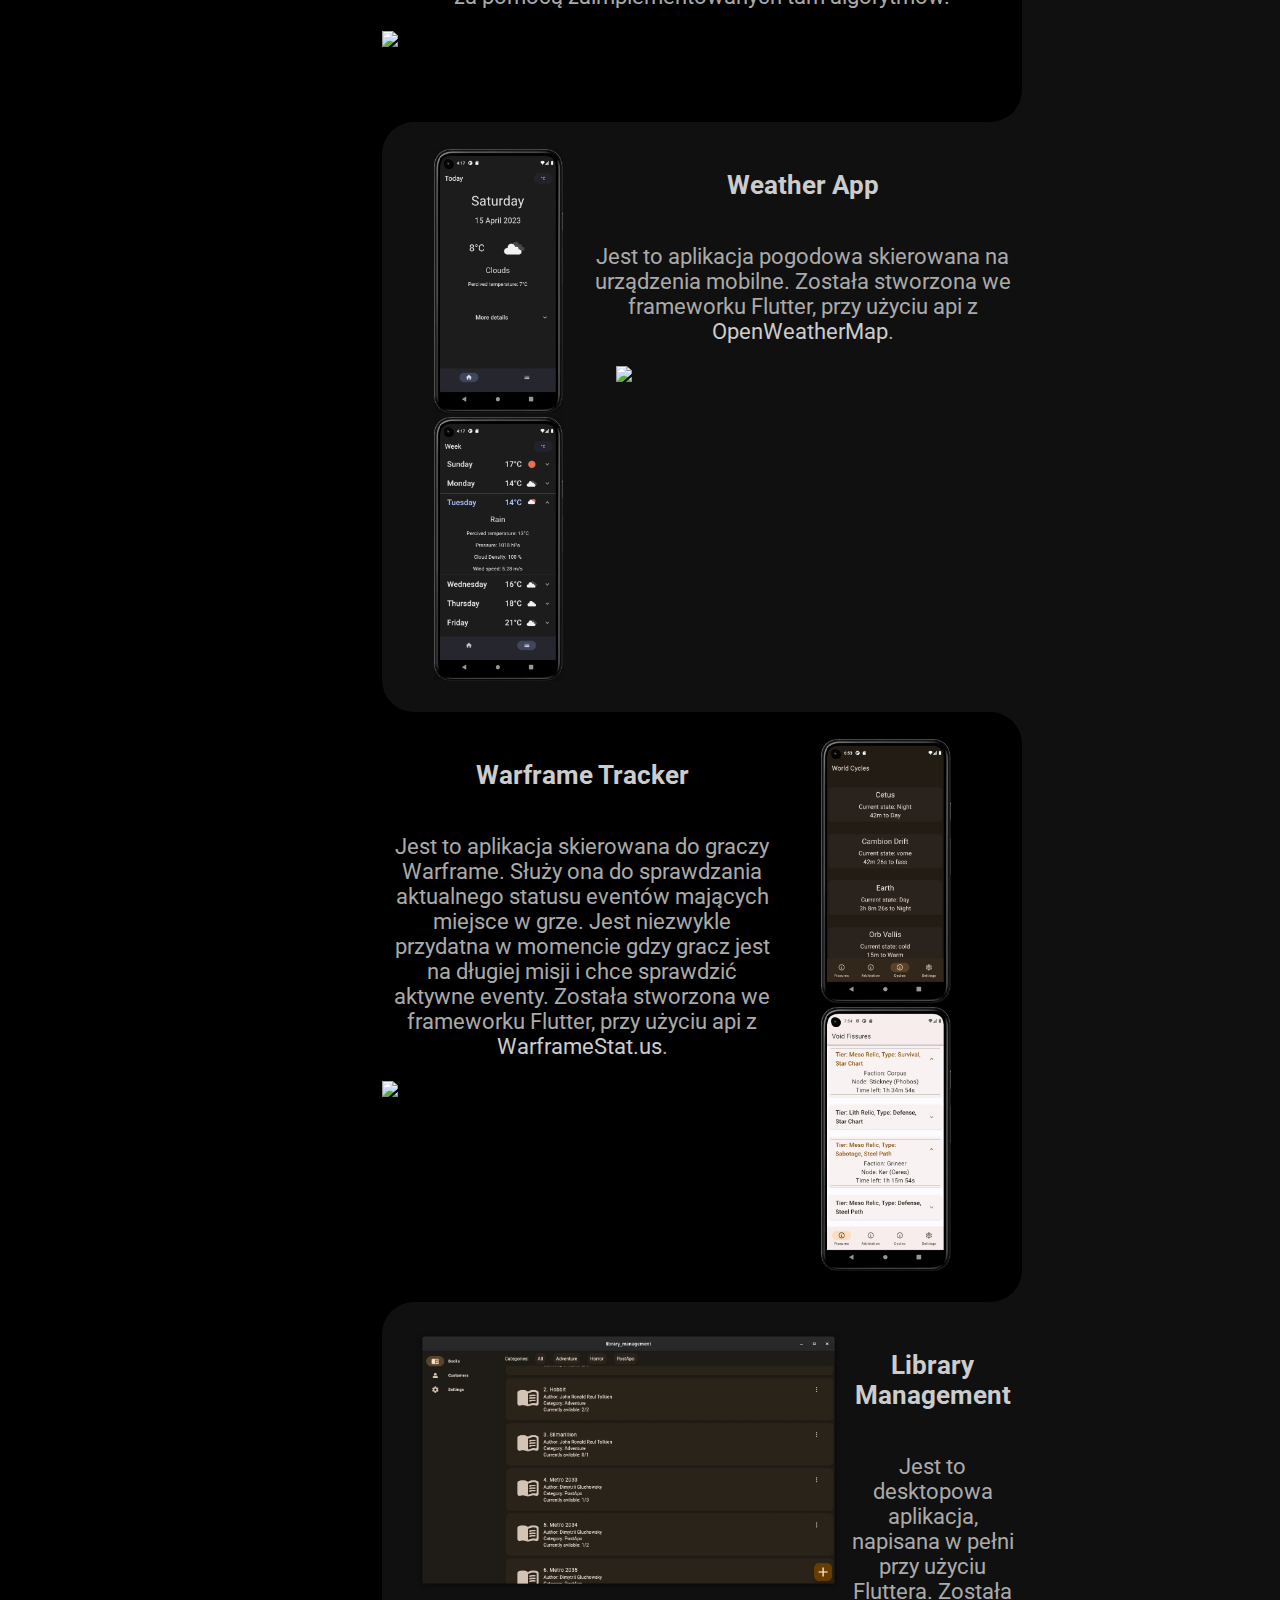
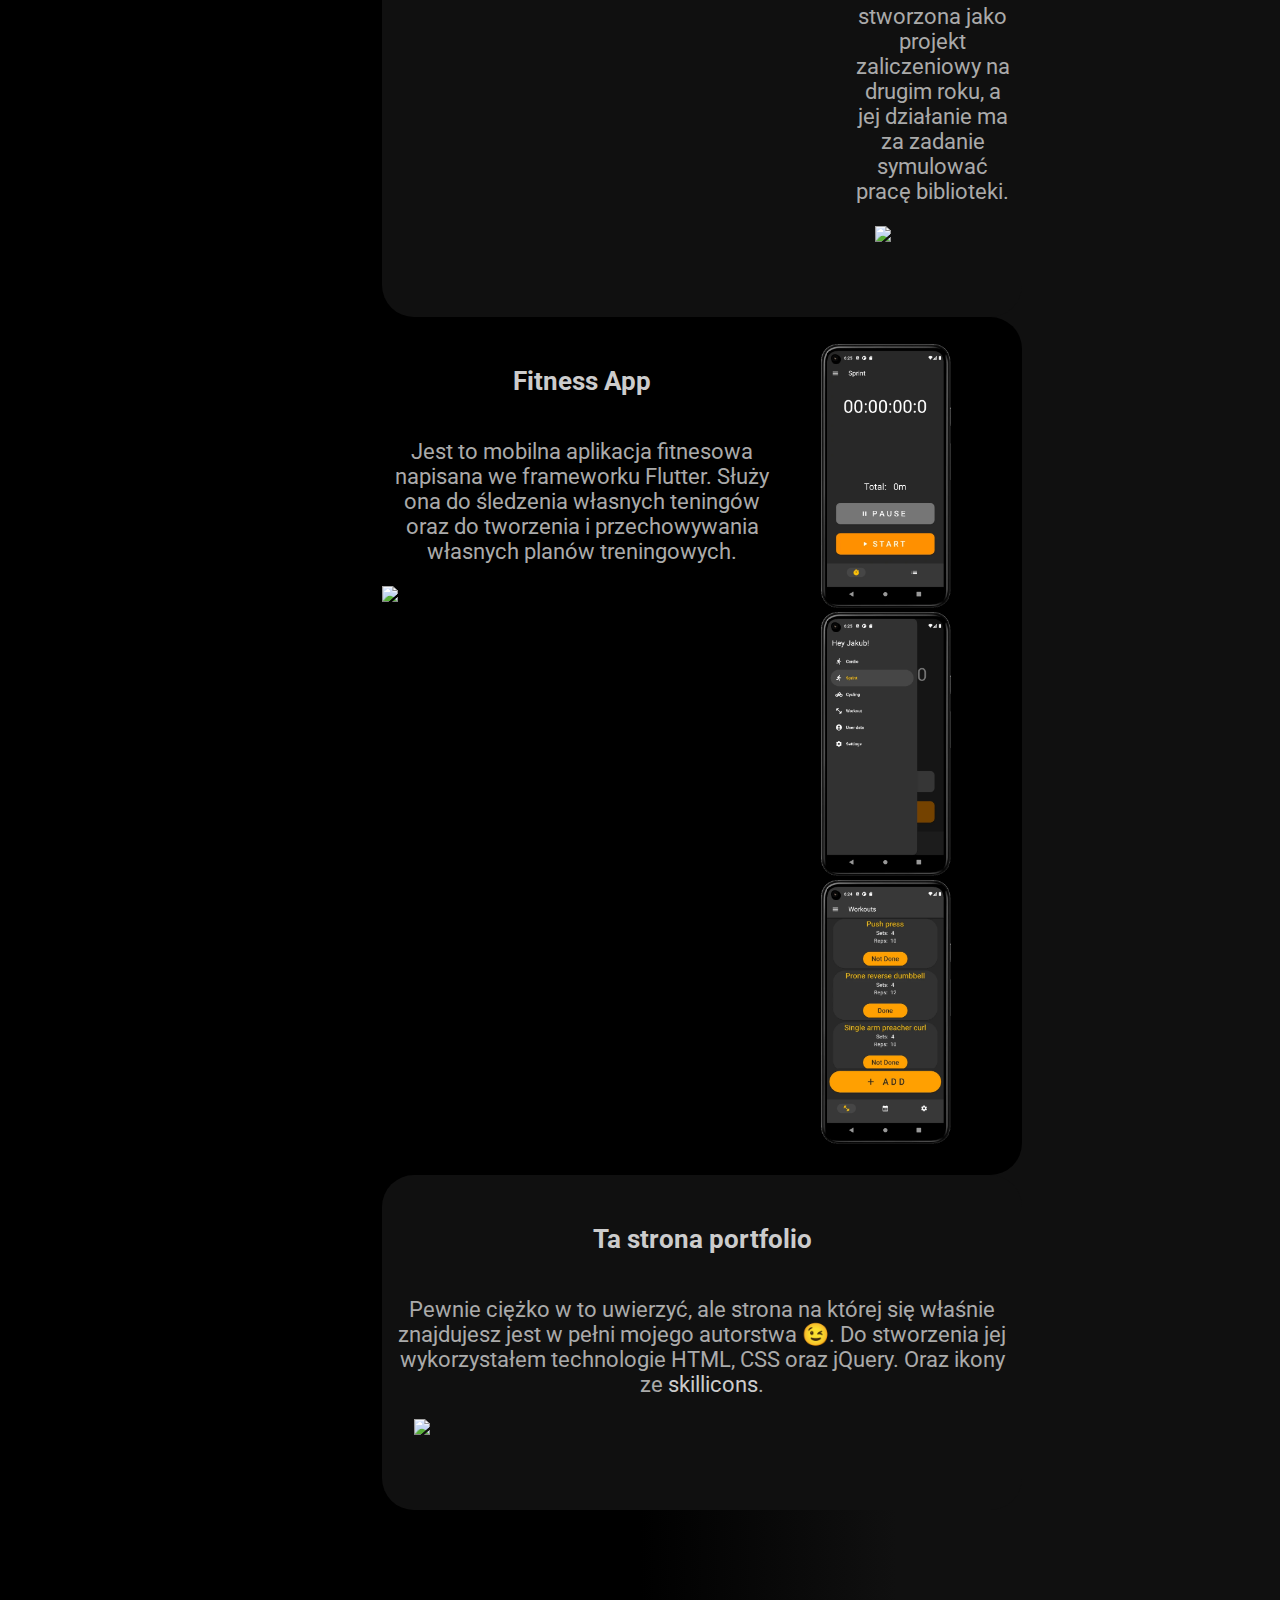
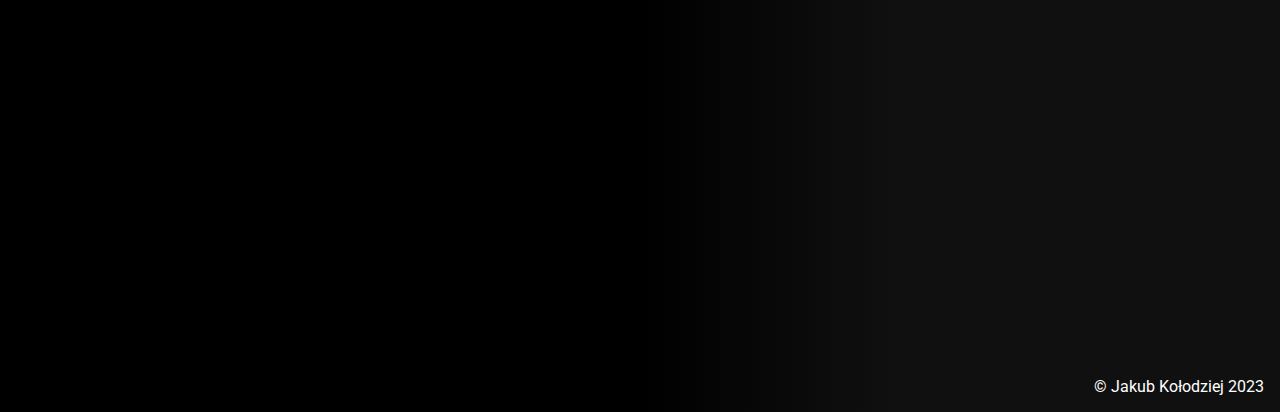
==== commit 4f86fb2d: "replace pngs with webps, performance gains" ====
--- a/index.html
+++ b/index.html
@@ -41,7 +41,7 @@
             <div class="sidebar">
                 <div class="social-dock">
                     <a href="mailto:jakvb.kolodziej@gmail.com">
-                        <img alt="email icon" class="email" src="assets/social/gmail.png">
+                        <img alt="email icon" class="email" src="assets/social/gmail.webp">
                     </a>
                     <a href="https://www.linkedin.com/in/jakub-ko%C5%82odziej/">
                         <img alt="linkedin icon" src="assets/social/linkedin.webp">
@@ -57,10 +57,10 @@
                         </script>
                     </a>
                     <a href="https://github.com/koloiyolo">
-                        <img alt="github icon" src="assets/social/gh.png">
+                        <img alt="github icon" src="assets/social/gh.webp">
                     </a>
                     <a href="assets/me/JKCV.pdf">
-                        <img alt="CV icon" src="assets/social/cv.png">
+                        <img alt="CV icon" src="assets/social/cv.webp">
                     </a>
                 </div>
             </div>
@@ -102,7 +102,7 @@
                             w dziedzinie podboju kosmosu.
                         </p>
                     </div>
-                    <img class="mejpg" alt="Zdjęcie przedstawiające autora" src="assets/me/me.jpg">
+                    <img class="mejpg" alt="Zdjęcie przedstawiające autora" src="assets/me/me.webp">
                 </div>
                 <div class="placeholder-box" style="height:50vh;"><!-- placeholder-box --></div>
                 <div id="tech" style="height:10vh;"><!-- placeholder-box --></div>
@@ -255,8 +255,8 @@
                 <div class="project-tile left">
                     <div class="row">
                         <div class="project-tile-img-row">
-                            <img height="264px" alt="Widok dnia w aplikacji pogodowej" src="assets/projects/weatherday.png">
-                            <img height="264px" alt="Widok tygodnia w aplikacji pogodowej" src="assets/projects/weatherweek.png">
+                            <img height="264px" alt="Widok dnia w aplikacji pogodowej" src="assets/projects/weatherday.webp">
+                            <img height="264px" alt="Widok tygodnia w aplikacji pogodowej" src="assets/projects/weatherweek.webp">
                         </div>
                         <div class="column">
                             <a href="https://github.com/koloiyolo/weather_app">
@@ -289,14 +289,14 @@
                         </div>
                         <div class="mobile-placeholder"><!-- placeholder-box --></div>
                         <div class="project-tile-img-row">
-                            <img height="264px" alt="Widok zdarzeń na otwartych światach w trybie ciemnym w aplikacji Warframe Tracker" src="assets/projects/wftrackerdark.png">
-                            <img height="264px" alt="Widok szczelin pustki w trybie jasnym w aplikacji Warframe Tracker" src="assets/projects/wftrackerlight.png">
-                        </div>
-                    </div>
-                </div>
-                <div class="project-tile left">
-                    <div class="row">
-                        <img height="264px" alt="Widok aplikacji do zarządzania biblioteką" src="assets/projects/library.png">
+                            <img height="264px" alt="Widok zdarzeń na otwartych światach w trybie ciemnym w aplikacji Warframe Tracker" src="assets/projects/wftrackerdark.webp">
+                            <img height="264px" alt="Widok szczelin pustki w trybie jasnym w aplikacji Warframe Tracker" src="assets/projects/wftrackerlight.webp">
+                        </div>
+                    </div>
+                </div>
+                <div class="project-tile left">
+                    <div class="row">
+                        <img height="264px" alt="Widok aplikacji do zarządzania biblioteką" src="assets/projects/library.webp">
                         <div class="column">
                             <a href="https://github.com/koloiyolo/library_management">
                                 <h2>Library Management</h2>
@@ -325,9 +325,9 @@
                         </div>
                         <div class="mobile-placeholder"><!-- placeholder-box --></div>
                         <div class="project-tile-img-row">
-                            <img height="264px" alt="Widok miernika czasu w aplikacji fitnesowej" src="assets/projects/fitness1.png">
-                            <img height="264px" alt="Widok menu wysuwanego w aplikacji fitnesowej" src="assets/projects/fitness2.png">
-                            <img height="264px" alt="Widok planu treningowego w aplikacji fitnesowej" src="assets/projects/fitness3.png">
+                            <img height="264px" alt="Widok miernika czasu w aplikacji fitnesowej" src="assets/projects/fitness1.webp">
+                            <img height="264px" alt="Widok menu wysuwanego w aplikacji fitnesowej" src="assets/projects/fitness2.webp">
+                            <img height="264px" alt="Widok planu treningowego w aplikacji fitnesowej" src="assets/projects/fitness3.webp">
                         </div>
                     </div>
                 </div>
@@ -352,7 +352,7 @@
                 <div class="social-mobile">
                         <h1>Kontakt</h1>
                         <a href="mailto:jakvb.kolodziej@gmail.com">
-                            <img class="email" src="assets/social/gmail.png">
+                            <img class="email" src="assets/social/gmail.webp">
                         </a>
                         <a href="https://www.linkedin.com/in/jakub-ko%C5%82odziej/">
                             <img src="assets/social/linkedin.webp">
@@ -368,10 +368,10 @@
                             </script>
                         </a>
                         <a href="https://github.com/koloiyolo">
-                            <img src="assets/social/gh.png">
+                            <img src="assets/social/gh.webp">
                         </a>
                         <a href="assets/me/JKCV.pdf">
-                            <img src="assets/social/cv.png">
+                            <img src="assets/social/cv.webp">
                         </a>
                         <div style="height: 10vh;"><!-- placeholder-box --></div>
                     </div>
